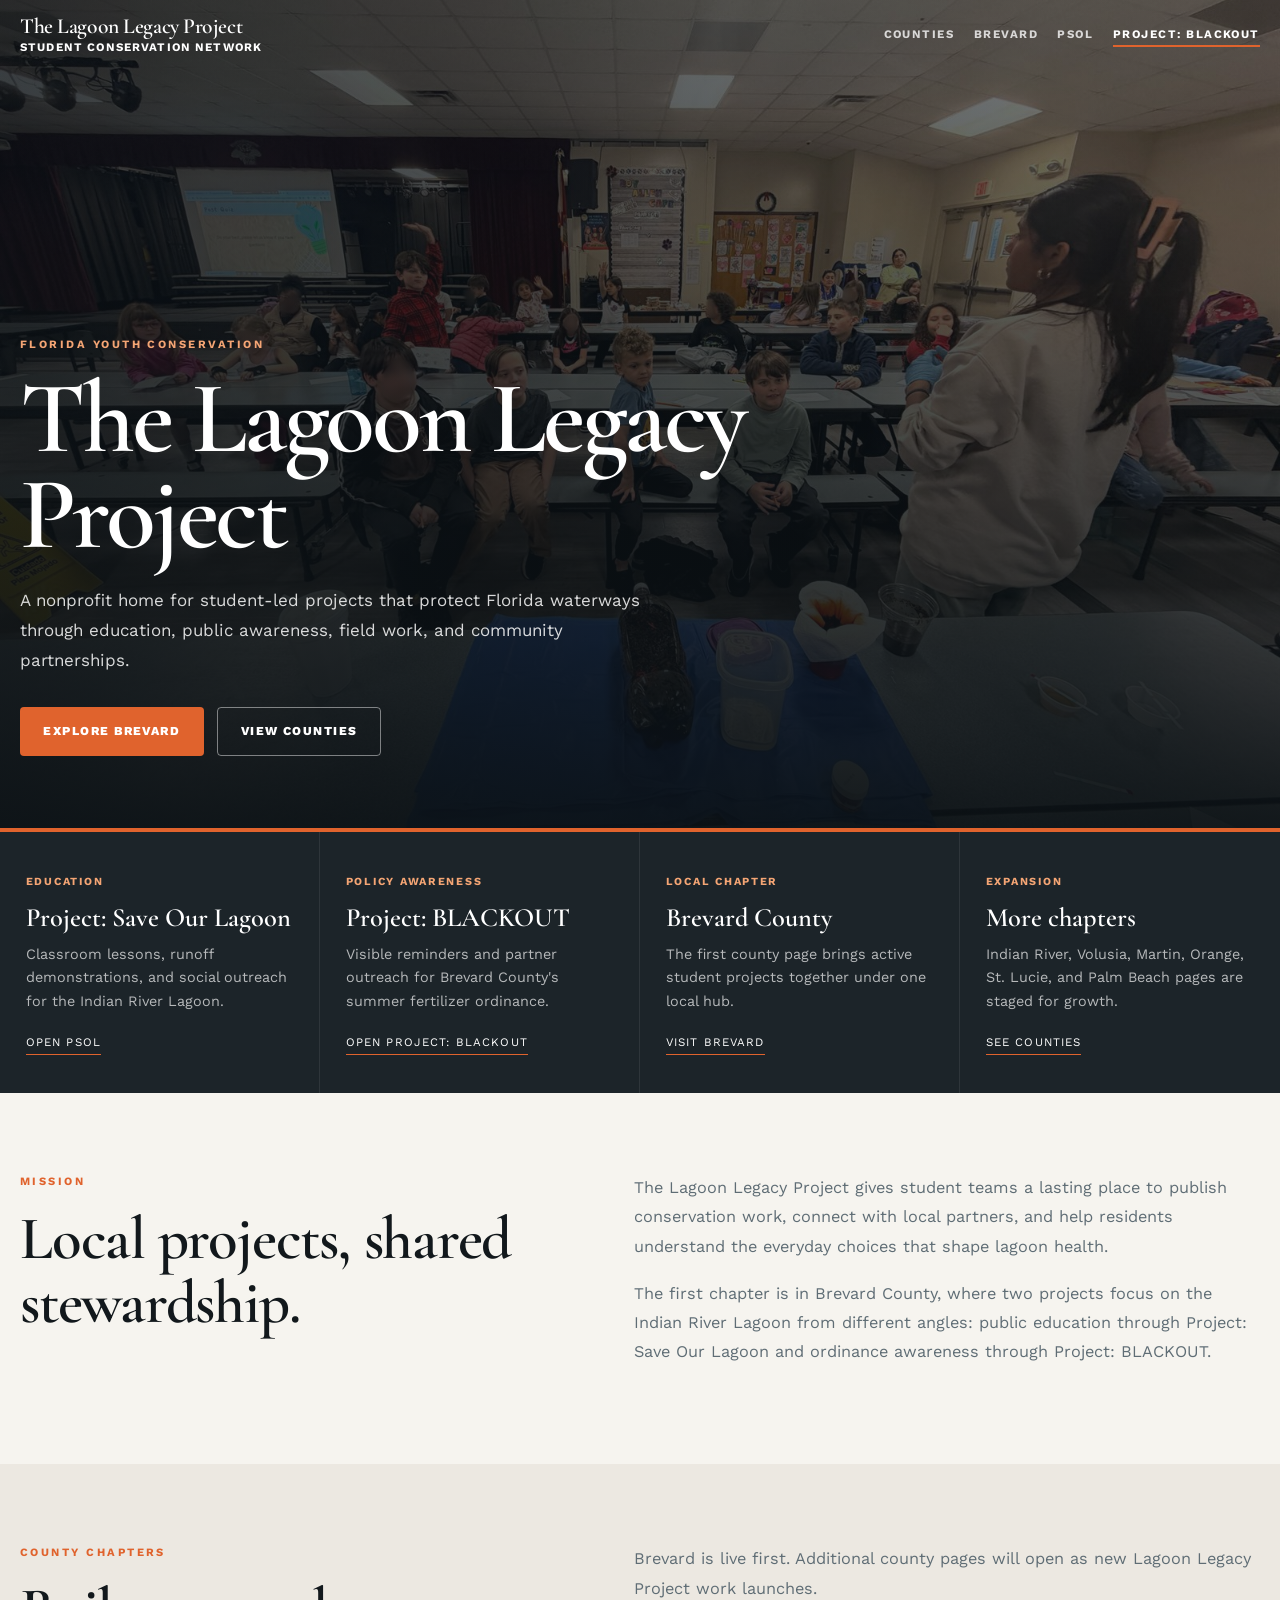
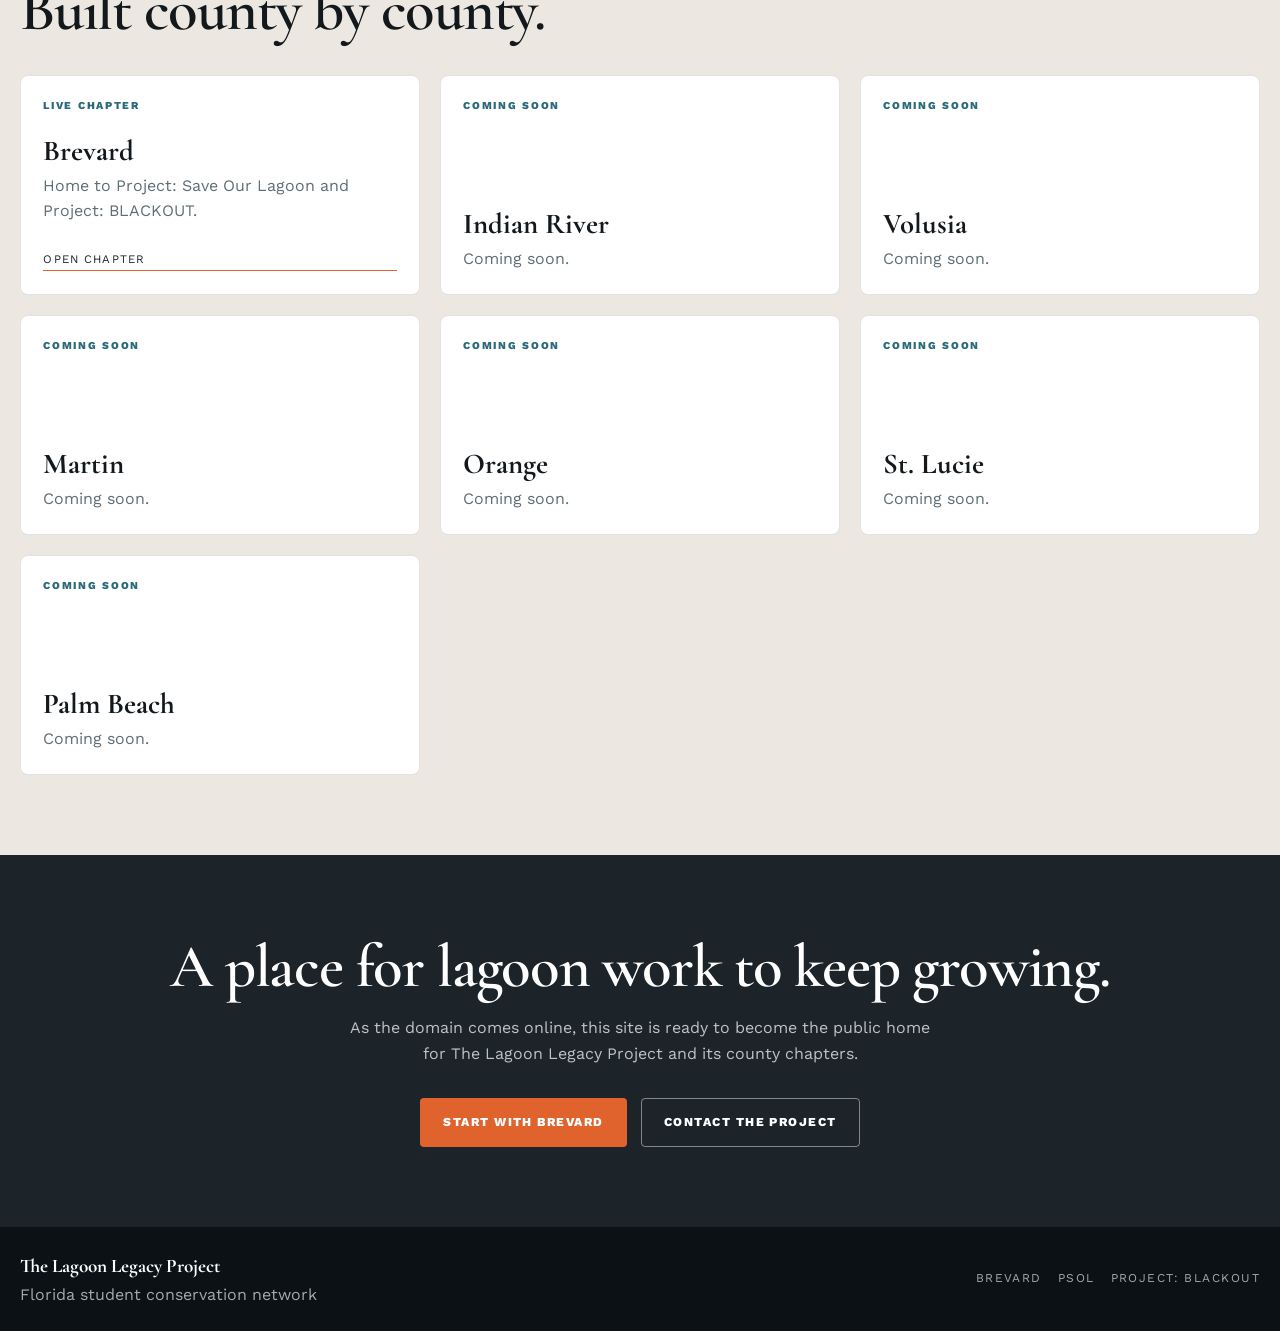
==== index.html @ 7669acb5 "minor changes" ====
<!DOCTYPE html>
<html lang="en">
<head>
  <meta charset="UTF-8">
  <meta name="viewport" content="width=device-width, initial-scale=1.0">
  <title>The Lagoon Legacy Project</title>
  <meta name="description" content="The Lagoon Legacy Project supports student-led conservation work across Florida lagoon communities.">
  <link rel="preconnect" href="https://fonts.googleapis.com">
  <link rel="preconnect" href="https://fonts.gstatic.com" crossorigin>
  <link href="https://fonts.googleapis.com/css2?family=Cormorant+Garamond:wght@500;600;700&family=Work+Sans:wght@400;500;600;700;800&display=swap" rel="stylesheet">
  <link rel="stylesheet" href="/assets/site.css">
</head>
<body>
  <a class="skip" href="#main">Skip to content</a>
  <header class="site-head" id="header">
    <div class="site-head-inner">
      <a class="logo" href="/"><span>The Lagoon Legacy Project</span> Student conservation network</a>
      <nav class="nav-main" aria-label="Primary">
        <a href="/#counties">Counties</a>
        <a href="/brevard/">Brevard</a>
        <a href="/brevard/psol/">PSOL</a>
        <a href="/brevard/blackout/" class="nav-cta">Project: BLACKOUT</a>
      </nav>
    </div>
  </header>

  <section class="hero">
    <div class="hero-media">
      <img src="/assets/img/legacy-main.jpg" alt="Students learning during a lagoon conservation classroom session">
    </div>
    <div class="hero-body">
      <p class="hero-kicker">Florida youth conservation</p>
      <h1 class="wide">The Lagoon Legacy Project</h1>
      <p class="hero-lede">A nonprofit home for student-led projects that protect Florida waterways through education, public awareness, field work, and community partnerships.</p>
      <div class="hero-actions">
        <a class="btn btn-fill" href="/brevard/">Explore Brevard</a>
        <a class="btn btn-ghost" href="#counties">View counties</a>
      </div>
    </div>
  </section>

  <nav class="pillars" aria-label="Project focus">
    <div class="pillar-grid">
      <a class="pillar" href="/brevard/psol/">
        <span class="pillar-tag">Education</span>
        <h3>Project: Save Our Lagoon</h3>
        <p>Classroom lessons, runoff demonstrations, and social outreach for the Indian River Lagoon.</p>
        <span class="pillar-arrow">Open PSOL</span>
      </a>
      <a class="pillar" href="/brevard/blackout/">
        <span class="pillar-tag">Policy awareness</span>
        <h3>Project: BLACKOUT</h3>
        <p>Visible reminders and partner outreach for Brevard County's summer fertilizer ordinance.</p>
        <span class="pillar-arrow">Open Project: BLACKOUT</span>
      </a>
      <a class="pillar" href="/brevard/">
        <span class="pillar-tag">Local chapter</span>
        <h3>Brevard County</h3>
        <p>The first county page brings active student projects together under one local hub.</p>
        <span class="pillar-arrow">Visit Brevard</span>
      </a>
      <a class="pillar" href="#counties">
        <span class="pillar-tag">Expansion</span>
        <h3>More chapters</h3>
        <p>Indian River, Volusia, Martin, Orange, St. Lucie, and Palm Beach pages are staged for growth.</p>
        <span class="pillar-arrow">See counties</span>
      </a>
    </div>
  </nav>

  <main id="main">
    <section class="section paper">
      <div class="wrap split reveal">
        <div>
          <p class="section-label">Mission</p>
          <h2>Local projects, shared stewardship.</h2>
        </div>
        <div class="copy">
          <p>The Lagoon Legacy Project gives student teams a lasting place to publish conservation work, connect with local partners, and help residents understand the everyday choices that shape lagoon health.</p>
          <p>The first chapter is in Brevard County, where two projects focus on the Indian River Lagoon from different angles: public education through Project: Save Our Lagoon and ordinance awareness through Project: BLACKOUT.</p>
        </div>
      </div>
    </section>

    <section class="section sand" id="counties">
      <div class="wrap">
        <div class="split reveal" style="margin-bottom:2rem;">
          <div>
            <p class="section-label">County chapters</p>
            <h2>Built county by county.</h2>
          </div>
          <div class="copy">
            <p>Brevard is live first. Additional county pages will open as new Lagoon Legacy Project work launches.</p>
          </div>
        </div>
        <div class="county-grid reveal">
          <a class="county-card" href="/brevard/">
            <span class="tag">Live chapter</span>
            <div>
              <h3>Brevard</h3>
              <p>Home to Project: Save Our Lagoon and Project: BLACKOUT.</p>
            </div>
            <span class="pillar-arrow" style="color:var(--slate);">Open chapter</span>
          </a>
          <a class="county-card" href="/indianriver/"><span class="tag">Coming soon</span><div><h3>Indian River</h3><p>Coming soon.</p></div></a>
          <a class="county-card" href="/volusia/"><span class="tag">Coming soon</span><div><h3>Volusia</h3><p>Coming soon.</p></div></a>
          <a class="county-card" href="/martin/"><span class="tag">Coming soon</span><div><h3>Martin</h3><p>Coming soon.</p></div></a>
          <a class="county-card" href="/orange/"><span class="tag">Coming soon</span><div><h3>Orange</h3><p>Coming soon.</p></div></a>
          <a class="county-card" href="/stlucie/"><span class="tag">Coming soon</span><div><h3>St. Lucie</h3><p>Coming soon.</p></div></a>
          <a class="county-card" href="/palmbeach/"><span class="tag">Coming soon</span><div><h3>Palm Beach</h3><p>Coming soon.</p></div></a>
        </div>
      </div>
    </section>

    <section class="closing">
      <div class="wrap reveal">
        <h2>A place for lagoon work to keep growing.</h2>
        <p>As the domain comes online, this site is ready to become the public home for The Lagoon Legacy Project and its county chapters.</p>
        <div class="closing-actions">
          <a class="btn btn-fill" href="/brevard/">Start with Brevard</a>
          <a class="btn btn-ghost" href="mailto:eshan.vipuil@gmail.com">Contact the project</a>
        </div>
      </div>
    </section>
  </main>

  <footer>
    <div class="wrap footer-inner">
      <div class="footer-brand"><strong>The Lagoon Legacy Project</strong> Florida student conservation network</div>
      <div class="footer-links">
        <a href="/brevard/">Brevard</a>
        <a href="/brevard/psol/">PSOL</a>
        <a href="/brevard/blackout/">Project: BLACKOUT</a>
      </div>
    </div>
  </footer>
  <script src="/assets/site.js"></script>
</body>
</html>
---- assets/site.css ----
:root {
  --slate: #1c2429;
  --deep: #0b1115;
  --ocean: #163a47;
  --sea: #2a6b7a;
  --mist: #d8e4e8;
  --sand: #ece8e1;
  --paper: #f6f4ef;
  --ink: #12181c;
  --muted: #5f6d75;
  --accent: #e0632d;
  --accent-soft: #f4a574;
  --green: #6f8167;
  --line: rgba(18, 24, 28, 0.12);
  --max: 1240px;
}

*, *::before, *::after { box-sizing: border-box; }
html { scroll-behavior: smooth; }
body {
  margin: 0;
  font-family: "Work Sans", system-ui, sans-serif;
  color: var(--ink);
  background: var(--paper);
  line-height: 1.6;
}

img { display: block; max-width: 100%; }
a { color: inherit; }

.wrap {
  width: min(var(--max), calc(100% - 2.5rem));
  margin: 0 auto;
}

.skip {
  position: absolute;
  left: -999px;
  top: 0;
}
.skip:focus {
  left: 1rem;
  top: 1rem;
  z-index: 200;
  padding: 0.7rem 1rem;
  background: #fff;
  color: var(--ink);
}

.site-head {
  position: fixed;
  inset: 0 0 auto;
  z-index: 50;
  transition: background 0.3s ease, border-color 0.3s ease;
}
.site-head.solid {
  background: rgba(11, 17, 21, 0.94);
  border-bottom: 1px solid rgba(255, 255, 255, 0.08);
  backdrop-filter: blur(12px);
}
.site-head-inner {
  width: min(var(--max), calc(100% - 2.5rem));
  margin: 0 auto;
  min-height: 72px;
  display: flex;
  align-items: center;
  justify-content: space-between;
  gap: 1.5rem;
}
.logo {
  text-decoration: none;
  color: #fff;
  font-weight: 700;
  letter-spacing: 0.1em;
  font-size: 0.72rem;
  text-transform: uppercase;
}
.logo span {
  display: block;
  font-family: "Cormorant Garamond", Georgia, serif;
  font-size: 1.35rem;
  text-transform: none;
  letter-spacing: -0.02em;
  font-weight: 600;
  line-height: 1.05;
}
.nav-main {
  display: flex;
  flex-wrap: wrap;
  gap: 1.2rem;
  justify-content: flex-end;
}
.nav-main a {
  text-decoration: none;
  color: rgba(255, 255, 255, 0.78);
  font-size: 0.72rem;
  font-weight: 700;
  letter-spacing: 0.13em;
  text-transform: uppercase;
}
.nav-main a:hover { color: var(--accent-soft); }
.nav-cta {
  color: #fff !important;
  border-bottom: 2px solid var(--accent);
  padding-bottom: 2px;
}

.hero {
  position: relative;
  min-height: 92vh;
  min-height: 92svh;
  display: grid;
  align-items: end;
  color: #fff;
  overflow: hidden;
  background: var(--deep);
}
.hero.small { min-height: 68vh; min-height: 68svh; }
.hero-media {
  position: absolute;
  inset: 0;
}
.hero-media::before {
  content: "";
  position: absolute;
  inset: 0;
  background:
    linear-gradient(180deg, rgba(11, 17, 21, 0.32) 0%, rgba(11, 17, 21, 0.58) 48%, rgba(11, 17, 21, 0.94) 100%),
    linear-gradient(90deg, rgba(11, 17, 21, 0.58) 0%, rgba(11, 17, 21, 0.18) 62%, transparent 100%);
  z-index: 1;
}
.hero-media img {
  width: 100%;
  height: 100%;
  object-fit: cover;
  opacity: 0.72;
}
.hero-body {
  position: relative;
  z-index: 2;
  padding: 8rem 0 4.5rem;
  width: min(var(--max), calc(100% - 2.5rem));
  margin: 0 auto;
}
.hero-kicker,
.section-label,
.eyebrow {
  margin: 0 0 1rem;
  font-size: 0.7rem;
  letter-spacing: 0.22em;
  text-transform: uppercase;
  color: var(--accent-soft);
  font-weight: 700;
}
.section-label { color: var(--accent); }
.hero h1 {
  margin: 0;
  font-family: "Cormorant Garamond", Georgia, serif;
  font-weight: 600;
  font-size: clamp(3.2rem, 8vw, 6.6rem);
  line-height: 0.94;
  letter-spacing: -0.03em;
  max-width: 12ch;
}
.hero h1.wide { max-width: 15ch; }
.hero-lede {
  margin: 1.5rem 0 0;
  max-width: 58ch;
  font-size: 1.06rem;
  line-height: 1.75;
  color: rgba(255, 255, 255, 0.84);
}
.hero-actions,
.closing-actions {
  margin-top: 2rem;
  display: flex;
  flex-wrap: wrap;
  gap: 0.85rem;
}
.btn {
  display: inline-flex;
  align-items: center;
  justify-content: center;
  min-height: 44px;
  padding: 0.85rem 1.4rem;
  text-decoration: none;
  font-size: 0.76rem;
  font-weight: 800;
  letter-spacing: 0.12em;
  text-transform: uppercase;
  border: 1px solid transparent;
  border-radius: 4px;
  transition: background 0.2s, color 0.2s, border-color 0.2s, transform 0.2s;
}
.btn:hover { transform: translateY(-1px); }
.btn-fill {
  background: var(--accent);
  color: #fff;
}
.btn-fill:hover { background: #c85526; }
.btn-ghost {
  color: #fff;
  border-color: rgba(255, 255, 255, 0.45);
}
.btn-ghost:hover {
  background: rgba(255, 255, 255, 0.08);
  border-color: #fff;
}
.btn-dark {
  background: var(--slate);
  color: #fff;
}

.pillars {
  background: var(--slate);
  color: #fff;
  border-top: 4px solid var(--accent);
}
.pillar-grid {
  display: grid;
  grid-template-columns: repeat(4, 1fr);
  width: 100%;
}
.pillar {
  padding: 2.2rem 1.6rem 2.4rem;
  border-right: 1px solid rgba(255, 255, 255, 0.08);
  text-decoration: none;
  color: inherit;
}
.pillar:last-child { border-right: 0; }
.pillar:hover { background: rgba(255, 255, 255, 0.04); }
.pillar h3,
.card h3,
.project-card h3 {
  margin: 0.7rem 0 0.6rem;
  font-family: "Cormorant Garamond", Georgia, serif;
  font-size: 1.65rem;
  font-weight: 600;
  line-height: 1.1;
}
.pillar p {
  margin: 0;
  font-size: 0.9rem;
  line-height: 1.65;
  color: rgba(255, 255, 255, 0.68);
}
.pillar-tag {
  font-size: 0.68rem;
  letter-spacing: 0.16em;
  text-transform: uppercase;
  color: var(--accent-soft);
  font-weight: 700;
}
.pillar-arrow {
  display: inline-block;
  margin-top: 1.2rem;
  font-size: 0.72rem;
  letter-spacing: 0.1em;
  text-transform: uppercase;
  color: #fff;
  border-bottom: 1px solid var(--accent);
  padding-bottom: 2px;
}

.section {
  padding: 5rem 0;
}
.section.paper { background: var(--paper); }
.section.sand { background: var(--sand); }
.section.white { background: #fff; }
.section.dark {
  background: var(--deep);
  color: #fff;
}
.section.ocean {
  background: var(--ocean);
  color: #fff;
}
.split {
  display: grid;
  grid-template-columns: 0.95fr 1.05fr;
  gap: 3rem;
  align-items: start;
}
.section h2,
.closing h2 {
  margin: 0;
  font-family: "Cormorant Garamond", Georgia, serif;
  font-size: clamp(2.2rem, 5vw, 3.8rem);
  line-height: 1.06;
  letter-spacing: -0.02em;
  font-weight: 600;
}
.copy p {
  margin: 0 0 1.1rem;
  color: var(--muted);
  font-size: 1.02rem;
  line-height: 1.8;
}
.dark .copy p,
.dark p,
.ocean p {
  color: rgba(255, 255, 255, 0.72);
}

.stats-band {
  background: var(--ocean);
  color: #fff;
  padding: 2.5rem 0;
}
.stats-row {
  display: grid;
  grid-template-columns: repeat(5, 1fr);
  gap: 1rem;
}
.stat strong {
  display: block;
  font-family: "Cormorant Garamond", Georgia, serif;
  font-size: clamp(1.8rem, 3vw, 2.6rem);
  line-height: 1;
  margin-bottom: 0.35rem;
}
.stat span {
  display: block;
  font-size: 0.72rem;
  letter-spacing: 0.08em;
  text-transform: uppercase;
  color: rgba(255, 255, 255, 0.65);
  line-height: 1.45;
}

.card-grid,
.county-grid {
  display: grid;
  grid-template-columns: repeat(3, 1fr);
  gap: 1.25rem;
}
.project-grid {
  display: grid;
  grid-template-columns: repeat(2, 1fr);
  gap: 1.5rem;
}
.card,
.project-card {
  background: #fff;
  border: 1px solid var(--line);
  border-radius: 8px;
  overflow: hidden;
}
.project-card {
  text-decoration: none;
  color: inherit;
  display: grid;
  grid-template-rows: auto 1fr;
}
.card-body,
.project-body {
  padding: 1.4rem;
}
.project-card img,
.feature-image img {
  width: 100%;
  height: 280px;
  object-fit: cover;
}
.project-card p,
.card p {
  margin: 0;
  color: var(--muted);
  font-size: 0.92rem;
  line-height: 1.7;
}
.tag {
  display: inline-flex;
  margin-bottom: 0.4rem;
  font-size: 0.66rem;
  letter-spacing: 0.16em;
  text-transform: uppercase;
  color: var(--sea);
  font-weight: 800;
}
.dark .card {
  background: var(--slate);
  border-color: rgba(255, 255, 255, 0.1);
}
.dark .card p { color: rgba(255, 255, 255, 0.68); }

.feature-band {
  display: grid;
  grid-template-columns: 1.05fr 0.95fr;
  gap: 1.5rem;
  align-items: stretch;
}
.feature-panel {
  background: var(--slate);
  color: #fff;
  padding: 2rem;
  border-radius: 8px;
  display: flex;
  flex-direction: column;
  justify-content: space-between;
  min-height: 420px;
}
.feature-panel h3 {
  margin: 0.5rem 0 1rem;
  font-family: "Cormorant Garamond", Georgia, serif;
  font-size: 2.2rem;
  line-height: 1.08;
  font-weight: 600;
}
.feature-panel p {
  color: rgba(255, 255, 255, 0.75);
}
.feature-image {
  border-radius: 8px;
  overflow: hidden;
  min-height: 420px;
}
.feature-image img {
  height: 100%;
}

.timeline {
  display: grid;
  gap: 1px;
  background: var(--line);
}
.timeline-item {
  background: #fff;
  padding: 1.35rem 1.25rem;
}
.timeline-item h4 {
  margin: 0.35rem 0 0.4rem;
  font-size: 1rem;
}
.timeline-item p {
  margin: 0;
  color: var(--muted);
  font-size: 0.9rem;
}
.dark .timeline { background: rgba(255, 255, 255, 0.12); }
.dark .timeline-item { background: var(--slate); }
.dark .timeline-item p { color: rgba(255, 255, 255, 0.68); }

.quote-block {
  margin-top: 3rem;
  padding-top: 2rem;
  border-top: 1px solid rgba(255, 255, 255, 0.12);
  display: grid;
  grid-template-columns: 1fr 1.2fr;
  gap: 2rem;
}
.quote-block blockquote {
  margin: 0;
  font-family: "Cormorant Garamond", Georgia, serif;
  font-size: clamp(1.5rem, 3vw, 2rem);
  font-style: italic;
  line-height: 1.45;
  color: rgba(255, 255, 255, 0.92);
}
.quote-block cite {
  display: block;
  margin-top: 1rem;
  font-style: normal;
  font-size: 0.8rem;
  letter-spacing: 0.1em;
  text-transform: uppercase;
  color: var(--accent-soft);
}

.county-card {
  min-height: 220px;
  display: flex;
  flex-direction: column;
  justify-content: space-between;
  padding: 1.4rem;
  background: #fff;
  border: 1px solid var(--line);
  border-radius: 8px;
  text-decoration: none;
}
.county-card h3 {
  margin: 0.4rem 0;
  font-family: "Cormorant Garamond", Georgia, serif;
  font-size: 1.8rem;
  line-height: 1.1;
}
.county-card p {
  margin: 0;
  color: var(--muted);
}
.coming {
  min-height: 58vh;
  display: grid;
  place-items: center;
  text-align: center;
  padding: 8rem 1.25rem 4rem;
  background: var(--deep);
  color: #fff;
}
.coming h1 {
  margin: 0;
  font-family: "Cormorant Garamond", Georgia, serif;
  font-size: clamp(3rem, 8vw, 6rem);
  line-height: 0.95;
}
.coming p {
  max-width: 46rem;
  margin: 1.2rem auto 0;
  color: rgba(255, 255, 255, 0.74);
}

.closing {
  padding: 5rem 0;
  background: var(--slate);
  color: #fff;
  text-align: center;
}
.closing p {
  max-width: 58ch;
  margin: 1rem auto 0;
  color: rgba(255, 255, 255, 0.72);
}
.closing-actions {
  justify-content: center;
}

footer {
  background: var(--deep);
  color: rgba(255, 255, 255, 0.64);
  padding: 1.5rem 0;
}
.footer-inner {
  display: flex;
  justify-content: space-between;
  gap: 1.5rem;
  align-items: center;
  flex-wrap: wrap;
}
.footer-brand strong {
  display: block;
  color: #fff;
  font-family: "Cormorant Garamond", Georgia, serif;
  font-size: 1.2rem;
}
.footer-links {
  display: flex;
  flex-wrap: wrap;
  gap: 1rem;
}
.footer-links a {
  text-decoration: none;
  font-size: 0.75rem;
  letter-spacing: 0.12em;
  text-transform: uppercase;
}

.reveal {
  opacity: 0;
  transform: translateY(18px);
  transition: opacity 0.7s ease, transform 0.7s ease;
}
.reveal.on {
  opacity: 1;
  transform: translateY(0);
}

@media (max-width: 980px) {
  .site-head-inner {
    align-items: flex-start;
    padding: 0.8rem 0;
  }
  .nav-main { gap: 0.75rem 1rem; }
  .pillar-grid,
  .stats-row,
  .card-grid,
  .county-grid {
    grid-template-columns: repeat(2, 1fr);
  }
  .split,
  .feature-band,
  .project-grid,
  .quote-block {
    grid-template-columns: 1fr;
  }
  .feature-panel,
  .feature-image {
    min-height: 320px;
  }
}

@media (max-width: 680px) {
  .wrap,
  .site-head-inner,
  .hero-body {
    width: min(100% - 1.5rem, var(--max));
  }
  .site-head { position: absolute; }
  .site-head-inner {
    min-height: auto;
    display: block;
  }
  .nav-main {
    margin-top: 0.8rem;
    justify-content: flex-start;
  }
  .nav-main a {
    font-size: 0.66rem;
  }
  .hero,
  .hero.small {
    min-height: 760px;
  }
  .hero h1 {
    font-size: clamp(3rem, 16vw, 4.6rem);
  }
  .hero-body {
    padding: 10rem 0 3rem;
  }
  .pillar-grid,
  .stats-row,
  .card-grid,
  .county-grid,
  .project-grid {
    grid-template-columns: 1fr;
  }
  .pillar { border-right: 0; border-bottom: 1px solid rgba(255,255,255,0.08); }
  .section { padding: 3.6rem 0; }
  .project-card img { height: 230px; }
}
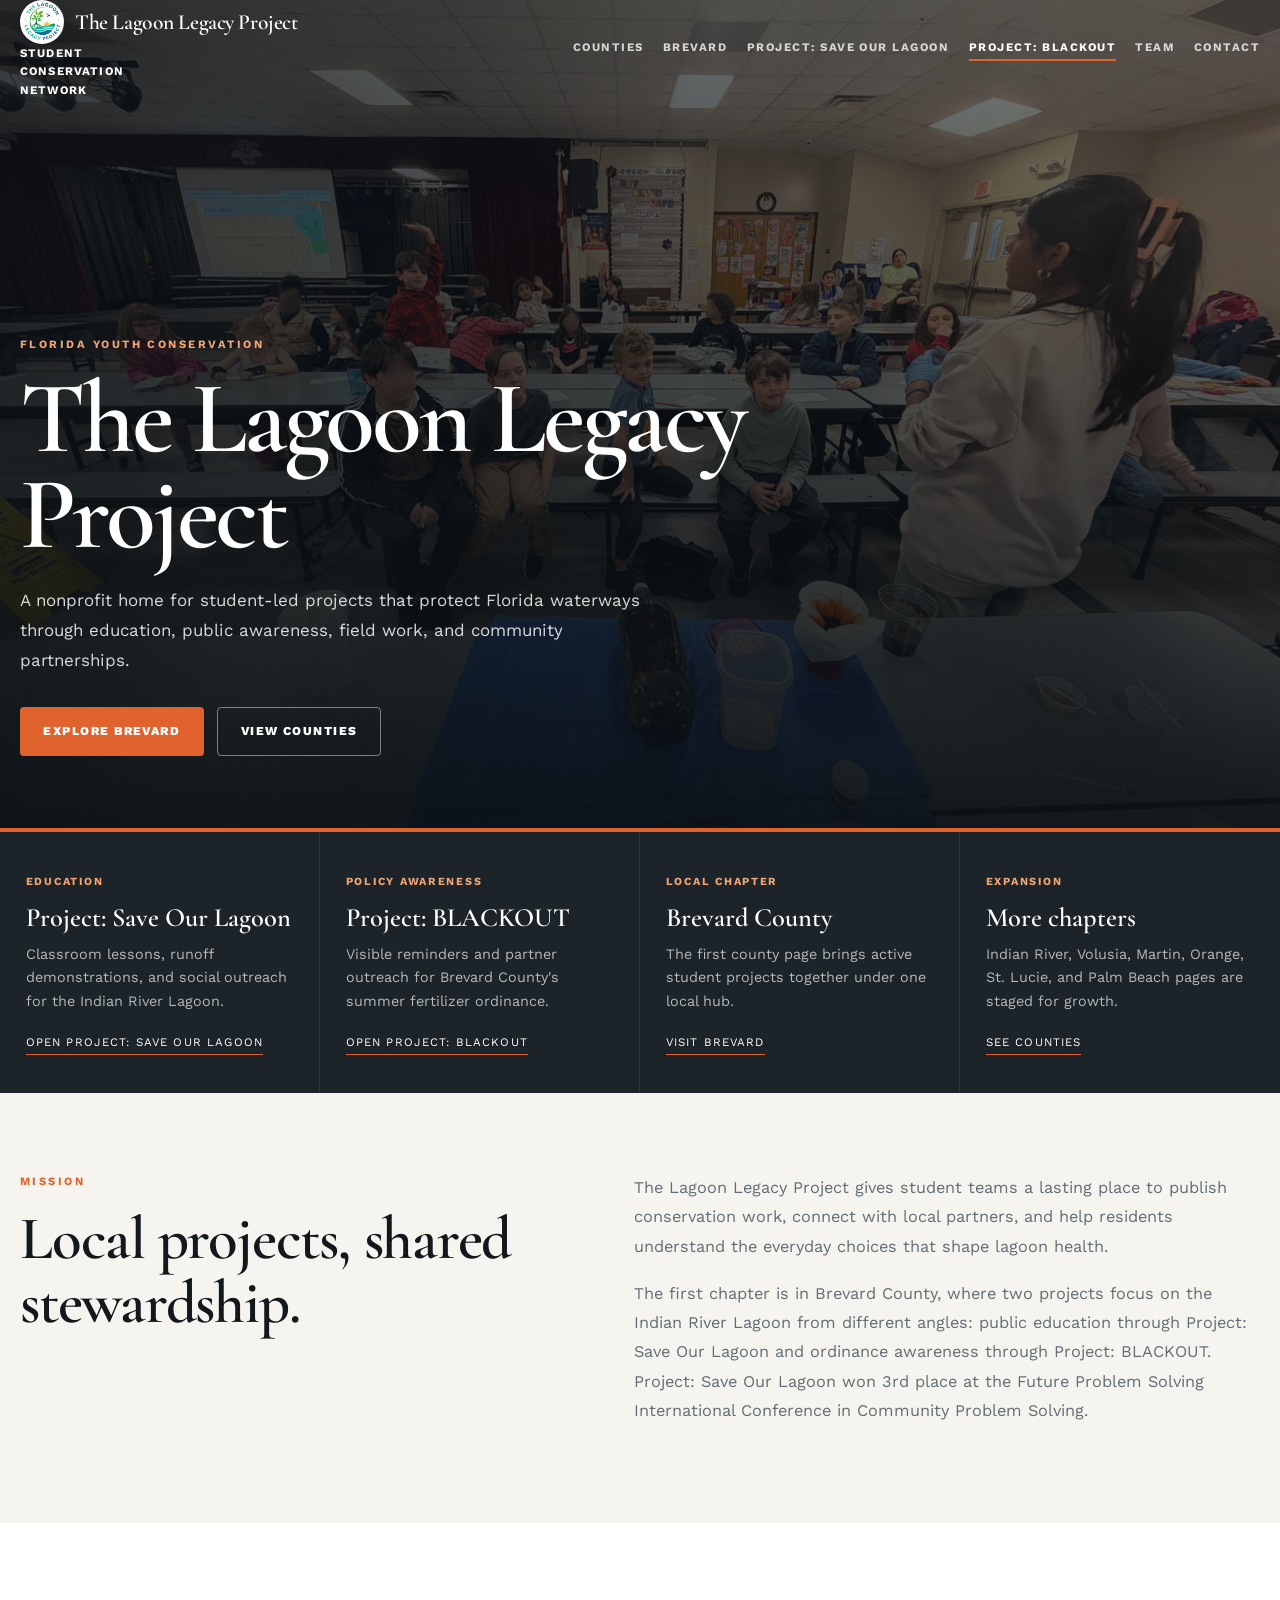
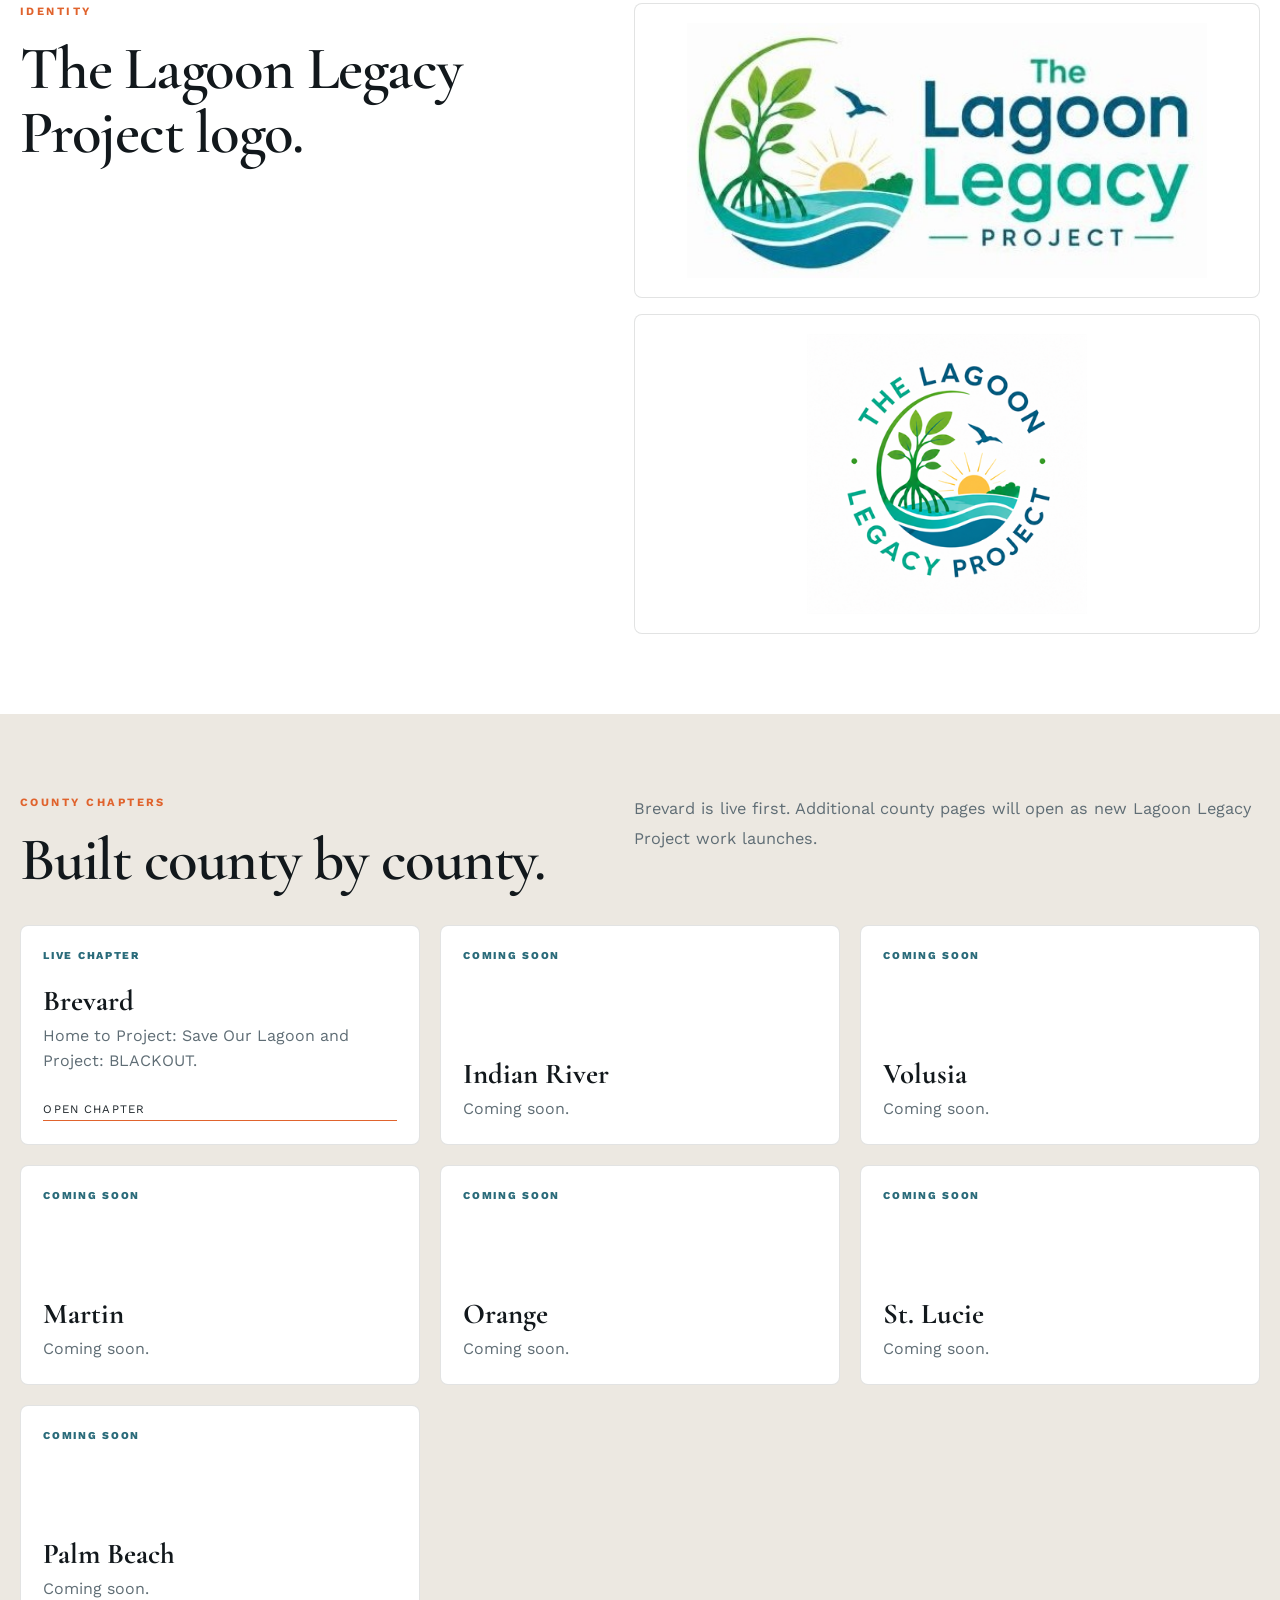
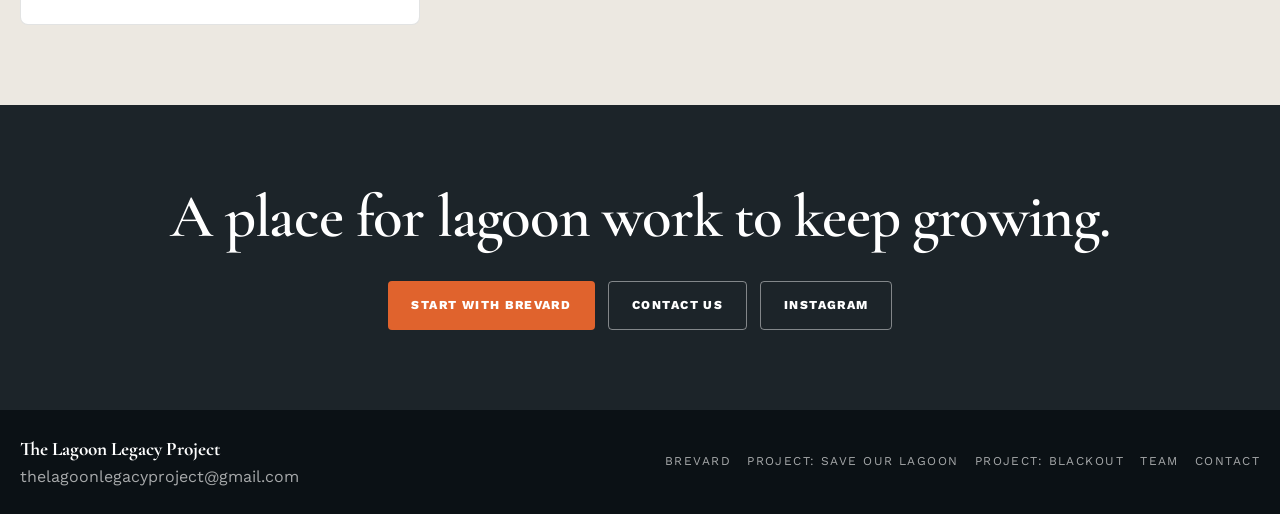
==== commit 398780f3: "team page" ====
--- a/index.html
+++ b/index.html
@@ -18,8 +18,10 @@
       <nav class="nav-main" aria-label="Primary">
         <a href="/#counties">Counties</a>
         <a href="/brevard/">Brevard</a>
-        <a href="/brevard/psol/">PSOL</a>
+        <a href="/brevard/psol/">Project: Save Our Lagoon</a>
         <a href="/brevard/blackout/" class="nav-cta">Project: BLACKOUT</a>
+        <a href="/team/">Team</a>
+        <a href="/contact/">Contact</a>
       </nav>
     </div>
   </header>
@@ -45,7 +47,7 @@
         <span class="pillar-tag">Education</span>
         <h3>Project: Save Our Lagoon</h3>
         <p>Classroom lessons, runoff demonstrations, and social outreach for the Indian River Lagoon.</p>
-        <span class="pillar-arrow">Open PSOL</span>
+        <span class="pillar-arrow">Open Project: Save Our Lagoon</span>
       </a>
       <a class="pillar" href="/brevard/blackout/">
         <span class="pillar-tag">Policy awareness</span>
@@ -77,7 +79,24 @@
         </div>
         <div class="copy">
           <p>The Lagoon Legacy Project gives student teams a lasting place to publish conservation work, connect with local partners, and help residents understand the everyday choices that shape lagoon health.</p>
-          <p>The first chapter is in Brevard County, where two projects focus on the Indian River Lagoon from different angles: public education through Project: Save Our Lagoon and ordinance awareness through Project: BLACKOUT.</p>
+          <p>The first chapter is in Brevard County, where two projects focus on the Indian River Lagoon from different angles: public education through Project: Save Our Lagoon and ordinance awareness through Project: BLACKOUT. Project: Save Our Lagoon won 3rd place at the Future Problem Solving International Conference in Community Problem Solving.</p>
+        </div>
+      </div>
+    </section>
+
+    <section class="section white">
+      <div class="wrap split reveal">
+        <div>
+          <p class="section-label">Identity</p>
+          <h2>The Lagoon Legacy Project logo.</h2>
+        </div>
+        <div class="brand-showcase">
+          <div class="brand-logo-card">
+            <img src="/assets/img/lagoon-legacy-logo.jpg" alt="The Lagoon Legacy Project logo">
+          </div>
+          <div class="brand-logo-card mark">
+            <img src="/assets/img/lagoon-legacy-mark.png" alt="The Lagoon Legacy Project circular logo mark">
+          </div>
         </div>
       </div>
     </section>
@@ -115,10 +134,10 @@
     <section class="closing">
       <div class="wrap reveal">
         <h2>A place for lagoon work to keep growing.</h2>
-        <p>As the domain comes online, this site is ready to become the public home for The Lagoon Legacy Project and its county chapters.</p>
         <div class="closing-actions">
           <a class="btn btn-fill" href="/brevard/">Start with Brevard</a>
-          <a class="btn btn-ghost" href="mailto:eshan.vipuil@gmail.com">Contact the project</a>
+          <a class="btn btn-ghost" href="/contact/">Contact us</a>
+          <a class="btn btn-ghost" href="https://www.instagram.com/save_our_lagoon" target="_blank" rel="noreferrer">Instagram</a>
         </div>
       </div>
     </section>
@@ -126,11 +145,13 @@
 
   <footer>
     <div class="wrap footer-inner">
-      <div class="footer-brand"><strong>The Lagoon Legacy Project</strong> Florida student conservation network</div>
+      <div class="footer-brand"><strong>The Lagoon Legacy Project</strong> thelagoonlegacyproject@gmail.com</div>
       <div class="footer-links">
         <a href="/brevard/">Brevard</a>
-        <a href="/brevard/psol/">PSOL</a>
+        <a href="/brevard/psol/">Project: Save Our Lagoon</a>
         <a href="/brevard/blackout/">Project: BLACKOUT</a>
+        <a href="/team/">Team</a>
+        <a href="/contact/">Contact</a>
       </div>
     </div>
   </footer>
--- a/assets/site.css
+++ b/assets/site.css
@@ -68,12 +68,24 @@
   gap: 1.5rem;
 }
 .logo {
+  display: inline-grid;
+  grid-template-columns: 44px auto;
+  align-items: center;
+  column-gap: 0.7rem;
   text-decoration: none;
   color: #fff;
   font-weight: 700;
   letter-spacing: 0.1em;
   font-size: 0.72rem;
   text-transform: uppercase;
+}
+.logo::before {
+  content: "";
+  width: 44px;
+  height: 44px;
+  border-radius: 50%;
+  background: #fff url("/assets/img/lagoon-legacy-mark.png") center / 112% auto no-repeat;
+  box-shadow: 0 8px 24px rgba(0, 0, 0, 0.18);
 }
 .logo span {
   display: block;
@@ -297,6 +309,23 @@
   font-size: 1.02rem;
   line-height: 1.8;
 }
+.brand-showcase {
+  display: grid;
+  gap: 1rem;
+}
+.brand-logo-card {
+  background: #fff;
+  border: 1px solid var(--line);
+  border-radius: 8px;
+  padding: 1.2rem;
+}
+.brand-logo-card img {
+  width: min(100%, 520px);
+  margin: 0 auto;
+}
+.brand-logo-card.mark img {
+  width: min(72%, 280px);
+}
 .dark .copy p,
 .dark p,
 .ocean p {
@@ -525,6 +554,150 @@
   justify-content: center;
 }
 
+.contact-layout {
+  display: grid;
+  grid-template-columns: 0.8fr 1.2fr;
+  gap: 2rem;
+  align-items: start;
+}
+.contact-panel {
+  background: #fff;
+  border: 1px solid var(--line);
+  border-radius: 8px;
+  padding: 1.5rem;
+}
+.contact-panel h3 {
+  margin: 0 0 0.75rem;
+  font-family: "Cormorant Garamond", Georgia, serif;
+  font-size: 1.8rem;
+  line-height: 1.1;
+}
+.contact-panel p {
+  margin: 0 0 1rem;
+  color: var(--muted);
+}
+.contact-list {
+  display: grid;
+  gap: 0.75rem;
+}
+.contact-list a {
+  color: var(--sea);
+  font-weight: 700;
+  word-break: break-word;
+}
+.contact-form {
+  display: grid;
+  gap: 1rem;
+}
+.field {
+  display: grid;
+  gap: 0.4rem;
+}
+.field label {
+  font-size: 0.72rem;
+  letter-spacing: 0.14em;
+  text-transform: uppercase;
+  font-weight: 800;
+  color: var(--slate);
+}
+.field input,
+.field select,
+.field textarea {
+  width: 100%;
+  border: 1px solid var(--line);
+  border-radius: 6px;
+  background: var(--paper);
+  color: var(--ink);
+  font: inherit;
+  padding: 0.85rem 0.9rem;
+}
+.field textarea {
+  min-height: 180px;
+  resize: vertical;
+}
+.form-status {
+  min-height: 1.5rem;
+  margin: 0;
+  color: var(--muted);
+  font-weight: 700;
+}
+.form-status.success { color: var(--sea); }
+.form-status.error { color: #b64224; }
+
+.team-hero-logo {
+  width: min(100%, 420px);
+  background: #fff;
+  border: 1px solid var(--line);
+  border-radius: 8px;
+  padding: 1rem;
+}
+.team-grid-page {
+  display: grid;
+  grid-template-columns: repeat(3, 1fr);
+  gap: 1.25rem;
+}
+.member-card {
+  background: #fff;
+  border: 1px solid var(--line);
+  border-radius: 8px;
+  overflow: hidden;
+  display: flex;
+  flex-direction: column;
+}
+.member-photo,
+.member-placeholder {
+  width: 100%;
+  aspect-ratio: 1 / 1;
+}
+.member-photo {
+  object-fit: cover;
+}
+.member-placeholder {
+  display: grid;
+  place-items: center;
+  background:
+    linear-gradient(135deg, rgba(42, 107, 122, 0.16), rgba(224, 99, 45, 0.12)),
+    var(--sand);
+  color: var(--ocean);
+  font-family: "Cormorant Garamond", Georgia, serif;
+  font-size: clamp(3.5rem, 9vw, 5.5rem);
+  font-weight: 700;
+}
+.member-body {
+  padding: 1.35rem;
+  display: grid;
+  gap: 0.7rem;
+}
+.member-body h3 {
+  margin: 0;
+  font-family: "Cormorant Garamond", Georgia, serif;
+  font-size: 1.75rem;
+  line-height: 1.05;
+}
+.member-role {
+  margin: 0;
+  color: var(--accent);
+  font-size: 0.72rem;
+  letter-spacing: 0.14em;
+  text-transform: uppercase;
+  font-weight: 800;
+}
+.member-body p {
+  margin: 0;
+  color: var(--muted);
+  font-size: 0.92rem;
+  line-height: 1.65;
+}
+.source-link {
+  color: var(--sea);
+  font-size: 0.78rem;
+  font-weight: 800;
+  text-decoration: none;
+  letter-spacing: 0.08em;
+  text-transform: uppercase;
+}
+.source-link:hover { text-decoration: underline; }
+
 footer {
   background: var(--deep);
   color: rgba(255, 255, 255, 0.64);
@@ -574,12 +747,14 @@
   .pillar-grid,
   .stats-row,
   .card-grid,
-  .county-grid {
+  .county-grid,
+  .team-grid-page {
     grid-template-columns: repeat(2, 1fr);
   }
   .split,
   .feature-band,
   .project-grid,
+  .contact-layout,
   .quote-block {
     grid-template-columns: 1fr;
   }
@@ -600,6 +775,14 @@
     min-height: auto;
     display: block;
   }
+  .logo {
+    grid-template-columns: 38px auto;
+    column-gap: 0.55rem;
+  }
+  .logo::before {
+    width: 38px;
+    height: 38px;
+  }
   .nav-main {
     margin-top: 0.8rem;
     justify-content: flex-start;
@@ -621,7 +804,8 @@
   .stats-row,
   .card-grid,
   .county-grid,
-  .project-grid {
+  .project-grid,
+  .team-grid-page {
     grid-template-columns: 1fr;
   }
   .pillar { border-right: 0; border-bottom: 1px solid rgba(255,255,255,0.08); }
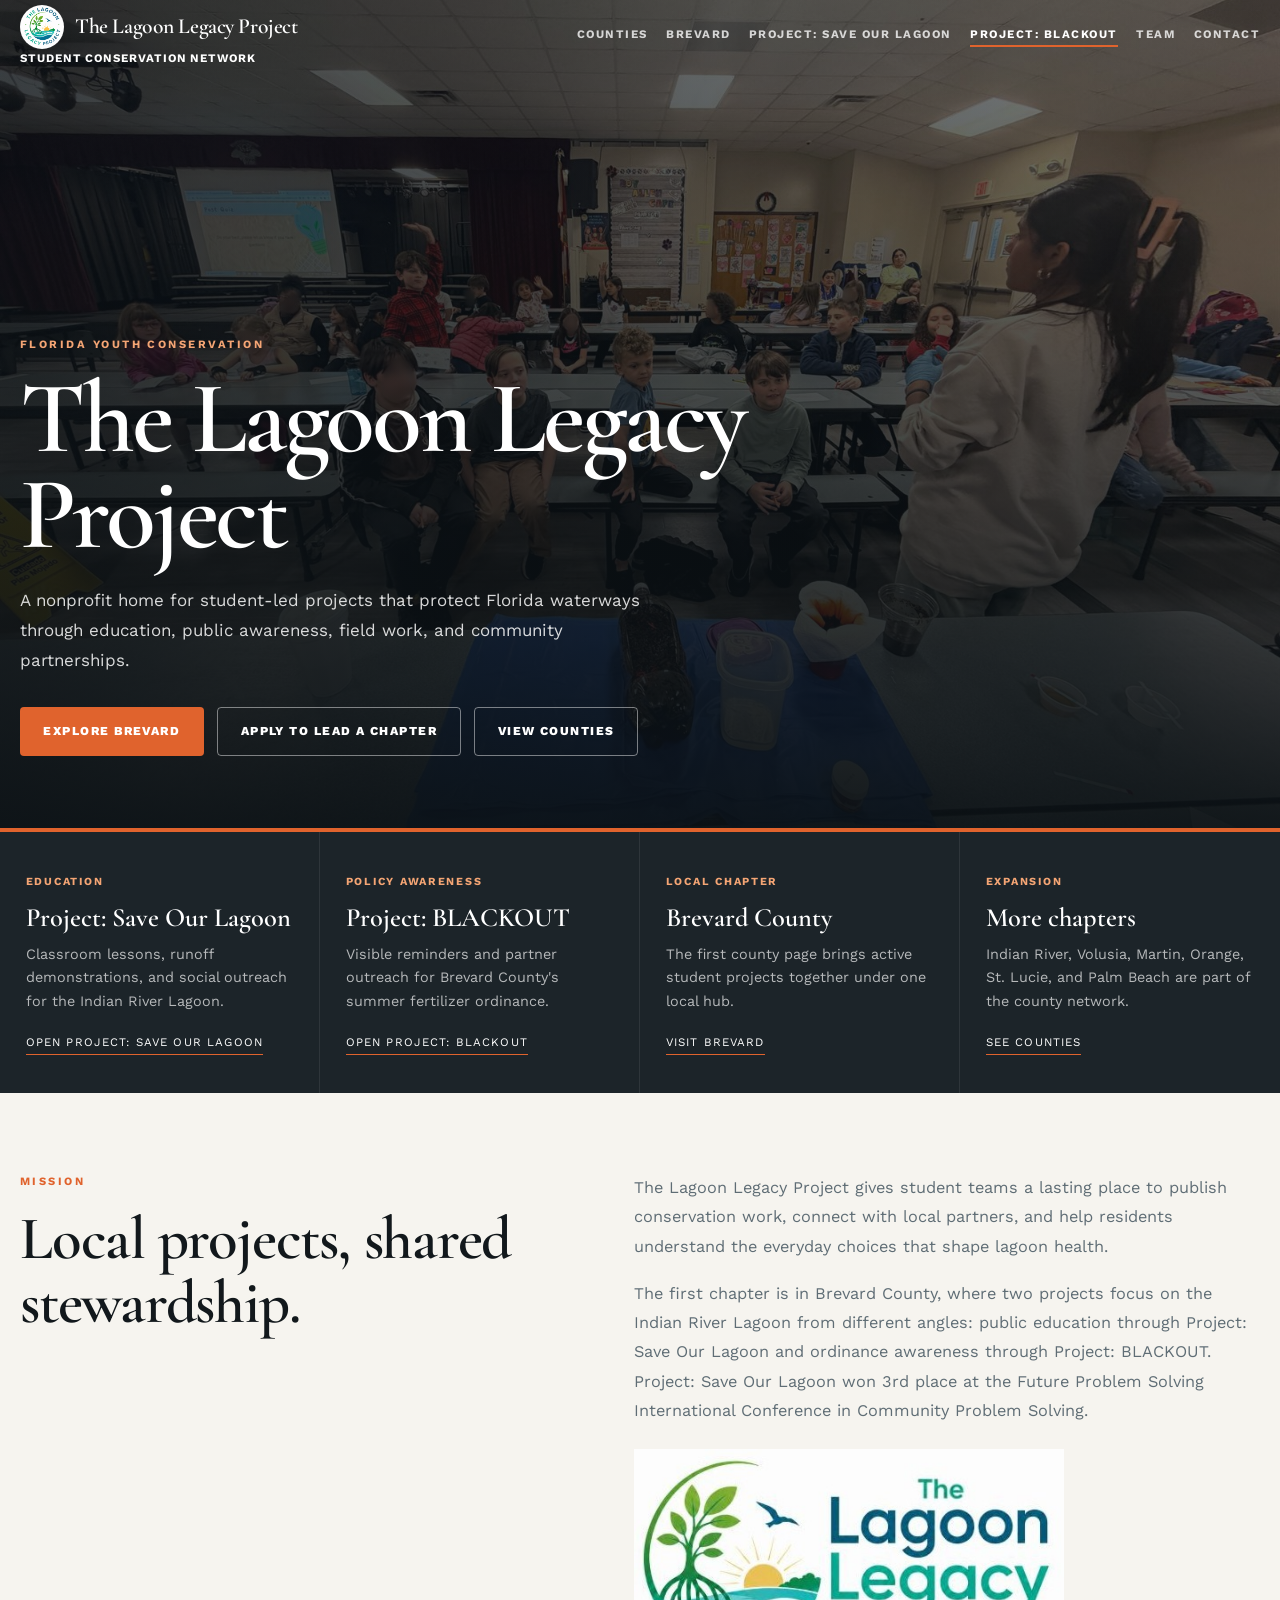
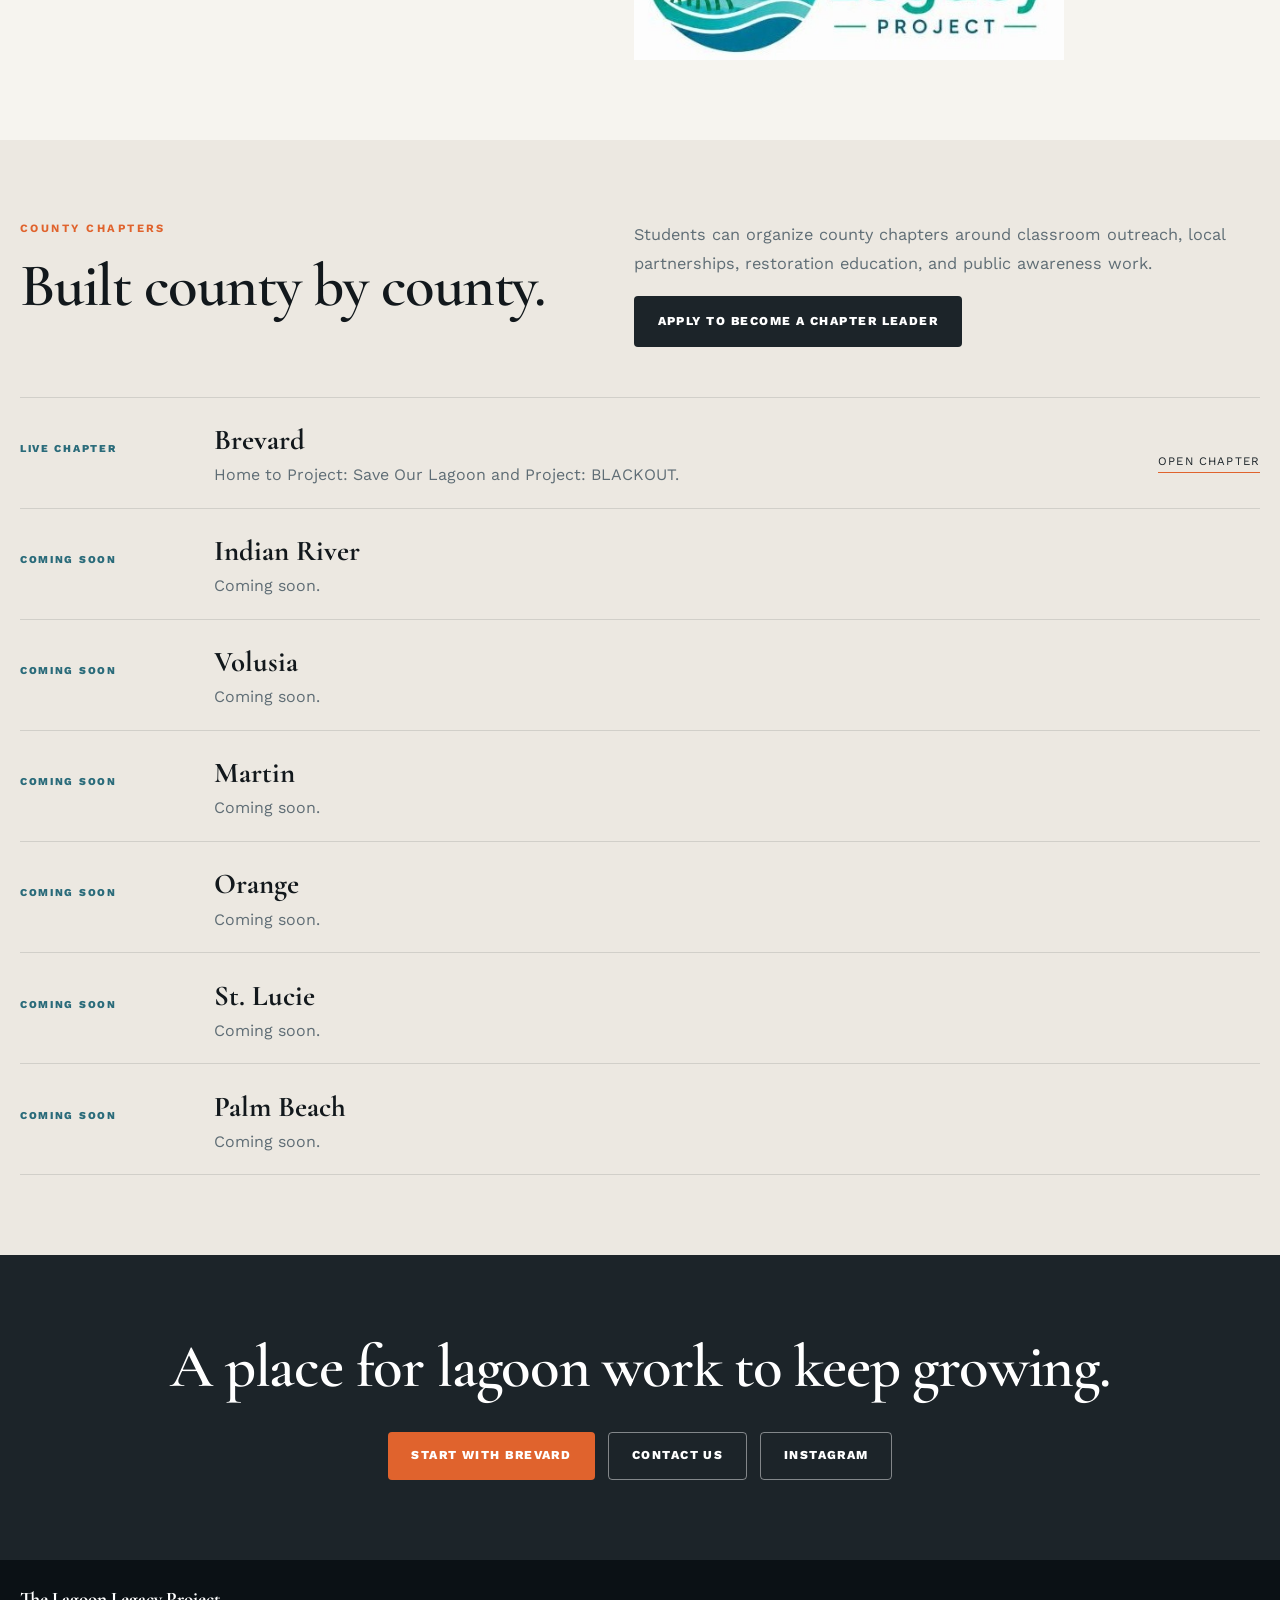
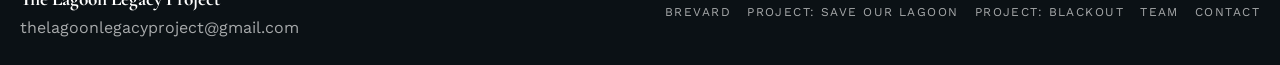
==== commit 6edc3c5b: "decrease ai" ====
--- a/index.html
+++ b/index.html
@@ -36,6 +36,7 @@
       <p class="hero-lede">A nonprofit home for student-led projects that protect Florida waterways through education, public awareness, field work, and community partnerships.</p>
       <div class="hero-actions">
         <a class="btn btn-fill" href="/brevard/">Explore Brevard</a>
+        <a class="btn btn-ghost" href="/chapter-application/">Apply to lead a chapter</a>
         <a class="btn btn-ghost" href="#counties">View counties</a>
       </div>
     </div>
@@ -64,7 +65,7 @@
       <a class="pillar" href="#counties">
         <span class="pillar-tag">Expansion</span>
         <h3>More chapters</h3>
-        <p>Indian River, Volusia, Martin, Orange, St. Lucie, and Palm Beach pages are staged for growth.</p>
+        <p>Indian River, Volusia, Martin, Orange, St. Lucie, and Palm Beach are part of the county network.</p>
         <span class="pillar-arrow">See counties</span>
       </a>
     </div>
@@ -80,23 +81,7 @@
         <div class="copy">
           <p>The Lagoon Legacy Project gives student teams a lasting place to publish conservation work, connect with local partners, and help residents understand the everyday choices that shape lagoon health.</p>
           <p>The first chapter is in Brevard County, where two projects focus on the Indian River Lagoon from different angles: public education through Project: Save Our Lagoon and ordinance awareness through Project: BLACKOUT. Project: Save Our Lagoon won 3rd place at the Future Problem Solving International Conference in Community Problem Solving.</p>
-        </div>
-      </div>
-    </section>
-
-    <section class="section white">
-      <div class="wrap split reveal">
-        <div>
-          <p class="section-label">Identity</p>
-          <h2>The Lagoon Legacy Project logo.</h2>
-        </div>
-        <div class="brand-showcase">
-          <div class="brand-logo-card">
-            <img src="/assets/img/lagoon-legacy-logo.jpg" alt="The Lagoon Legacy Project logo">
-          </div>
-          <div class="brand-logo-card mark">
-            <img src="/assets/img/lagoon-legacy-mark.png" alt="The Lagoon Legacy Project circular logo mark">
-          </div>
+          <img class="inline-brand-logo" src="/assets/img/lagoon-legacy-logo.jpg" alt="The Lagoon Legacy Project logo">
         </div>
       </div>
     </section>
@@ -109,7 +94,8 @@
             <h2>Built county by county.</h2>
           </div>
           <div class="copy">
-            <p>Brevard is live first. Additional county pages will open as new Lagoon Legacy Project work launches.</p>
+            <p>Students can organize county chapters around classroom outreach, local partnerships, restoration education, and public awareness work.</p>
+            <p><a class="btn btn-dark" href="/chapter-application/">Apply to become a chapter leader</a></p>
           </div>
         </div>
         <div class="county-grid reveal">
--- a/assets/site.css
+++ b/assets/site.css
@@ -72,12 +72,14 @@
   grid-template-columns: 44px auto;
   align-items: center;
   column-gap: 0.7rem;
+  min-width: max-content;
   text-decoration: none;
   color: #fff;
   font-weight: 700;
-  letter-spacing: 0.1em;
+  letter-spacing: 0.08em;
   font-size: 0.72rem;
   text-transform: uppercase;
+  white-space: nowrap;
 }
 .logo::before {
   content: "";
@@ -99,7 +101,7 @@
 .nav-main {
   display: flex;
   flex-wrap: wrap;
-  gap: 1.2rem;
+  gap: 0.9rem 1.15rem;
   justify-content: flex-end;
 }
 .nav-main a {
@@ -309,22 +311,9 @@
   font-size: 1.02rem;
   line-height: 1.8;
 }
-.brand-showcase {
-  display: grid;
-  gap: 1rem;
-}
-.brand-logo-card {
-  background: #fff;
-  border: 1px solid var(--line);
-  border-radius: 8px;
-  padding: 1.2rem;
-}
-.brand-logo-card img {
-  width: min(100%, 520px);
-  margin: 0 auto;
-}
-.brand-logo-card.mark img {
-  width: min(72%, 280px);
+.inline-brand-logo {
+  width: min(100%, 430px);
+  margin-top: 1.5rem;
 }
 .dark .copy p,
 .dark p,
@@ -359,37 +348,42 @@
 }
 
 .card-grid,
-.county-grid {
-  display: grid;
-  grid-template-columns: repeat(3, 1fr);
-  gap: 1.25rem;
-}
+.county-grid,
 .project-grid {
   display: grid;
-  grid-template-columns: repeat(2, 1fr);
-  gap: 1.5rem;
+  grid-template-columns: 1fr;
+  gap: 0;
+  border-top: 1px solid var(--line);
+  border-bottom: 1px solid var(--line);
 }
 .card,
 .project-card {
-  background: #fff;
-  border: 1px solid var(--line);
-  border-radius: 8px;
-  overflow: hidden;
-}
+  background: transparent;
+  border: 0;
+  border-bottom: 1px solid var(--line);
+  border-radius: 0;
+  overflow: visible;
+}
+.card:last-child,
+.project-card:last-child,
+.county-card:last-child { border-bottom: 0; }
 .project-card {
   text-decoration: none;
   color: inherit;
   display: grid;
-  grid-template-rows: auto 1fr;
+  grid-template-columns: minmax(240px, 0.42fr) 1fr;
+  align-items: stretch;
+  gap: 1.5rem;
+  padding: 1.5rem 0;
 }
 .card-body,
 .project-body {
-  padding: 1.4rem;
+  padding: 1.2rem 0;
 }
 .project-card img,
 .feature-image img {
   width: 100%;
-  height: 280px;
+  height: 240px;
   object-fit: cover;
 }
 .project-card p,
@@ -409,10 +403,20 @@
   font-weight: 800;
 }
 .dark .card {
-  background: var(--slate);
-  border-color: rgba(255, 255, 255, 0.1);
+  background: transparent;
+  border-color: rgba(255, 255, 255, 0.16);
 }
 .dark .card p { color: rgba(255, 255, 255, 0.68); }
+.dark .card-grid,
+.ocean .card-grid {
+  border-color: rgba(255, 255, 255, 0.16);
+}
+.dark .card,
+.ocean .card {
+  border-color: rgba(255, 255, 255, 0.16);
+}
+.ocean .card p { color: rgba(255, 255, 255, 0.72); }
+.ocean .card h3 { color: #fff; }
 
 .feature-band {
   display: grid;
@@ -421,10 +425,10 @@
   align-items: stretch;
 }
 .feature-panel {
-  background: var(--slate);
-  color: #fff;
-  padding: 2rem;
-  border-radius: 8px;
+  background: transparent;
+  color: #fff;
+  padding: 0;
+  border-radius: 0;
   display: flex;
   flex-direction: column;
   justify-content: space-between;
@@ -441,7 +445,7 @@
   color: rgba(255, 255, 255, 0.75);
 }
 .feature-image {
-  border-radius: 8px;
+  border-radius: 0;
   overflow: hidden;
   min-height: 420px;
 }
@@ -451,13 +455,17 @@
 
 .timeline {
   display: grid;
-  gap: 1px;
-  background: var(--line);
+  gap: 0;
+  background: transparent;
+  border-top: 1px solid var(--line);
+  border-bottom: 1px solid var(--line);
 }
 .timeline-item {
-  background: #fff;
-  padding: 1.35rem 1.25rem;
-}
+  background: transparent;
+  padding: 1.3rem 0;
+  border-bottom: 1px solid var(--line);
+}
+.timeline-item:last-child { border-bottom: 0; }
 .timeline-item h4 {
   margin: 0.35rem 0 0.4rem;
   font-size: 1rem;
@@ -467,8 +475,14 @@
   color: var(--muted);
   font-size: 0.9rem;
 }
-.dark .timeline { background: rgba(255, 255, 255, 0.12); }
-.dark .timeline-item { background: var(--slate); }
+.dark .timeline {
+  background: transparent;
+  border-color: rgba(255, 255, 255, 0.16);
+}
+.dark .timeline-item {
+  background: transparent;
+  border-color: rgba(255, 255, 255, 0.16);
+}
 .dark .timeline-item p { color: rgba(255, 255, 255, 0.68); }
 
 .quote-block {
@@ -498,14 +512,16 @@
 }
 
 .county-card {
-  min-height: 220px;
-  display: flex;
-  flex-direction: column;
-  justify-content: space-between;
-  padding: 1.4rem;
-  background: #fff;
-  border: 1px solid var(--line);
-  border-radius: 8px;
+  min-height: 0;
+  display: grid;
+  grid-template-columns: 170px 1fr auto;
+  align-items: center;
+  gap: 1.5rem;
+  padding: 1.25rem 0;
+  background: transparent;
+  border: 0;
+  border-bottom: 1px solid var(--line);
+  border-radius: 0;
   text-decoration: none;
 }
 .county-card h3 {
@@ -561,10 +577,11 @@
   align-items: start;
 }
 .contact-panel {
-  background: #fff;
-  border: 1px solid var(--line);
-  border-radius: 8px;
-  padding: 1.5rem;
+  background: transparent;
+  border: 0;
+  border-top: 1px solid var(--line);
+  border-radius: 0;
+  padding: 1.5rem 0 0;
 }
 .contact-panel h3 {
   margin: 0 0 0.75rem;
@@ -626,24 +643,31 @@
 
 .team-hero-logo {
   width: min(100%, 420px);
-  background: #fff;
-  border: 1px solid var(--line);
-  border-radius: 8px;
-  padding: 1rem;
+  background: transparent;
+  border: 0;
+  border-radius: 0;
+  padding: 0;
 }
 .team-grid-page {
   display: grid;
-  grid-template-columns: repeat(3, 1fr);
-  gap: 1.25rem;
+  grid-template-columns: 1fr;
+  gap: 0;
+  border-top: 1px solid var(--line);
+  border-bottom: 1px solid var(--line);
 }
 .member-card {
-  background: #fff;
-  border: 1px solid var(--line);
-  border-radius: 8px;
-  overflow: hidden;
-  display: flex;
-  flex-direction: column;
-}
+  background: transparent;
+  border: 0;
+  border-bottom: 1px solid var(--line);
+  border-radius: 0;
+  overflow: visible;
+  display: grid;
+  grid-template-columns: 124px 1fr;
+  align-items: center;
+  gap: 1.5rem;
+  padding: 1.35rem 0;
+}
+.member-card:last-child { border-bottom: 0; }
 .member-photo,
 .member-placeholder {
   width: 100%;
@@ -651,6 +675,7 @@
 }
 .member-photo {
   object-fit: cover;
+  border-radius: 50%;
 }
 .member-placeholder {
   display: grid;
@@ -658,13 +683,14 @@
   background:
     linear-gradient(135deg, rgba(42, 107, 122, 0.16), rgba(224, 99, 45, 0.12)),
     var(--sand);
+  border-radius: 50%;
   color: var(--ocean);
   font-family: "Cormorant Garamond", Georgia, serif;
   font-size: clamp(3.5rem, 9vw, 5.5rem);
   font-weight: 700;
 }
 .member-body {
-  padding: 1.35rem;
+  padding: 0;
   display: grid;
   gap: 0.7rem;
 }
@@ -749,7 +775,7 @@
   .card-grid,
   .county-grid,
   .team-grid-page {
-    grid-template-columns: repeat(2, 1fr);
+    grid-template-columns: 1fr;
   }
   .split,
   .feature-band,
@@ -778,6 +804,8 @@
   .logo {
     grid-template-columns: 38px auto;
     column-gap: 0.55rem;
+    min-width: 0;
+    white-space: normal;
   }
   .logo::before {
     width: 38px;
@@ -808,6 +836,16 @@
   .team-grid-page {
     grid-template-columns: 1fr;
   }
+  .project-card,
+  .county-card,
+  .member-card {
+    grid-template-columns: 1fr;
+    gap: 0.8rem;
+  }
+  .member-photo,
+  .member-placeholder {
+    width: 96px;
+  }
   .pillar { border-right: 0; border-bottom: 1px solid rgba(255,255,255,0.08); }
   .section { padding: 3.6rem 0; }
   .project-card img { height: 230px; }
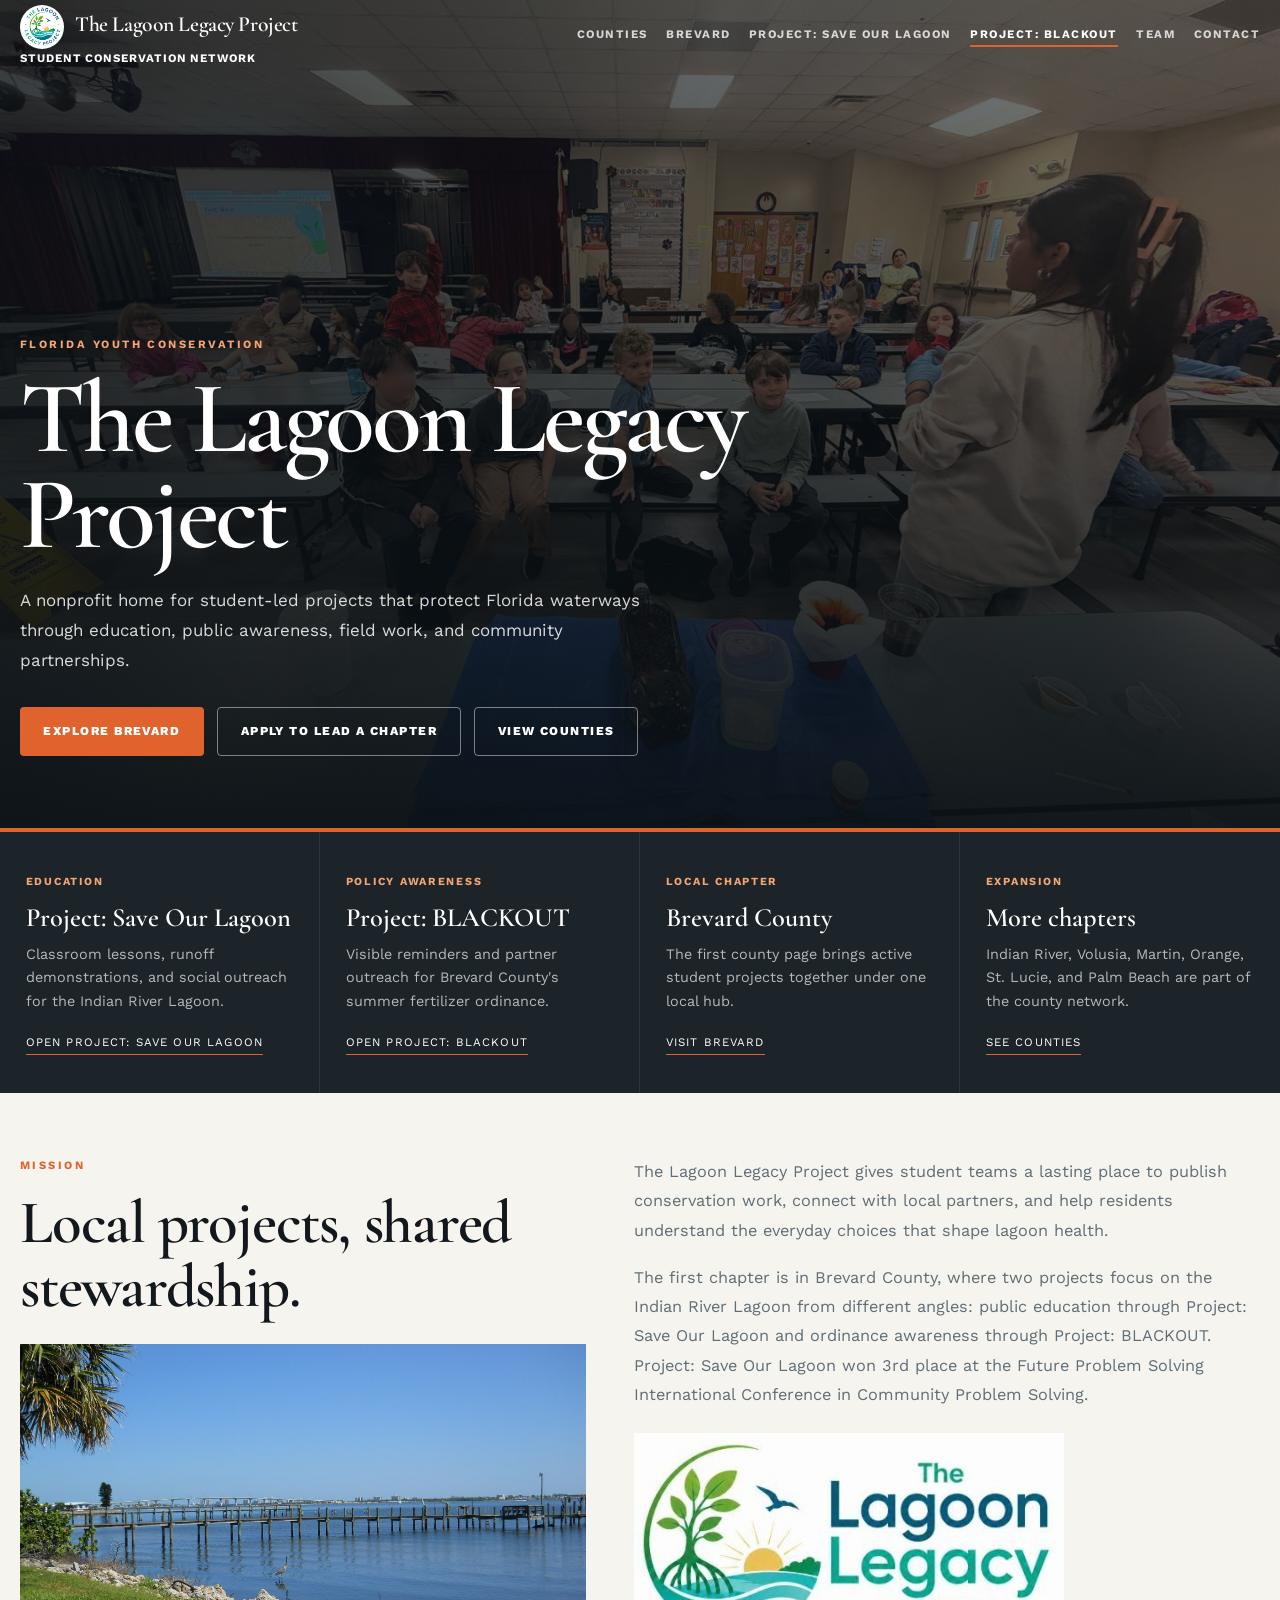
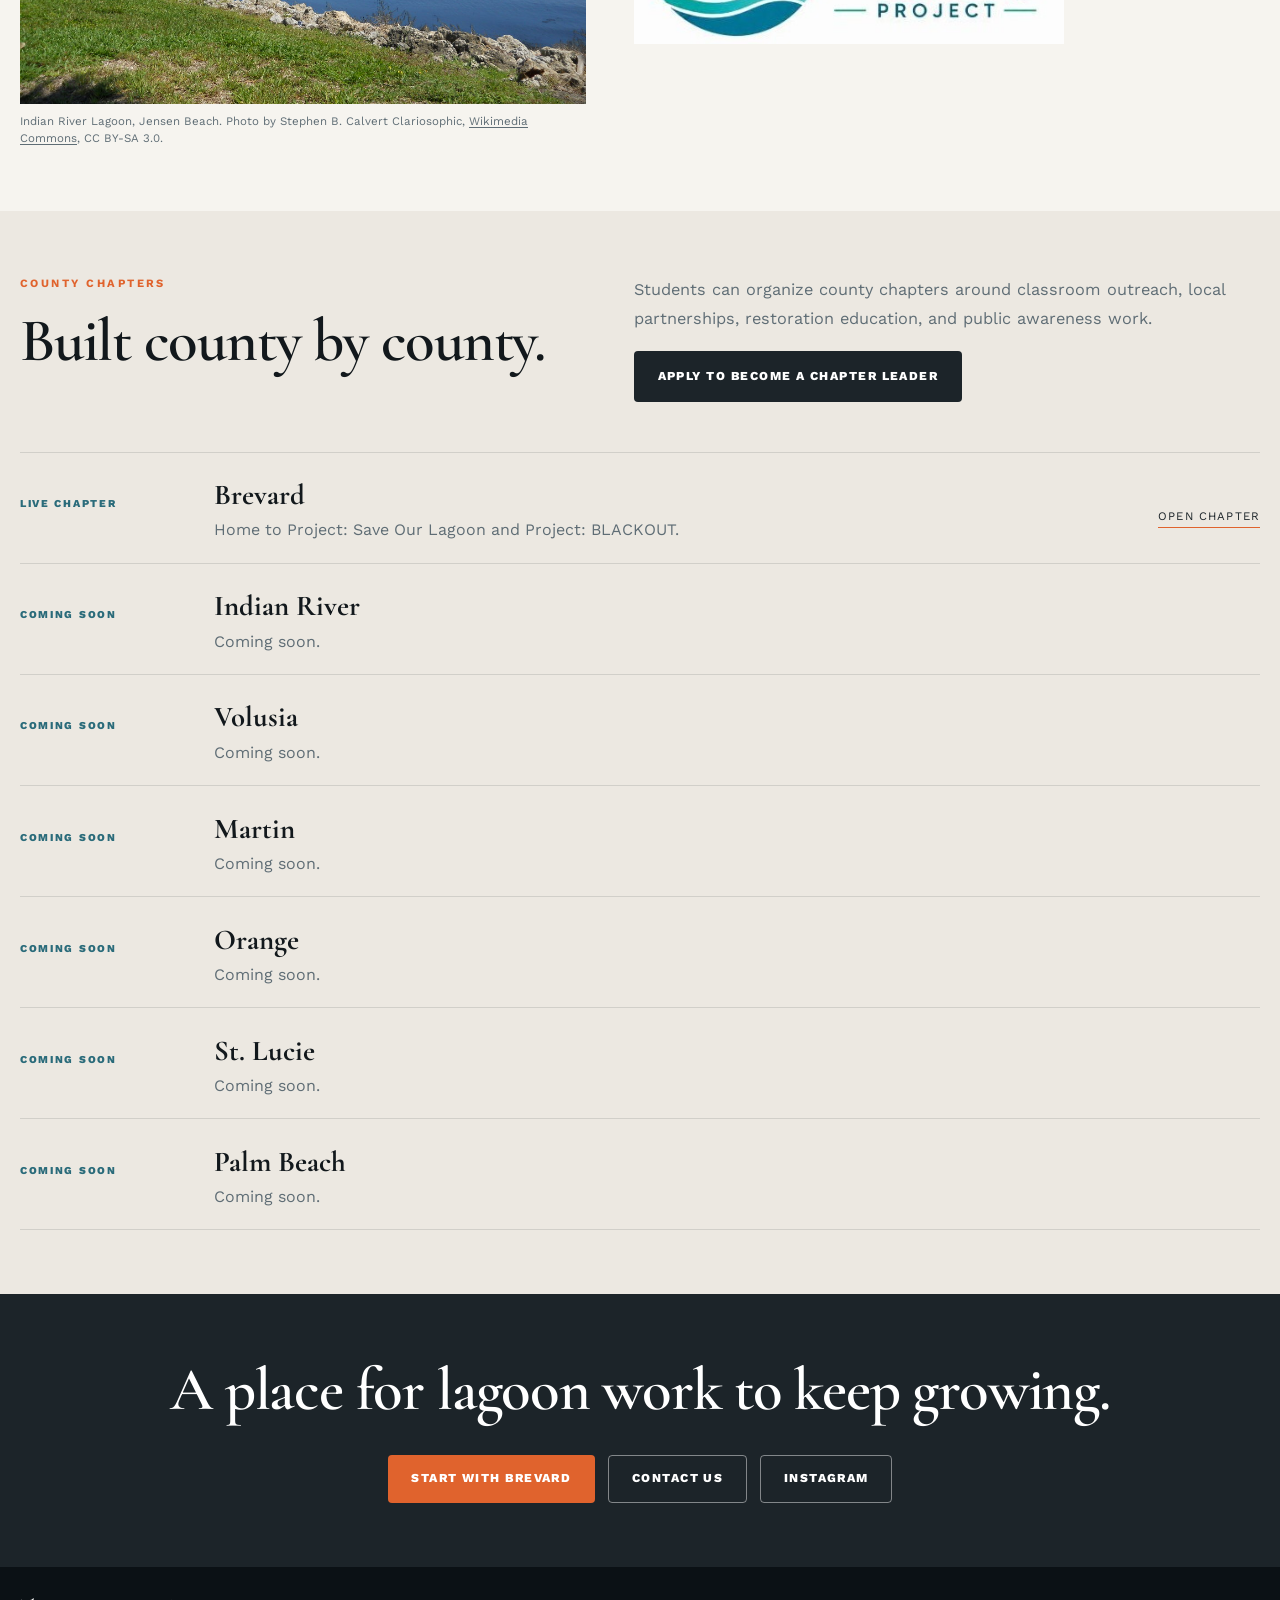
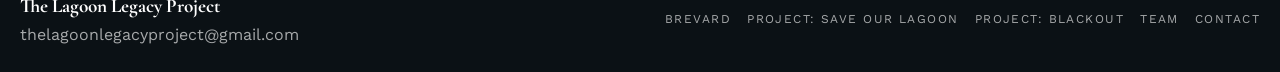
==== commit 535d620c: "minor fixes" ====
--- a/index.html
+++ b/index.html
@@ -77,6 +77,10 @@
         <div>
           <p class="section-label">Mission</p>
           <h2>Local projects, shared stewardship.</h2>
+          <figure class="editorial-figure compact">
+            <img src="/assets/img/lagoon-heron.jpg" alt="Great blue heron standing along the Indian River Lagoon shoreline">
+            <figcaption>Indian River Lagoon, Jensen Beach. Photo by Stephen B. Calvert Clariosophic, <a href="https://commons.wikimedia.org/wiki/File:Blue_heron,_Indian_River_Lagoon,_Jensen_Beach,_Florida_052.JPG" target="_blank" rel="noreferrer">Wikimedia Commons</a>, CC BY-SA 3.0.</figcaption>
+          </figure>
         </div>
         <div class="copy">
           <p>The Lagoon Legacy Project gives student teams a lasting place to publish conservation work, connect with local partners, and help residents understand the everyday choices that shape lagoon health.</p>
--- a/assets/site.css
+++ b/assets/site.css
@@ -91,6 +91,7 @@
 }
 .logo span {
   display: block;
+  margin-bottom: 0.3rem;
   font-family: "Cormorant Garamond", Georgia, serif;
   font-size: 1.35rem;
   text-transform: none;
@@ -277,7 +278,7 @@
 }
 
 .section {
-  padding: 5rem 0;
+  padding: 4rem 0;
 }
 .section.paper { background: var(--paper); }
 .section.sand { background: var(--sand); }
@@ -426,13 +427,13 @@
 }
 .feature-panel {
   background: transparent;
-  color: #fff;
+  color: var(--ink);
   padding: 0;
   border-radius: 0;
   display: flex;
   flex-direction: column;
   justify-content: space-between;
-  min-height: 420px;
+  min-height: 340px;
 }
 .feature-panel h3 {
   margin: 0.5rem 0 1rem;
@@ -442,15 +443,60 @@
   font-weight: 600;
 }
 .feature-panel p {
+  color: var(--muted);
+}
+.dark .feature-panel,
+.ocean .feature-panel {
+  color: #fff;
+}
+.dark .feature-panel p,
+.ocean .feature-panel p {
   color: rgba(255, 255, 255, 0.75);
 }
 .feature-image {
   border-radius: 0;
   overflow: hidden;
-  min-height: 420px;
+  min-height: 340px;
 }
 .feature-image img {
   height: 100%;
+}
+.editorial-figure {
+  margin: 1.5rem 0 0;
+}
+.editorial-figure img {
+  width: 100%;
+  height: clamp(260px, 38vw, 480px);
+  object-fit: cover;
+}
+.editorial-figure.compact img {
+  height: clamp(240px, 30vw, 360px);
+}
+.editorial-figure figcaption {
+  margin-top: 0.55rem;
+  color: var(--muted);
+  font-size: 0.72rem;
+  line-height: 1.5;
+}
+.dark .editorial-figure figcaption,
+.ocean .editorial-figure figcaption {
+  color: rgba(255, 255, 255, 0.58);
+}
+.editorial-figure figcaption a {
+  text-decoration: underline;
+  text-underline-offset: 2px;
+}
+.photo-copy-band {
+  display: grid;
+  grid-template-columns: minmax(0, 1.05fr) minmax(300px, 0.95fr);
+  gap: 2.5rem;
+  align-items: center;
+}
+.photo-copy-band.reverse {
+  grid-template-columns: minmax(300px, 0.95fr) minmax(0, 1.05fr);
+}
+.photo-copy-band > .editorial-figure {
+  margin: 0;
 }
 
 .timeline {
@@ -556,7 +602,7 @@
 }
 
 .closing {
-  padding: 5rem 0;
+  padding: 4rem 0;
   background: var(--slate);
   color: #fff;
   text-align: center;
@@ -779,6 +825,8 @@
   }
   .split,
   .feature-band,
+  .photo-copy-band,
+  .photo-copy-band.reverse,
   .project-grid,
   .contact-layout,
   .quote-block {
@@ -786,7 +834,7 @@
   }
   .feature-panel,
   .feature-image {
-    min-height: 320px;
+    min-height: 280px;
   }
 }
 
@@ -847,6 +895,6 @@
     width: 96px;
   }
   .pillar { border-right: 0; border-bottom: 1px solid rgba(255,255,255,0.08); }
-  .section { padding: 3.6rem 0; }
+  .section { padding: 3rem 0; }
   .project-card img { height: 230px; }
 }
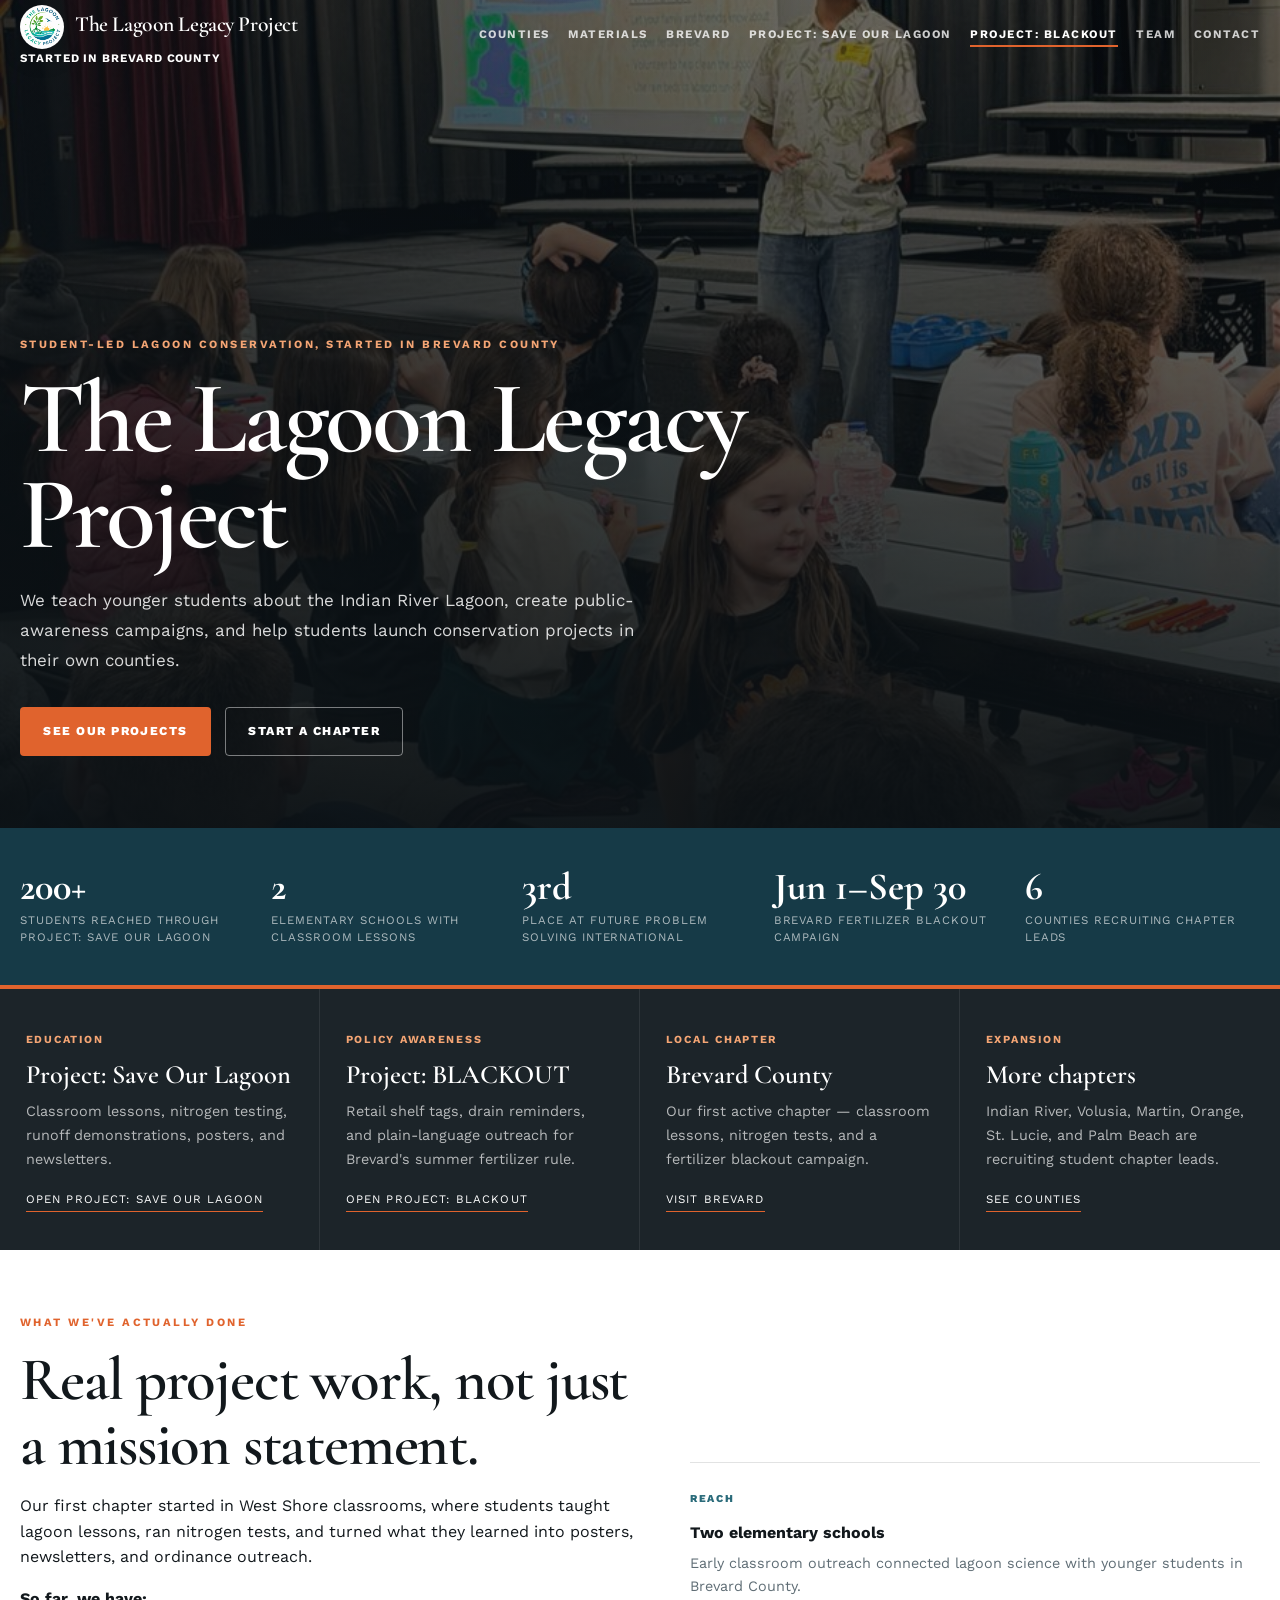
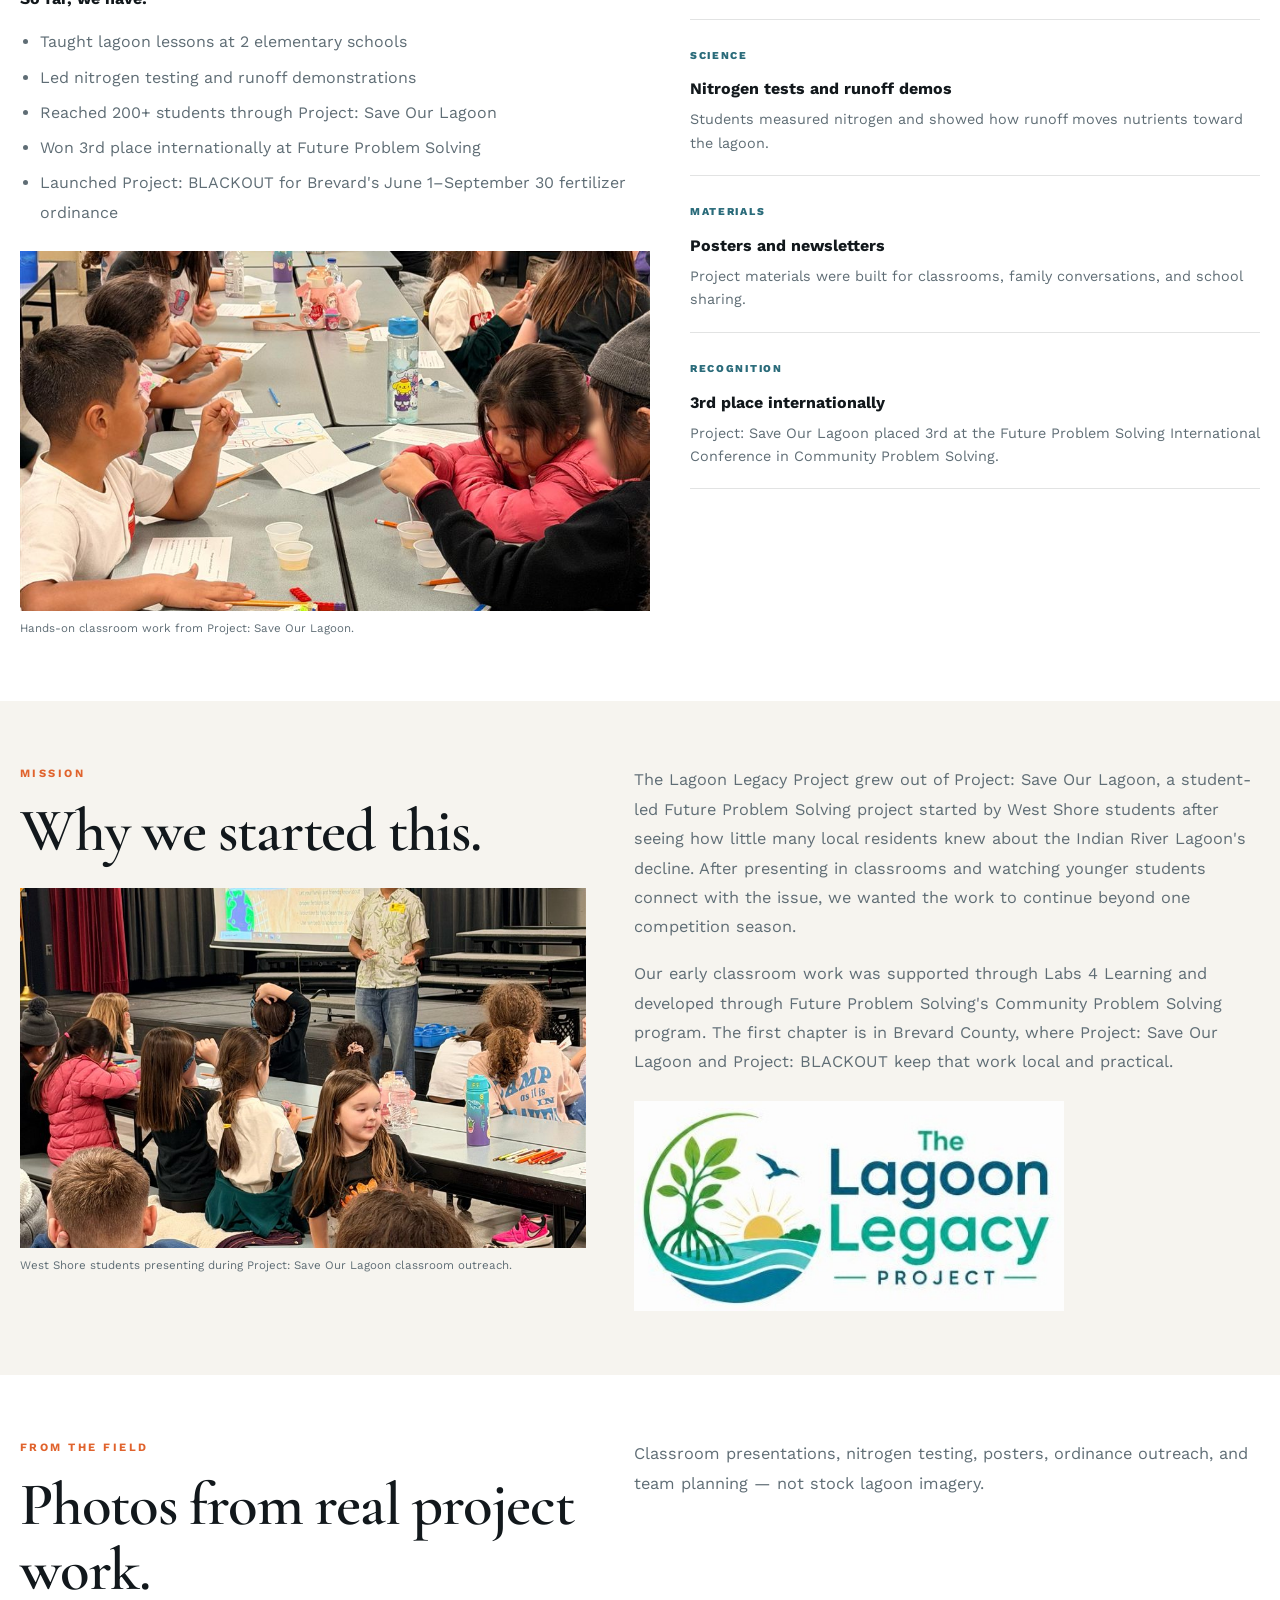
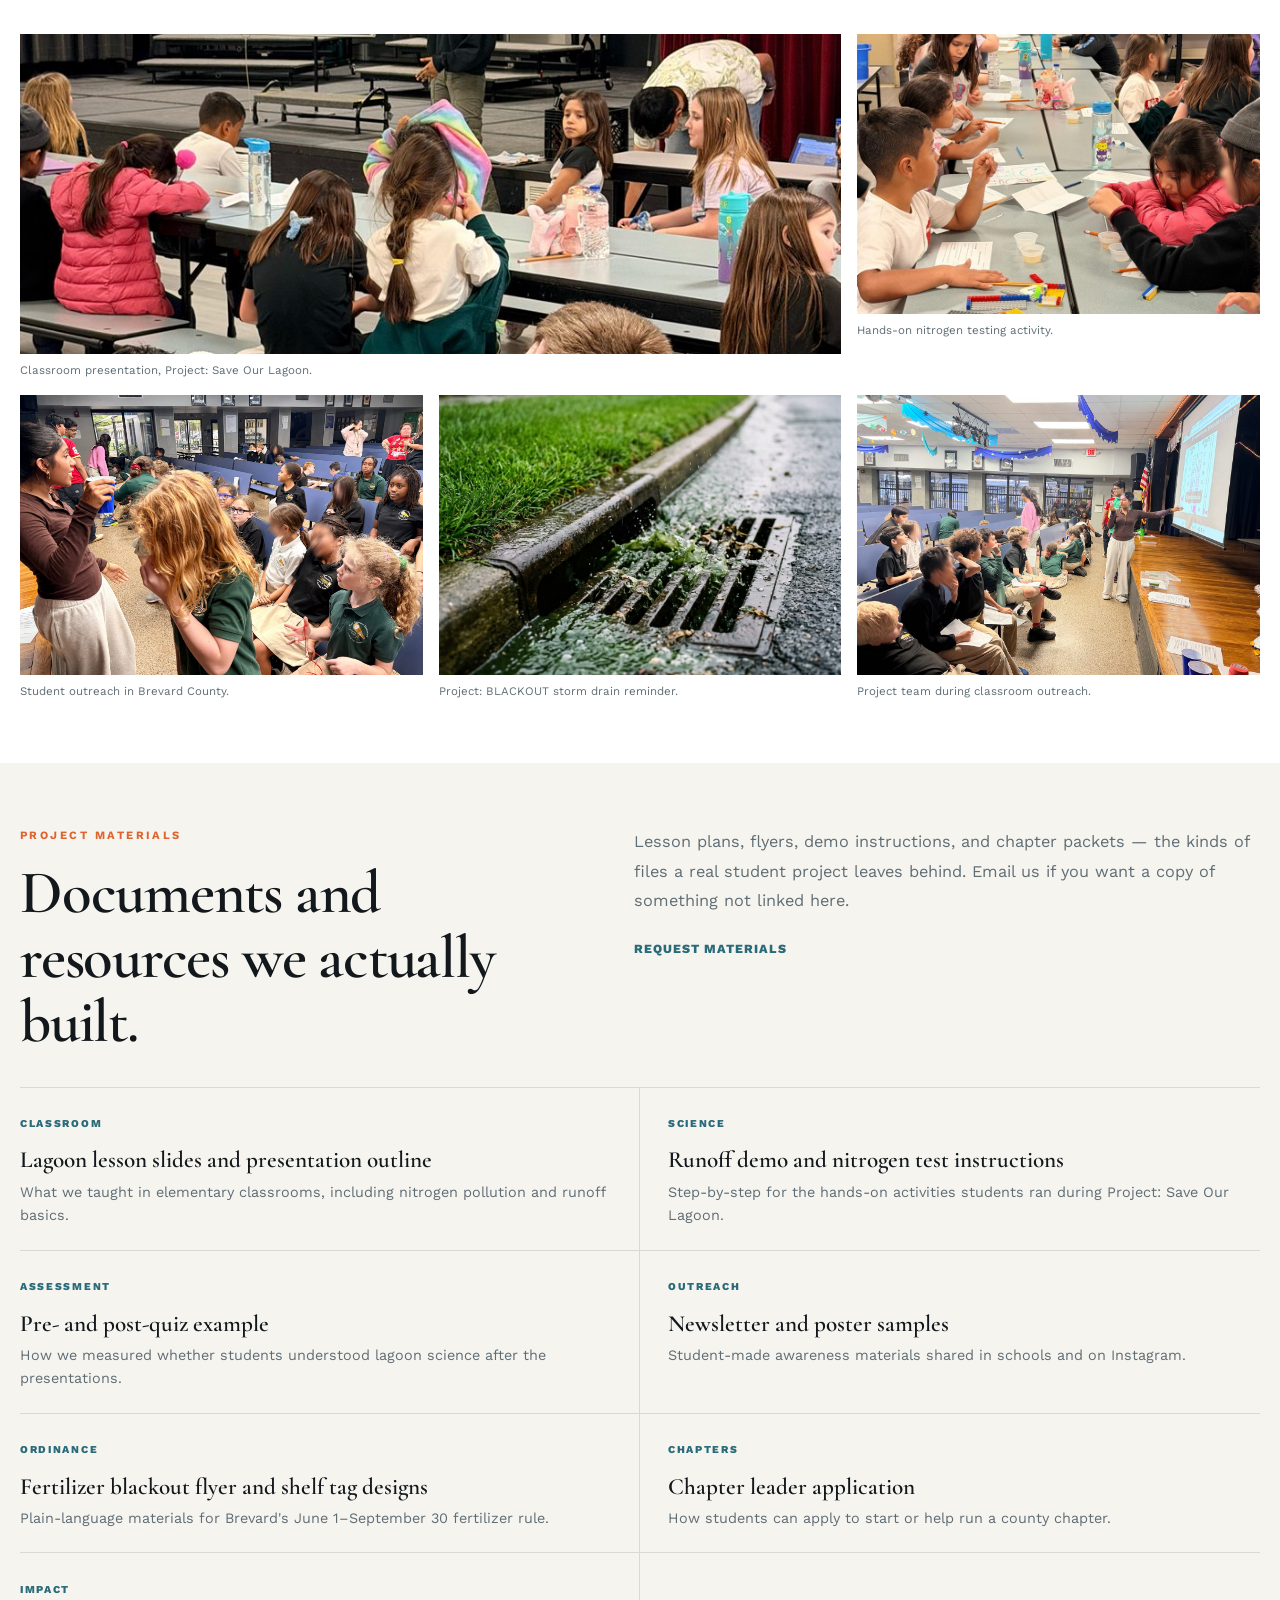
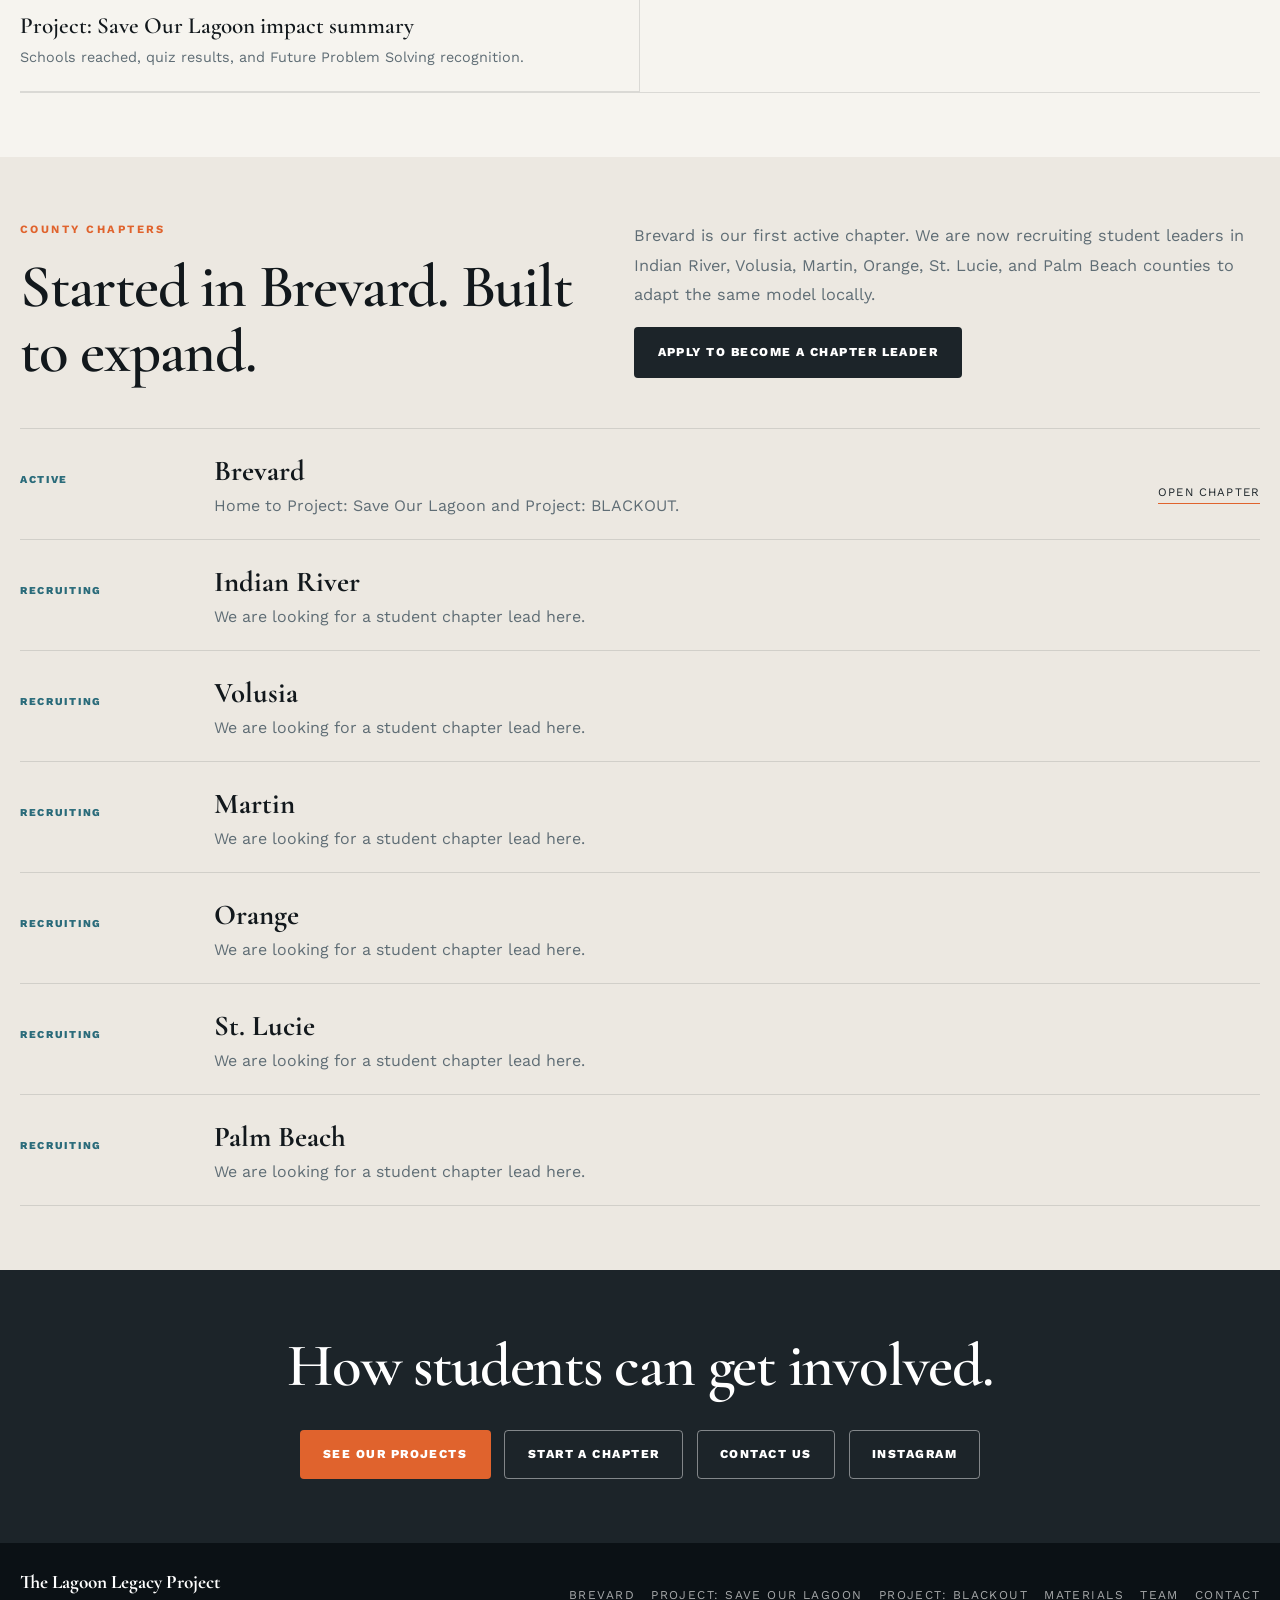
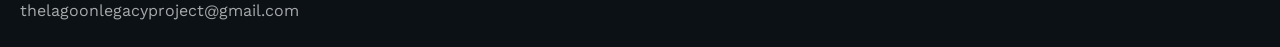
==== commit 5c1aac2e: "big changes" ====
--- a/index.html
+++ b/index.html
@@ -4,7 +4,7 @@
   <meta charset="UTF-8">
   <meta name="viewport" content="width=device-width, initial-scale=1.0">
   <title>The Lagoon Legacy Project</title>
-  <meta name="description" content="The Lagoon Legacy Project supports student-led conservation work across Florida lagoon communities.">
+  <meta name="description" content="The Lagoon Legacy Project is a student-led Indian River Lagoon nonprofit with Brevard projects, classroom outreach, and county chapter recruiting.">
   <link rel="preconnect" href="https://fonts.googleapis.com">
   <link rel="preconnect" href="https://fonts.gstatic.com" crossorigin>
   <link href="https://fonts.googleapis.com/css2?family=Cormorant+Garamond:wght@500;600;700&family=Work+Sans:wght@400;500;600;700;800&display=swap" rel="stylesheet">
@@ -14,9 +14,10 @@
   <a class="skip" href="#main">Skip to content</a>
   <header class="site-head" id="header">
     <div class="site-head-inner">
-      <a class="logo" href="/"><span>The Lagoon Legacy Project</span> Student conservation network</a>
+      <a class="logo" href="/"><span>The Lagoon Legacy Project</span> Started in Brevard County</a>
       <nav class="nav-main" aria-label="Primary">
         <a href="/#counties">Counties</a>
+        <a href="/#materials">Materials</a>
         <a href="/brevard/">Brevard</a>
         <a href="/brevard/psol/">Project: Save Our Lagoon</a>
         <a href="/brevard/blackout/" class="nav-cta">Project: BLACKOUT</a>
@@ -28,64 +29,205 @@
 
   <section class="hero">
     <div class="hero-media">
-      <img src="/assets/img/legacy-main.jpg" alt="Students learning during a lagoon conservation classroom session">
+      <img src="/assets/img/classroom-presentation.jpg" alt="Students presenting lagoon conservation material in a Brevard County classroom">
     </div>
     <div class="hero-body">
-      <p class="hero-kicker">Florida youth conservation</p>
+      <p class="hero-kicker">Student-led lagoon conservation, started in Brevard County</p>
       <h1 class="wide">The Lagoon Legacy Project</h1>
-      <p class="hero-lede">A nonprofit home for student-led projects that protect Florida waterways through education, public awareness, field work, and community partnerships.</p>
+      <p class="hero-lede">We teach younger students about the Indian River Lagoon, create public-awareness campaigns, and help students launch conservation projects in their own counties.</p>
       <div class="hero-actions">
-        <a class="btn btn-fill" href="/brevard/">Explore Brevard</a>
-        <a class="btn btn-ghost" href="/chapter-application/">Apply to lead a chapter</a>
-        <a class="btn btn-ghost" href="#counties">View counties</a>
+        <a class="btn btn-fill" href="/brevard/">See our projects</a>
+        <a class="btn btn-ghost" href="/chapter-application/">Start a chapter</a>
       </div>
     </div>
   </section>
+
+  <div class="stats-band">
+    <div class="wrap stats-row reveal">
+      <div class="stat"><strong>200+</strong><span>Students reached through Project: Save Our Lagoon</span></div>
+      <div class="stat"><strong>2</strong><span>Elementary schools with classroom lessons</span></div>
+      <div class="stat"><strong>3rd</strong><span>Place at Future Problem Solving International</span></div>
+      <div class="stat"><strong>Jun 1–Sep 30</strong><span>Brevard fertilizer blackout campaign</span></div>
+      <div class="stat"><strong>6</strong><span>Counties recruiting chapter leads</span></div>
+    </div>
+  </div>
 
   <nav class="pillars" aria-label="Project focus">
     <div class="pillar-grid">
       <a class="pillar" href="/brevard/psol/">
         <span class="pillar-tag">Education</span>
         <h3>Project: Save Our Lagoon</h3>
-        <p>Classroom lessons, runoff demonstrations, and social outreach for the Indian River Lagoon.</p>
+        <p>Classroom lessons, nitrogen testing, runoff demonstrations, posters, and newsletters.</p>
         <span class="pillar-arrow">Open Project: Save Our Lagoon</span>
       </a>
       <a class="pillar" href="/brevard/blackout/">
         <span class="pillar-tag">Policy awareness</span>
         <h3>Project: BLACKOUT</h3>
-        <p>Visible reminders and partner outreach for Brevard County's summer fertilizer ordinance.</p>
+        <p>Retail shelf tags, drain reminders, and plain-language outreach for Brevard's summer fertilizer rule.</p>
         <span class="pillar-arrow">Open Project: BLACKOUT</span>
       </a>
       <a class="pillar" href="/brevard/">
         <span class="pillar-tag">Local chapter</span>
         <h3>Brevard County</h3>
-        <p>The first county page brings active student projects together under one local hub.</p>
+        <p>Our first active chapter — classroom lessons, nitrogen tests, and a fertilizer blackout campaign.</p>
         <span class="pillar-arrow">Visit Brevard</span>
       </a>
       <a class="pillar" href="#counties">
         <span class="pillar-tag">Expansion</span>
         <h3>More chapters</h3>
-        <p>Indian River, Volusia, Martin, Orange, St. Lucie, and Palm Beach are part of the county network.</p>
+        <p>Indian River, Volusia, Martin, Orange, St. Lucie, and Palm Beach are recruiting student chapter leads.</p>
         <span class="pillar-arrow">See counties</span>
       </a>
     </div>
   </nav>
 
   <main id="main">
+    <section class="section white">
+      <div class="wrap photo-copy-band reveal">
+        <div>
+          <p class="section-label">What we've actually done</p>
+          <h2>Real project work, not just a mission statement.</h2>
+          <p>Our first chapter started in West Shore classrooms, where students taught lagoon lessons, ran nitrogen tests, and turned what they learned into posters, newsletters, and ordinance outreach.</p>
+          <p><strong>So far, we have:</strong></p>
+          <ul class="proof-list">
+            <li>Taught lagoon lessons at 2 elementary schools</li>
+            <li>Led nitrogen testing and runoff demonstrations</li>
+            <li>Reached 200+ students through Project: Save Our Lagoon</li>
+            <li>Won 3rd place internationally at Future Problem Solving</li>
+            <li>Launched Project: BLACKOUT for Brevard's June 1–September 30 fertilizer ordinance</li>
+          </ul>
+          <figure class="editorial-figure compact">
+            <img src="/assets/img/classroom-hands-on.jpg" alt="Students taking part in a hands-on lagoon education activity">
+            <figcaption>Hands-on classroom work from Project: Save Our Lagoon.</figcaption>
+          </figure>
+        </div>
+        <div class="timeline">
+          <article class="timeline-item">
+            <span class="tag">Reach</span>
+            <h4>Two elementary schools</h4>
+            <p>Early classroom outreach connected lagoon science with younger students in Brevard County.</p>
+          </article>
+          <article class="timeline-item">
+            <span class="tag">Science</span>
+            <h4>Nitrogen tests and runoff demos</h4>
+            <p>Students measured nitrogen and showed how runoff moves nutrients toward the lagoon.</p>
+          </article>
+          <article class="timeline-item">
+            <span class="tag">Materials</span>
+            <h4>Posters and newsletters</h4>
+            <p>Project materials were built for classrooms, family conversations, and school sharing.</p>
+          </article>
+          <article class="timeline-item">
+            <span class="tag">Recognition</span>
+            <h4>3rd place internationally</h4>
+            <p>Project: Save Our Lagoon placed 3rd at the Future Problem Solving International Conference in Community Problem Solving.</p>
+          </article>
+        </div>
+      </div>
+    </section>
+
     <section class="section paper">
       <div class="wrap split reveal">
         <div>
           <p class="section-label">Mission</p>
-          <h2>Local projects, shared stewardship.</h2>
+          <h2>Why we started this.</h2>
           <figure class="editorial-figure compact">
-            <img src="/assets/img/lagoon-heron.jpg" alt="Great blue heron standing along the Indian River Lagoon shoreline">
-            <figcaption>Indian River Lagoon, Jensen Beach. Photo by Stephen B. Calvert Clariosophic, <a href="https://commons.wikimedia.org/wiki/File:Blue_heron,_Indian_River_Lagoon,_Jensen_Beach,_Florida_052.JPG" target="_blank" rel="noreferrer">Wikimedia Commons</a>, CC BY-SA 3.0.</figcaption>
+            <img src="/assets/img/classroom-presentation.jpg" alt="Students presenting lagoon conservation material to a classroom">
+            <figcaption>West Shore students presenting during Project: Save Our Lagoon classroom outreach.</figcaption>
           </figure>
         </div>
         <div class="copy">
-          <p>The Lagoon Legacy Project gives student teams a lasting place to publish conservation work, connect with local partners, and help residents understand the everyday choices that shape lagoon health.</p>
-          <p>The first chapter is in Brevard County, where two projects focus on the Indian River Lagoon from different angles: public education through Project: Save Our Lagoon and ordinance awareness through Project: BLACKOUT. Project: Save Our Lagoon won 3rd place at the Future Problem Solving International Conference in Community Problem Solving.</p>
+          <p>The Lagoon Legacy Project grew out of Project: Save Our Lagoon, a student-led Future Problem Solving project started by West Shore students after seeing how little many local residents knew about the Indian River Lagoon's decline. After presenting in classrooms and watching younger students connect with the issue, we wanted the work to continue beyond one competition season.</p>
+          <p>Our early classroom work was supported through Labs 4 Learning and developed through Future Problem Solving's Community Problem Solving program. The first chapter is in Brevard County, where Project: Save Our Lagoon and Project: BLACKOUT keep that work local and practical.</p>
           <img class="inline-brand-logo" src="/assets/img/lagoon-legacy-logo.jpg" alt="The Lagoon Legacy Project logo">
+        </div>
+      </div>
+    </section>
+
+    <section class="section white">
+      <div class="wrap">
+        <div class="split reveal" style="margin-bottom:2rem;">
+          <div>
+            <p class="section-label">From the field</p>
+            <h2>Photos from real project work.</h2>
+          </div>
+          <div class="copy">
+            <p>Classroom presentations, nitrogen testing, posters, ordinance outreach, and team planning — not stock lagoon imagery.</p>
+          </div>
+        </div>
+        <div class="photo-mosaic reveal">
+          <figure class="mosaic-item wide">
+            <img src="/assets/img/psol-hero.jpg" alt="Project: Save Our Lagoon presentation in an elementary classroom">
+            <figcaption>Classroom presentation, Project: Save Our Lagoon.</figcaption>
+          </figure>
+          <figure class="mosaic-item">
+            <img src="/assets/img/classroom-hands-on.jpg" alt="Students taking part in a hands-on lagoon education activity">
+            <figcaption>Hands-on nitrogen testing activity.</figcaption>
+          </figure>
+          <figure class="mosaic-item">
+            <img src="/assets/img/brevard-hero.jpg" alt="Brevard students speaking with younger students during a lagoon awareness activity">
+            <figcaption>Student outreach in Brevard County.</figcaption>
+          </figure>
+          <figure class="mosaic-item">
+            <img src="/assets/img/blackout-storm-drain.png" alt="Storm drain illustration from Project: BLACKOUT">
+            <figcaption>Project: BLACKOUT storm drain reminder.</figcaption>
+          </figure>
+          <figure class="mosaic-item">
+            <img src="/assets/img/psol-card.jpg" alt="Students gathered during a Project: Save Our Lagoon activity">
+            <figcaption>Project team during classroom outreach.</figcaption>
+          </figure>
+        </div>
+      </div>
+    </section>
+
+    <section class="section paper" id="materials">
+      <div class="wrap">
+        <div class="split reveal" style="margin-bottom:2rem;">
+          <div>
+            <p class="section-label">Project materials</p>
+            <h2>Documents and resources we actually built.</h2>
+          </div>
+          <div class="copy">
+            <p>Lesson plans, flyers, demo instructions, and chapter packets — the kinds of files a real student project leaves behind. Email us if you want a copy of something not linked here.</p>
+            <p><a class="source-link" href="mailto:thelagoonlegacyproject@gmail.com">Request materials</a></p>
+          </div>
+        </div>
+        <div class="resource-grid reveal">
+          <a class="resource-card" href="/brevard/psol/#work">
+            <span class="tag">Classroom</span>
+            <h3>Lagoon lesson slides and presentation outline</h3>
+            <p>What we taught in elementary classrooms, including nitrogen pollution and runoff basics.</p>
+          </a>
+          <a class="resource-card" href="/brevard/psol/#work">
+            <span class="tag">Science</span>
+            <h3>Runoff demo and nitrogen test instructions</h3>
+            <p>Step-by-step for the hands-on activities students ran during Project: Save Our Lagoon.</p>
+          </a>
+          <a class="resource-card" href="/brevard/psol/#impact">
+            <span class="tag">Assessment</span>
+            <h3>Pre- and post-quiz example</h3>
+            <p>How we measured whether students understood lagoon science after the presentations.</p>
+          </a>
+          <a class="resource-card" href="https://www.instagram.com/save_our_lagoon" target="_blank" rel="noreferrer">
+            <span class="tag">Outreach</span>
+            <h3>Newsletter and poster samples</h3>
+            <p>Student-made awareness materials shared in schools and on Instagram.</p>
+          </a>
+          <a class="resource-card" href="/brevard/blackout/#approach">
+            <span class="tag">Ordinance</span>
+            <h3>Fertilizer blackout flyer and shelf tag designs</h3>
+            <p>Plain-language materials for Brevard's June 1–September 30 fertilizer rule.</p>
+          </a>
+          <a class="resource-card" href="/chapter-application/">
+            <span class="tag">Chapters</span>
+            <h3>Chapter leader application</h3>
+            <p>How students can apply to start or help run a county chapter.</p>
+          </a>
+          <a class="resource-card" href="/brevard/psol/#impact">
+            <span class="tag">Impact</span>
+            <h3>Project: Save Our Lagoon impact summary</h3>
+            <p>Schools reached, quiz results, and Future Problem Solving recognition.</p>
+          </a>
         </div>
       </div>
     </section>
@@ -95,37 +237,38 @@
         <div class="split reveal" style="margin-bottom:2rem;">
           <div>
             <p class="section-label">County chapters</p>
-            <h2>Built county by county.</h2>
+            <h2>Started in Brevard. Built to expand.</h2>
           </div>
           <div class="copy">
-            <p>Students can organize county chapters around classroom outreach, local partnerships, restoration education, and public awareness work.</p>
+            <p>Brevard is our first active chapter. We are now recruiting student leaders in Indian River, Volusia, Martin, Orange, St. Lucie, and Palm Beach counties to adapt the same model locally.</p>
             <p><a class="btn btn-dark" href="/chapter-application/">Apply to become a chapter leader</a></p>
           </div>
         </div>
         <div class="county-grid reveal">
           <a class="county-card" href="/brevard/">
-            <span class="tag">Live chapter</span>
+            <span class="tag">Active</span>
             <div>
               <h3>Brevard</h3>
               <p>Home to Project: Save Our Lagoon and Project: BLACKOUT.</p>
             </div>
             <span class="pillar-arrow" style="color:var(--slate);">Open chapter</span>
           </a>
-          <a class="county-card" href="/indianriver/"><span class="tag">Coming soon</span><div><h3>Indian River</h3><p>Coming soon.</p></div></a>
-          <a class="county-card" href="/volusia/"><span class="tag">Coming soon</span><div><h3>Volusia</h3><p>Coming soon.</p></div></a>
-          <a class="county-card" href="/martin/"><span class="tag">Coming soon</span><div><h3>Martin</h3><p>Coming soon.</p></div></a>
-          <a class="county-card" href="/orange/"><span class="tag">Coming soon</span><div><h3>Orange</h3><p>Coming soon.</p></div></a>
-          <a class="county-card" href="/stlucie/"><span class="tag">Coming soon</span><div><h3>St. Lucie</h3><p>Coming soon.</p></div></a>
-          <a class="county-card" href="/palmbeach/"><span class="tag">Coming soon</span><div><h3>Palm Beach</h3><p>Coming soon.</p></div></a>
+          <a class="county-card" href="/indianriver/"><span class="tag">Recruiting</span><div><h3>Indian River</h3><p>We are looking for a student chapter lead here.</p></div></a>
+          <a class="county-card" href="/volusia/"><span class="tag">Recruiting</span><div><h3>Volusia</h3><p>We are looking for a student chapter lead here.</p></div></a>
+          <a class="county-card" href="/martin/"><span class="tag">Recruiting</span><div><h3>Martin</h3><p>We are looking for a student chapter lead here.</p></div></a>
+          <a class="county-card" href="/orange/"><span class="tag">Recruiting</span><div><h3>Orange</h3><p>We are looking for a student chapter lead here.</p></div></a>
+          <a class="county-card" href="/stlucie/"><span class="tag">Recruiting</span><div><h3>St. Lucie</h3><p>We are looking for a student chapter lead here.</p></div></a>
+          <a class="county-card" href="/palmbeach/"><span class="tag">Recruiting</span><div><h3>Palm Beach</h3><p>We are looking for a student chapter lead here.</p></div></a>
         </div>
       </div>
     </section>
 
     <section class="closing">
       <div class="wrap reveal">
-        <h2>A place for lagoon work to keep growing.</h2>
+        <h2>How students can get involved.</h2>
         <div class="closing-actions">
-          <a class="btn btn-fill" href="/brevard/">Start with Brevard</a>
+          <a class="btn btn-fill" href="/brevard/">See our projects</a>
+          <a class="btn btn-ghost" href="/chapter-application/">Start a chapter</a>
           <a class="btn btn-ghost" href="/contact/">Contact us</a>
           <a class="btn btn-ghost" href="https://www.instagram.com/save_our_lagoon" target="_blank" rel="noreferrer">Instagram</a>
         </div>
@@ -140,6 +283,7 @@
         <a href="/brevard/">Brevard</a>
         <a href="/brevard/psol/">Project: Save Our Lagoon</a>
         <a href="/brevard/blackout/">Project: BLACKOUT</a>
+        <a href="/#materials">Materials</a>
         <a href="/team/">Team</a>
         <a href="/contact/">Contact</a>
       </div>
--- a/assets/site.css
+++ b/assets/site.css
@@ -770,6 +770,83 @@
 }
 .source-link:hover { text-decoration: underline; }
 
+.proof-list {
+  margin: 0 0 1.5rem;
+  padding-left: 1.25rem;
+  color: var(--muted);
+  font-size: 1rem;
+  line-height: 1.85;
+}
+.proof-list li {
+  margin-bottom: 0.35rem;
+}
+
+.photo-mosaic {
+  display: grid;
+  grid-template-columns: repeat(3, 1fr);
+  gap: 1rem;
+}
+.mosaic-item {
+  margin: 0;
+  overflow: hidden;
+}
+.mosaic-item.wide {
+  grid-column: span 2;
+}
+.mosaic-item img {
+  width: 100%;
+  height: clamp(200px, 28vw, 280px);
+  object-fit: cover;
+}
+.mosaic-item.wide img {
+  height: clamp(220px, 32vw, 320px);
+}
+.mosaic-item figcaption {
+  margin-top: 0.5rem;
+  color: var(--muted);
+  font-size: 0.72rem;
+  line-height: 1.45;
+}
+
+.resource-grid {
+  display: grid;
+  grid-template-columns: repeat(2, 1fr);
+  gap: 0;
+  border-top: 1px solid var(--line);
+  border-bottom: 1px solid var(--line);
+}
+.resource-card {
+  display: block;
+  padding: 1.35rem 1.35rem 1.35rem 0;
+  border-bottom: 1px solid var(--line);
+  text-decoration: none;
+  color: inherit;
+  transition: background 0.2s;
+}
+.resource-card:nth-child(odd) {
+  padding-right: 1.75rem;
+  border-right: 1px solid var(--line);
+}
+.resource-card:nth-child(even) {
+  padding-left: 1.75rem;
+}
+.resource-card:hover {
+  background: rgba(42, 107, 122, 0.04);
+}
+.resource-card h3 {
+  margin: 0.5rem 0 0.4rem;
+  font-family: "Cormorant Garamond", Georgia, serif;
+  font-size: 1.45rem;
+  font-weight: 600;
+  line-height: 1.15;
+}
+.resource-card p {
+  margin: 0;
+  color: var(--muted);
+  font-size: 0.9rem;
+  line-height: 1.65;
+}
+
 footer {
   background: var(--deep);
   color: rgba(255, 255, 255, 0.64);
@@ -822,6 +899,20 @@
   .county-grid,
   .team-grid-page {
     grid-template-columns: 1fr;
+  }
+  .photo-mosaic {
+    grid-template-columns: 1fr;
+  }
+  .mosaic-item.wide {
+    grid-column: span 1;
+  }
+  .resource-grid {
+    grid-template-columns: 1fr;
+  }
+  .resource-card:nth-child(odd),
+  .resource-card:nth-child(even) {
+    padding: 1.25rem 0;
+    border-right: 0;
   }
   .split,
   .feature-band,
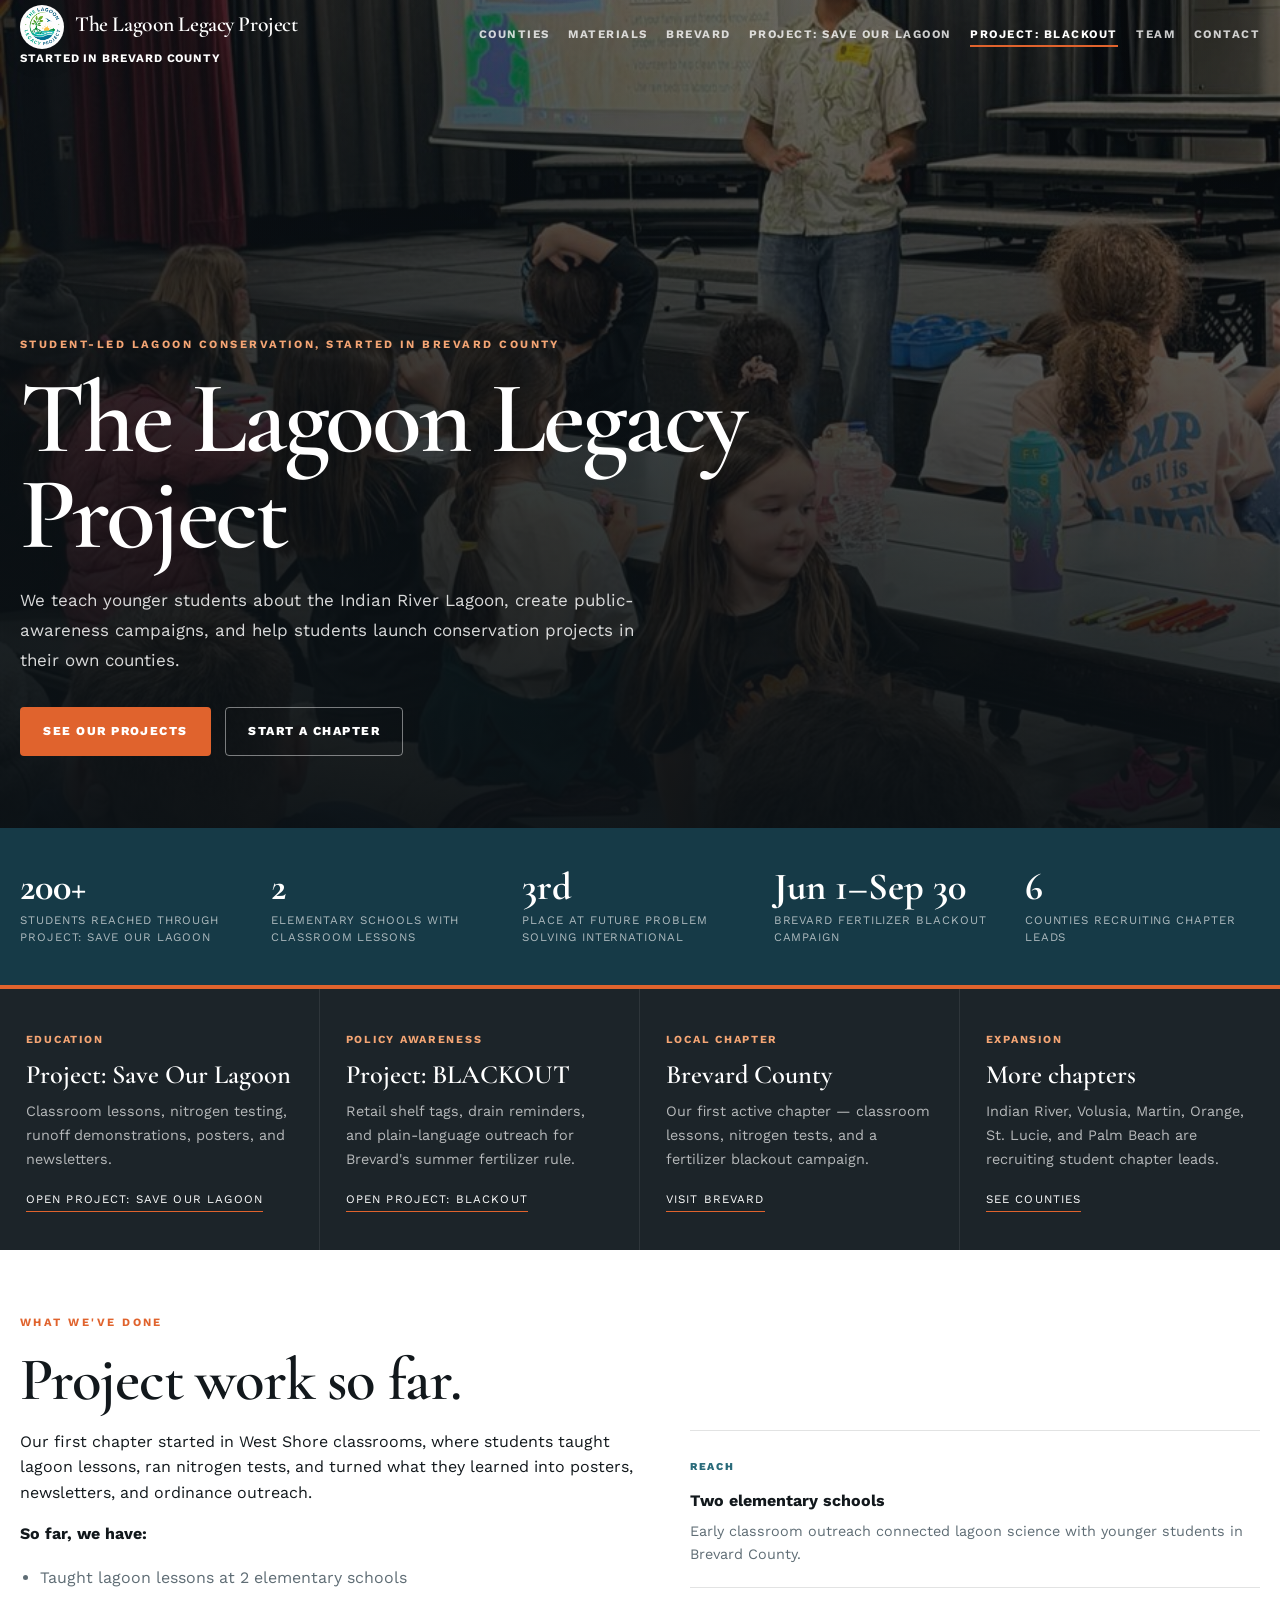
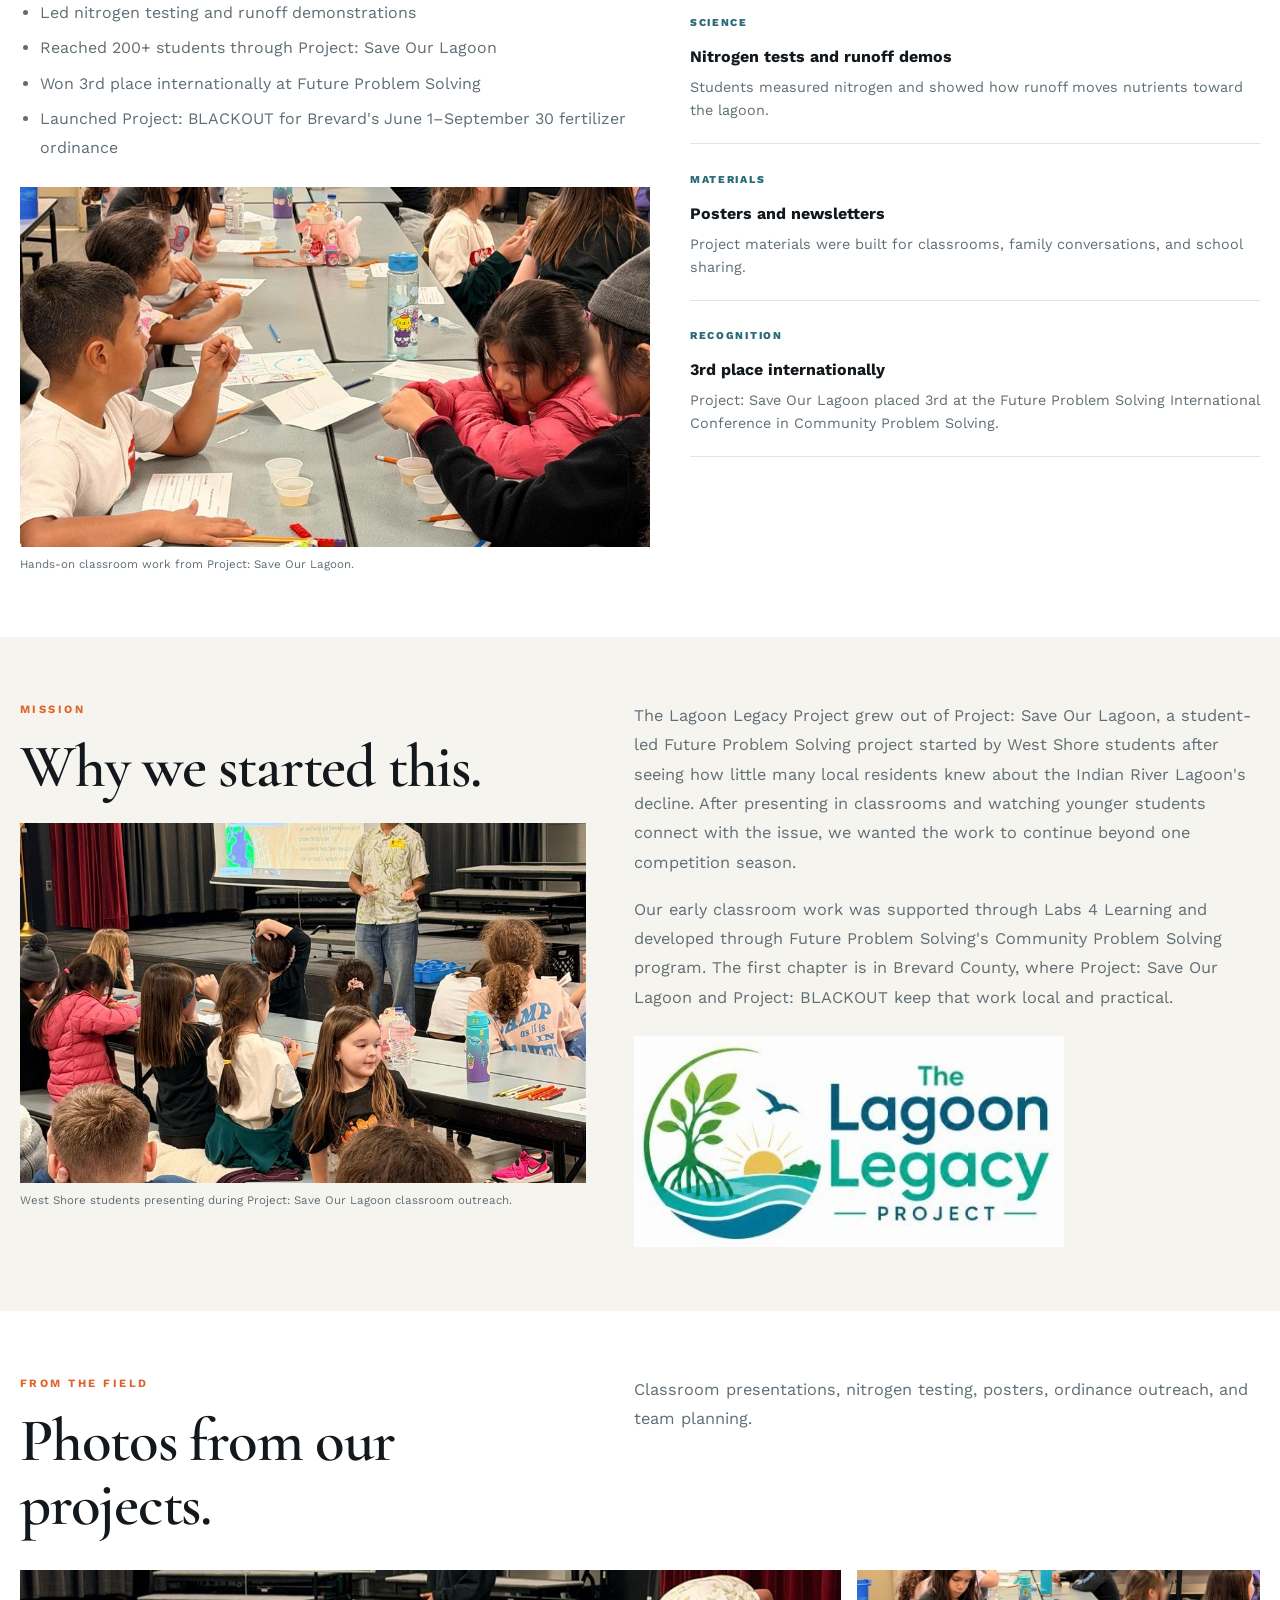
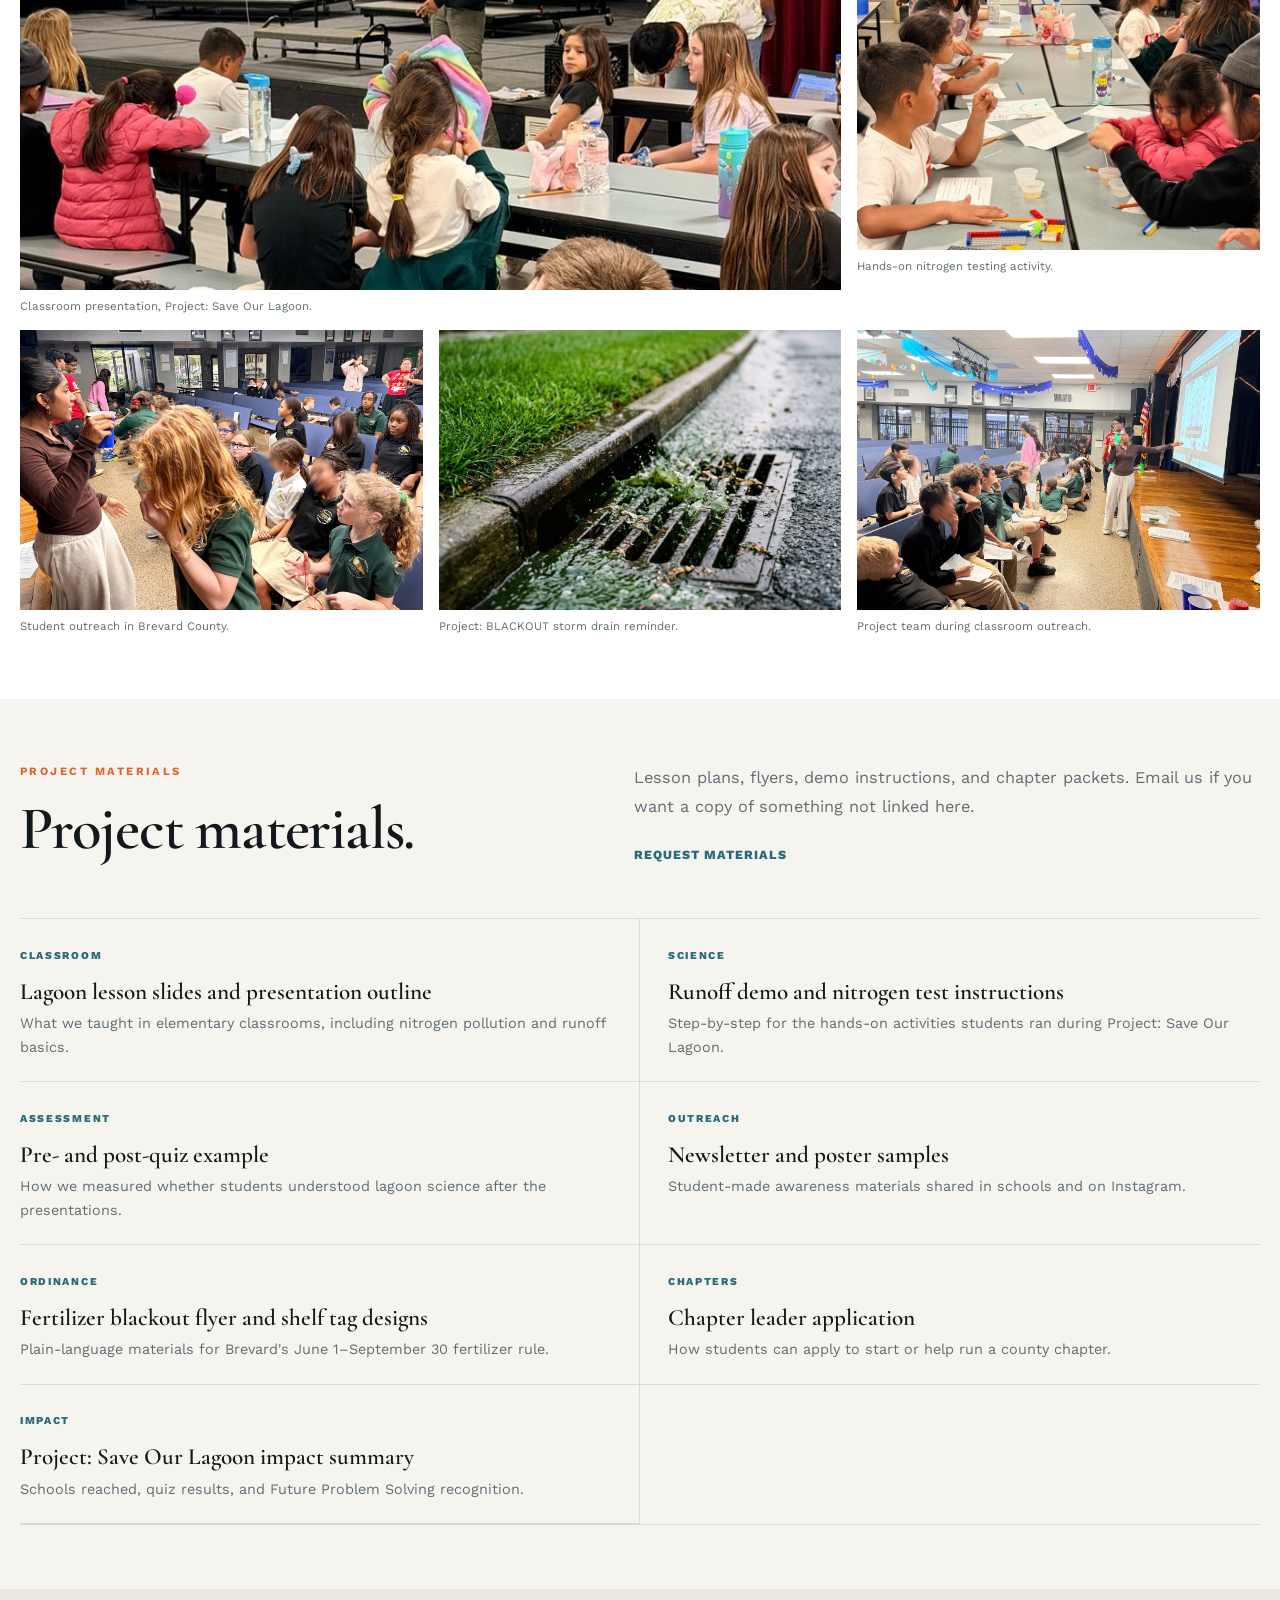
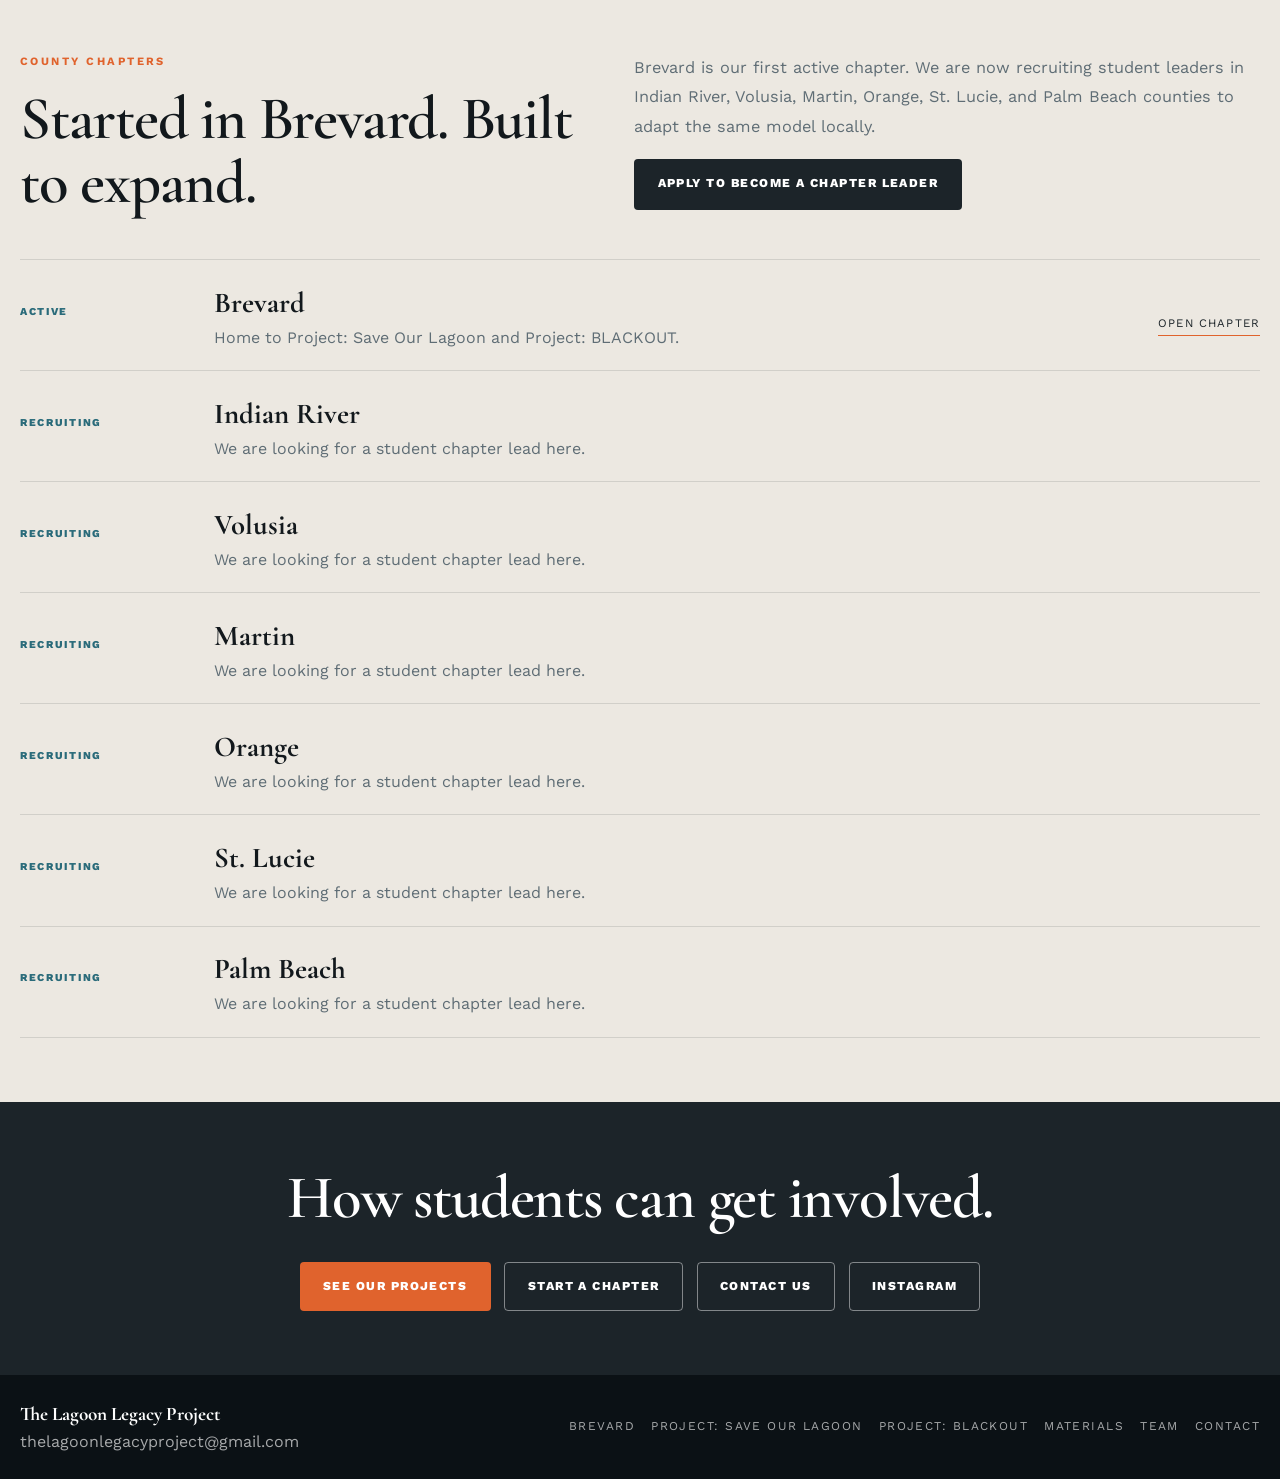
==== commit b62a4c8f: "wording changes" ====
--- a/index.html
+++ b/index.html
@@ -85,8 +85,8 @@
     <section class="section white">
       <div class="wrap photo-copy-band reveal">
         <div>
-          <p class="section-label">What we've actually done</p>
-          <h2>Real project work, not just a mission statement.</h2>
+          <p class="section-label">What we've done</p>
+          <h2>Project work so far.</h2>
           <p>Our first chapter started in West Shore classrooms, where students taught lagoon lessons, ran nitrogen tests, and turned what they learned into posters, newsletters, and ordinance outreach.</p>
           <p><strong>So far, we have:</strong></p>
           <ul class="proof-list">
@@ -149,10 +149,10 @@
         <div class="split reveal" style="margin-bottom:2rem;">
           <div>
             <p class="section-label">From the field</p>
-            <h2>Photos from real project work.</h2>
+            <h2>Photos from our projects.</h2>
           </div>
           <div class="copy">
-            <p>Classroom presentations, nitrogen testing, posters, ordinance outreach, and team planning — not stock lagoon imagery.</p>
+            <p>Classroom presentations, nitrogen testing, posters, ordinance outreach, and team planning.</p>
           </div>
         </div>
         <div class="photo-mosaic reveal">
@@ -185,10 +185,10 @@
         <div class="split reveal" style="margin-bottom:2rem;">
           <div>
             <p class="section-label">Project materials</p>
-            <h2>Documents and resources we actually built.</h2>
+            <h2>Project materials.</h2>
           </div>
           <div class="copy">
-            <p>Lesson plans, flyers, demo instructions, and chapter packets — the kinds of files a real student project leaves behind. Email us if you want a copy of something not linked here.</p>
+            <p>Lesson plans, flyers, demo instructions, and chapter packets. Email us if you want a copy of something not linked here.</p>
             <p><a class="source-link" href="mailto:thelagoonlegacyproject@gmail.com">Request materials</a></p>
           </div>
         </div>
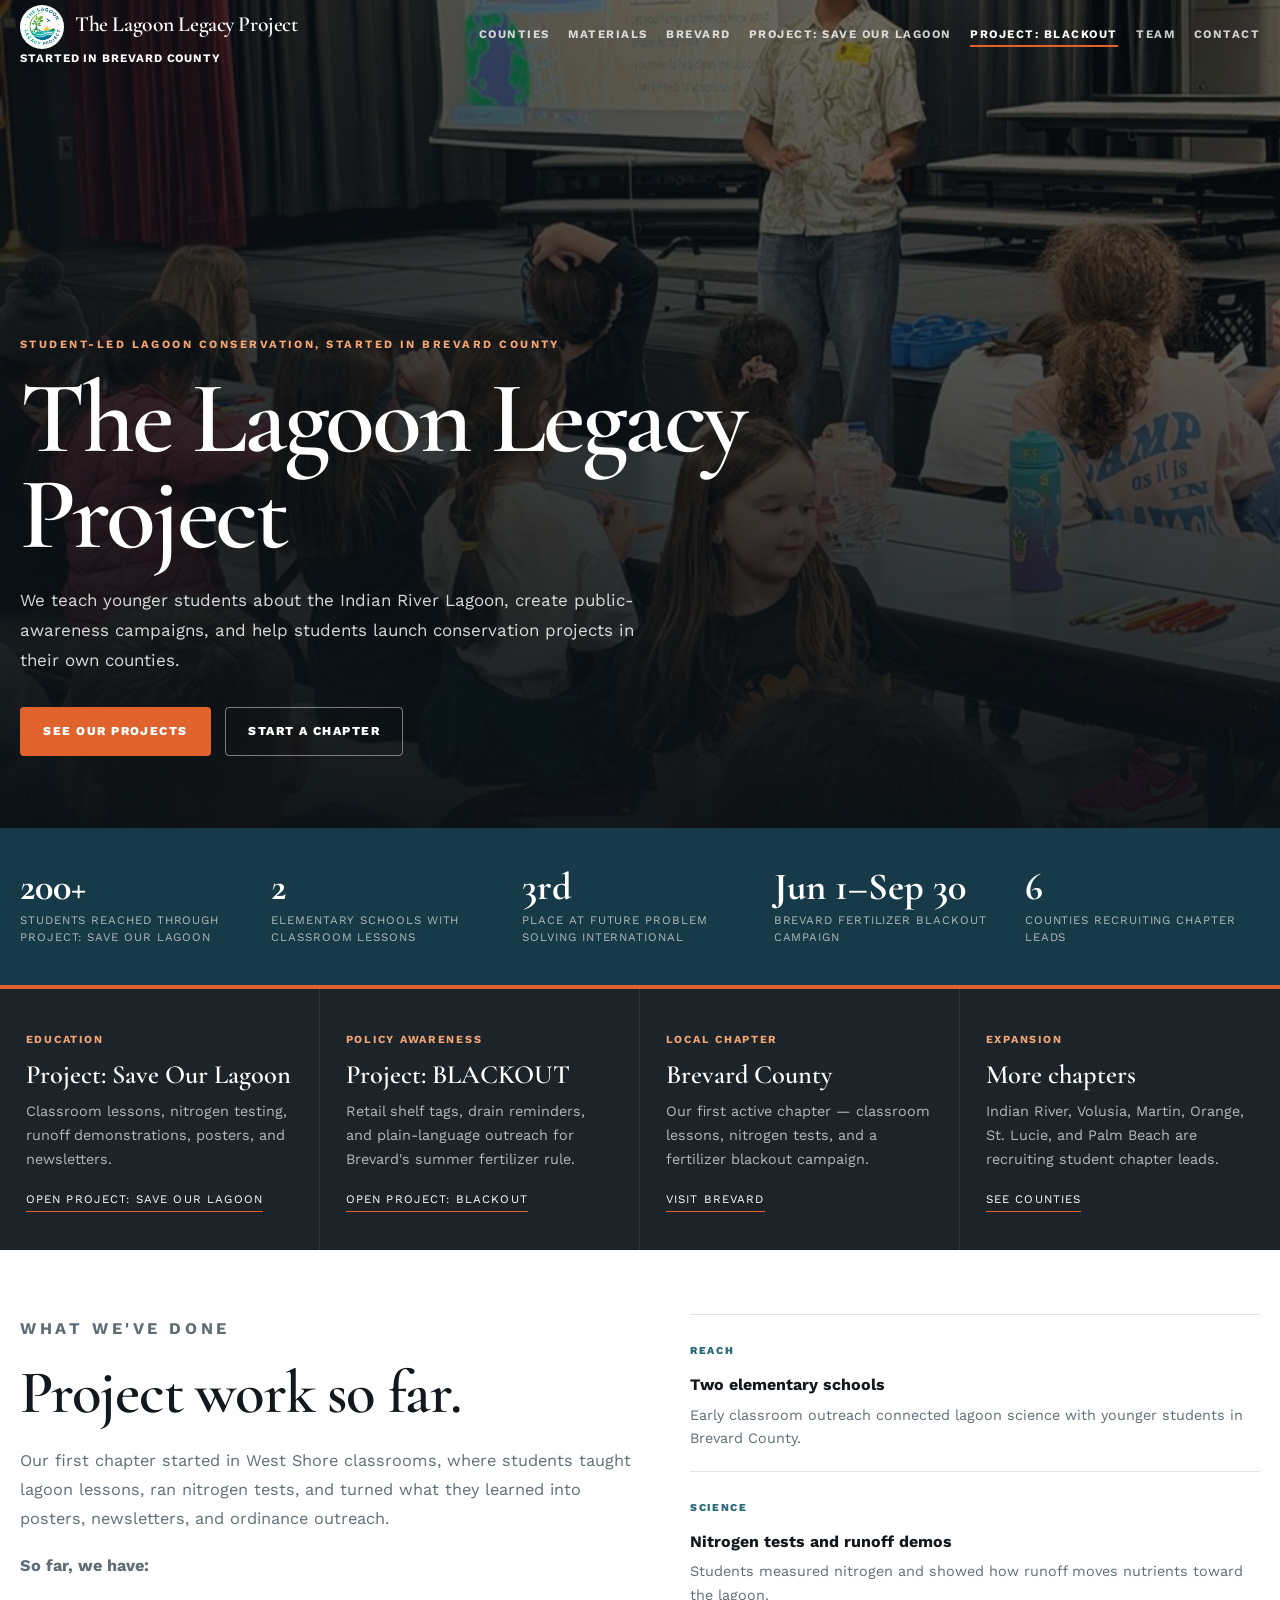
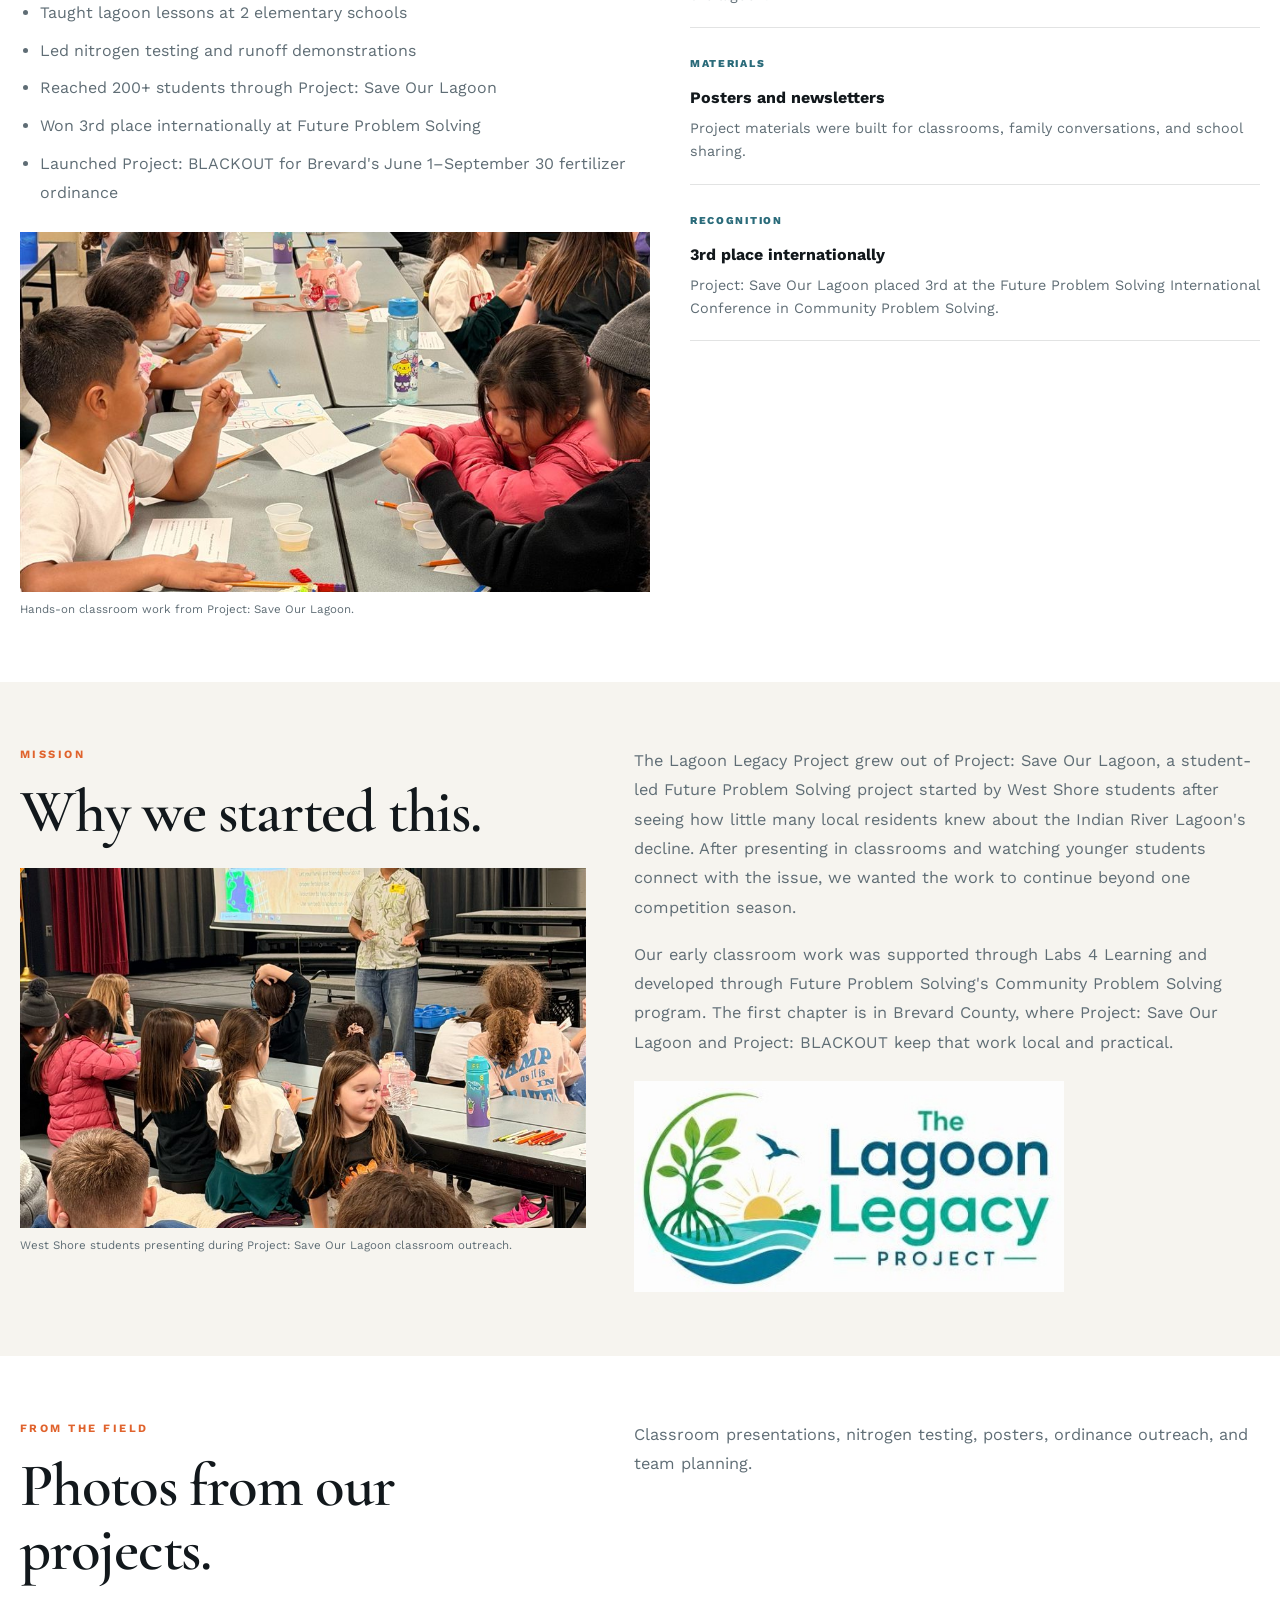
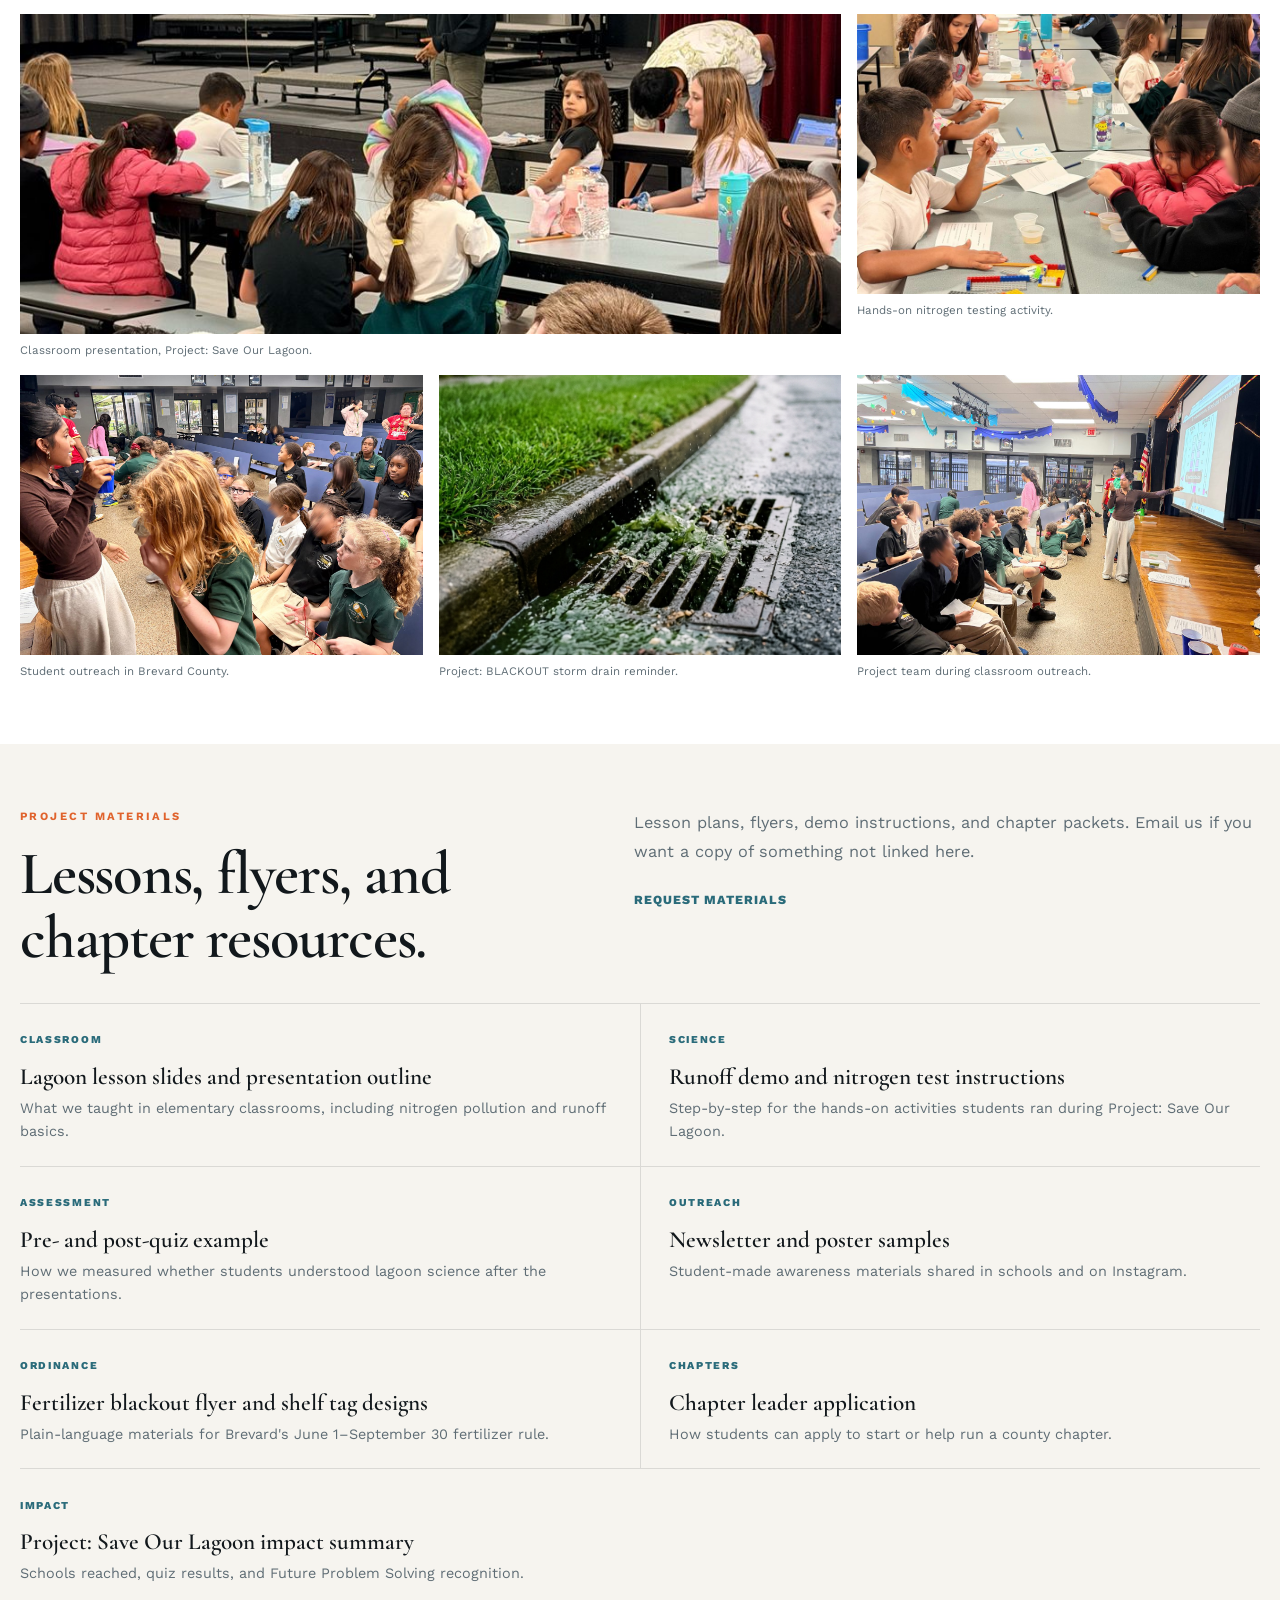
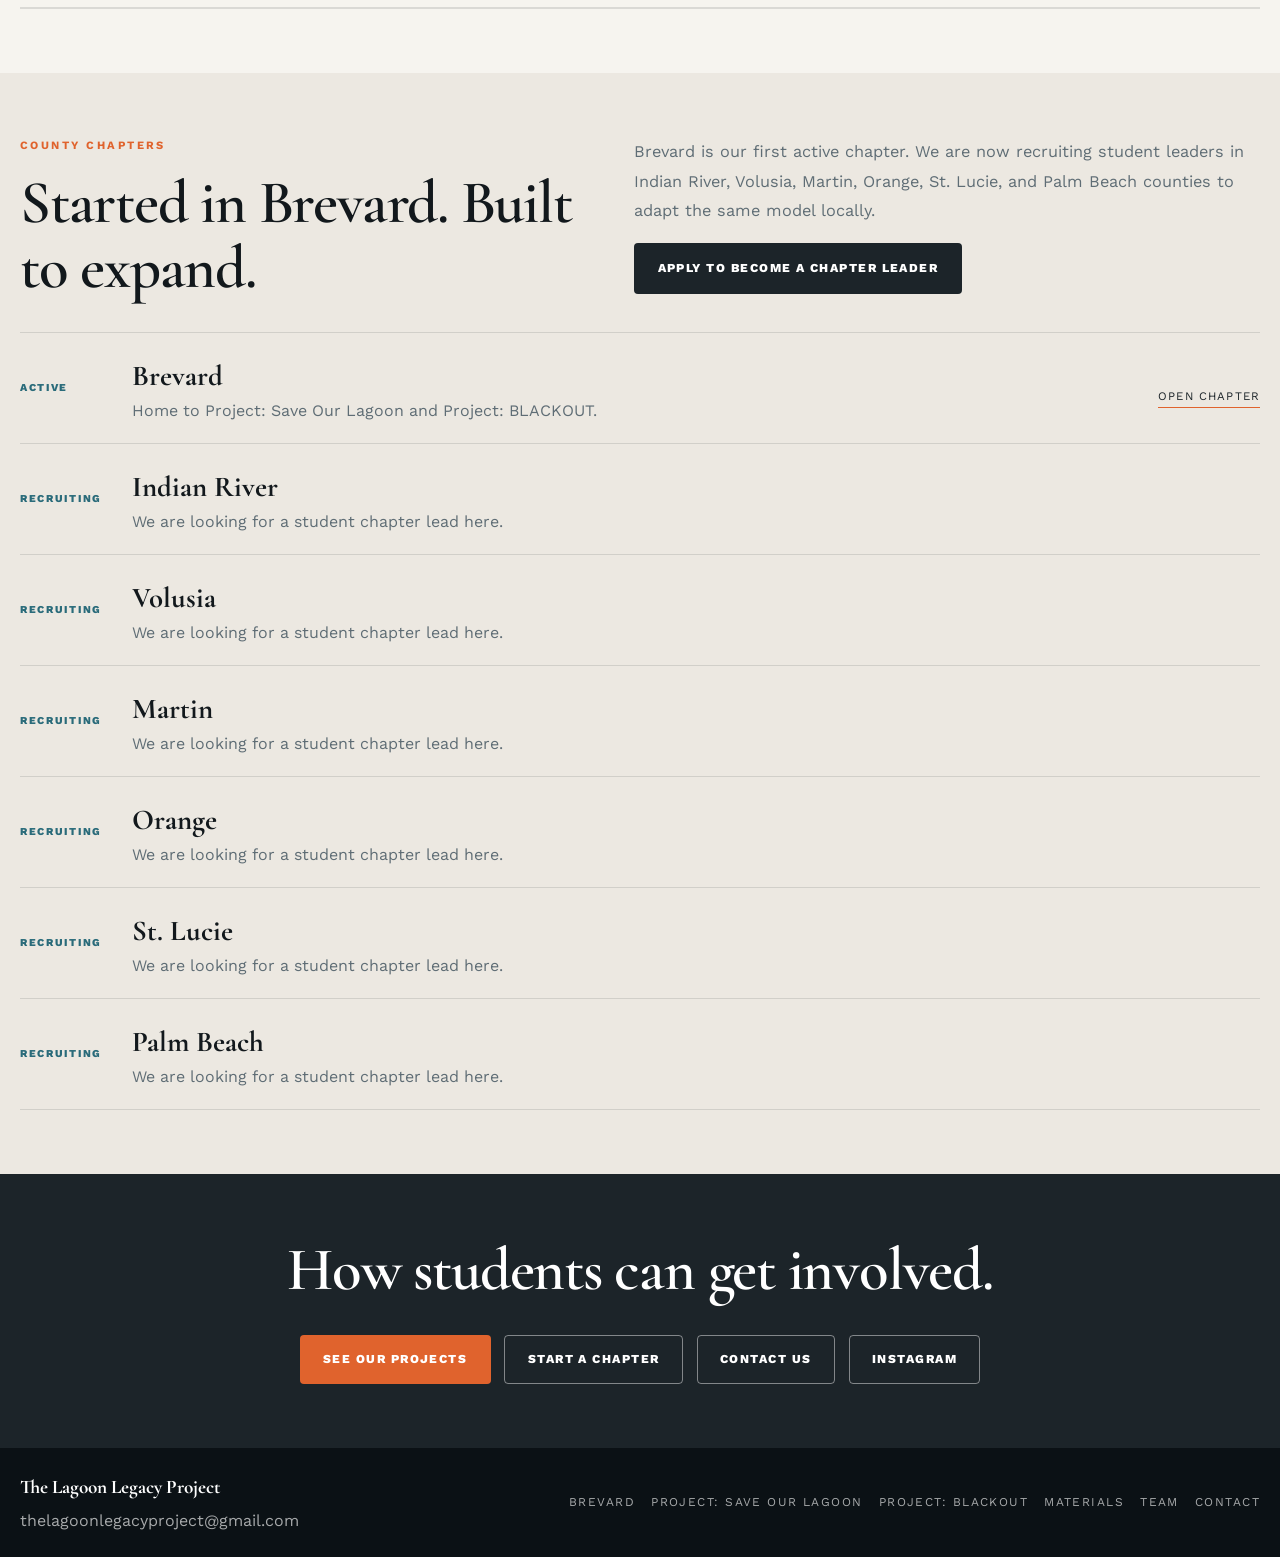
==== commit 1ed50258: "format changes" ====
--- a/index.html
+++ b/index.html
@@ -3,6 +3,8 @@
 <head>
   <meta charset="UTF-8">
   <meta name="viewport" content="width=device-width, initial-scale=1.0">
+  <link rel="icon" href="/assets/img/lagoon-legacy-mark.png" type="image/png">
+  <link rel="apple-touch-icon" href="/assets/img/lagoon-legacy-mark.png">
   <title>The Lagoon Legacy Project</title>
   <meta name="description" content="The Lagoon Legacy Project is a student-led Indian River Lagoon nonprofit with Brevard projects, classroom outreach, and county chapter recruiting.">
   <link rel="preconnect" href="https://fonts.googleapis.com">
@@ -146,7 +148,7 @@
 
     <section class="section white">
       <div class="wrap">
-        <div class="split reveal" style="margin-bottom:2rem;">
+        <div class="split reveal section-head">
           <div>
             <p class="section-label">From the field</p>
             <h2>Photos from our projects.</h2>
@@ -182,10 +184,10 @@
 
     <section class="section paper" id="materials">
       <div class="wrap">
-        <div class="split reveal" style="margin-bottom:2rem;">
+        <div class="split reveal section-head">
           <div>
             <p class="section-label">Project materials</p>
-            <h2>Project materials.</h2>
+            <h2>Lessons, flyers, and chapter resources.</h2>
           </div>
           <div class="copy">
             <p>Lesson plans, flyers, demo instructions, and chapter packets. Email us if you want a copy of something not linked here.</p>
@@ -234,7 +236,7 @@
 
     <section class="section sand" id="counties">
       <div class="wrap">
-        <div class="split reveal" style="margin-bottom:2rem;">
+        <div class="split reveal section-head">
           <div>
             <p class="section-label">County chapters</p>
             <h2>Started in Brevard. Built to expand.</h2>
@@ -245,20 +247,56 @@
           </div>
         </div>
         <div class="county-grid reveal">
-          <a class="county-card" href="/brevard/">
+          <a class="county-card county-card--featured" href="/brevard/">
             <span class="tag">Active</span>
             <div>
               <h3>Brevard</h3>
               <p>Home to Project: Save Our Lagoon and Project: BLACKOUT.</p>
             </div>
-            <span class="pillar-arrow" style="color:var(--slate);">Open chapter</span>
-          </a>
-          <a class="county-card" href="/indianriver/"><span class="tag">Recruiting</span><div><h3>Indian River</h3><p>We are looking for a student chapter lead here.</p></div></a>
-          <a class="county-card" href="/volusia/"><span class="tag">Recruiting</span><div><h3>Volusia</h3><p>We are looking for a student chapter lead here.</p></div></a>
-          <a class="county-card" href="/martin/"><span class="tag">Recruiting</span><div><h3>Martin</h3><p>We are looking for a student chapter lead here.</p></div></a>
-          <a class="county-card" href="/orange/"><span class="tag">Recruiting</span><div><h3>Orange</h3><p>We are looking for a student chapter lead here.</p></div></a>
-          <a class="county-card" href="/stlucie/"><span class="tag">Recruiting</span><div><h3>St. Lucie</h3><p>We are looking for a student chapter lead here.</p></div></a>
-          <a class="county-card" href="/palmbeach/"><span class="tag">Recruiting</span><div><h3>Palm Beach</h3><p>We are looking for a student chapter lead here.</p></div></a>
+            <span class="pillar-arrow county-action">Open chapter</span>
+          </a>
+          <a class="county-card" href="/indianriver/">
+            <span class="tag">Recruiting</span>
+            <div>
+              <h3>Indian River</h3>
+              <p>We are looking for a student chapter lead here.</p>
+            </div>
+          </a>
+          <a class="county-card" href="/volusia/">
+            <span class="tag">Recruiting</span>
+            <div>
+              <h3>Volusia</h3>
+              <p>We are looking for a student chapter lead here.</p>
+            </div>
+          </a>
+          <a class="county-card" href="/martin/">
+            <span class="tag">Recruiting</span>
+            <div>
+              <h3>Martin</h3>
+              <p>We are looking for a student chapter lead here.</p>
+            </div>
+          </a>
+          <a class="county-card" href="/orange/">
+            <span class="tag">Recruiting</span>
+            <div>
+              <h3>Orange</h3>
+              <p>We are looking for a student chapter lead here.</p>
+            </div>
+          </a>
+          <a class="county-card" href="/stlucie/">
+            <span class="tag">Recruiting</span>
+            <div>
+              <h3>St. Lucie</h3>
+              <p>We are looking for a student chapter lead here.</p>
+            </div>
+          </a>
+          <a class="county-card" href="/palmbeach/">
+            <span class="tag">Recruiting</span>
+            <div>
+              <h3>Palm Beach</h3>
+              <p>We are looking for a student chapter lead here.</p>
+            </div>
+          </a>
         </div>
       </div>
     </section>
--- a/assets/site.css
+++ b/assets/site.css
@@ -187,10 +187,12 @@
 }
 .hero-actions,
 .closing-actions {
-  margin-top: 2rem;
   display: flex;
   flex-wrap: wrap;
   gap: 0.85rem;
+}
+.hero-actions {
+  margin-top: 2rem;
 }
 .btn {
   display: inline-flex;
@@ -299,12 +301,53 @@
 }
 .section h2,
 .closing h2 {
-  margin: 0;
+  margin: 0 0 1.25rem;
   font-family: "Cormorant Garamond", Georgia, serif;
   font-size: clamp(2.2rem, 5vw, 3.8rem);
   line-height: 1.06;
   letter-spacing: -0.02em;
   font-weight: 600;
+}
+.section h2:last-child {
+  margin-bottom: 0;
+}
+.closing h2 {
+  margin-bottom: 0;
+}
+.closing-actions {
+  margin-top: 2rem;
+}
+.section-head {
+  margin-bottom: 2rem;
+}
+.section.page-top {
+  padding-top: 8rem;
+}
+.page-top .contact-panel {
+  border-top: 0;
+  padding-top: 0;
+}
+.page-title {
+  margin: 0 0 1rem;
+  font-family: "Cormorant Garamond", Georgia, serif;
+  font-size: clamp(2.6rem, 6vw, 4.5rem);
+  line-height: 0.95;
+  font-weight: 600;
+}
+.page-title.large {
+  font-size: clamp(3rem, 8vw, 6rem);
+  margin-bottom: 0;
+}
+.photo-copy-band > div > p,
+.split > div > p:not(.section-label):not(.member-role) {
+  margin: 0 0 1.1rem;
+  color: var(--muted);
+  font-size: 1.02rem;
+  line-height: 1.8;
+}
+.photo-copy-band > div > p:last-child,
+.split > div > p:not(.section-label):last-child {
+  margin-bottom: 0;
 }
 .copy p {
   margin: 0 0 1.1rem;
@@ -490,7 +533,7 @@
   display: grid;
   grid-template-columns: minmax(0, 1.05fr) minmax(300px, 0.95fr);
   gap: 2.5rem;
-  align-items: center;
+  align-items: start;
 }
 .photo-copy-band.reverse {
   grid-template-columns: minmax(300px, 0.95fr) minmax(0, 1.05fr);
@@ -560,15 +603,27 @@
 .county-card {
   min-height: 0;
   display: grid;
-  grid-template-columns: 170px 1fr auto;
+  grid-template-columns: minmax(88px, auto) 1fr;
   align-items: center;
-  gap: 1.5rem;
+  gap: 1rem 1.5rem;
   padding: 1.25rem 0;
   background: transparent;
   border: 0;
   border-bottom: 1px solid var(--line);
   border-radius: 0;
   text-decoration: none;
+  color: inherit;
+}
+.county-card--featured {
+  grid-template-columns: minmax(88px, auto) 1fr auto;
+}
+.county-card .tag {
+  margin-bottom: 0;
+  white-space: nowrap;
+}
+.county-card .county-action {
+  color: var(--slate);
+  white-space: nowrap;
 }
 .county-card h3 {
   margin: 0.4rem 0;
@@ -599,6 +654,10 @@
   max-width: 46rem;
   margin: 1.2rem auto 0;
   color: rgba(255, 255, 255, 0.74);
+}
+.coming .hero-actions {
+  justify-content: center;
+  margin-top: 2rem;
 }
 
 .closing {
@@ -771,14 +830,17 @@
 .source-link:hover { text-decoration: underline; }
 
 .proof-list {
-  margin: 0 0 1.5rem;
+  margin: 0.25rem 0 1.5rem;
   padding-left: 1.25rem;
   color: var(--muted);
   font-size: 1rem;
   line-height: 1.85;
 }
 .proof-list li {
-  margin-bottom: 0.35rem;
+  margin-bottom: 0.5rem;
+}
+.proof-list li:last-child {
+  margin-bottom: 0;
 }
 
 .photo-mosaic {
@@ -817,18 +879,21 @@
 }
 .resource-card {
   display: block;
-  padding: 1.35rem 1.35rem 1.35rem 0;
+  padding: 1.35rem 1.75rem 1.35rem 0;
   border-bottom: 1px solid var(--line);
   text-decoration: none;
   color: inherit;
   transition: background 0.2s;
 }
-.resource-card:nth-child(odd) {
-  padding-right: 1.75rem;
-  border-right: 1px solid var(--line);
-}
 .resource-card:nth-child(even) {
   padding-left: 1.75rem;
+  padding-right: 0;
+  border-left: 1px solid var(--line);
+}
+.resource-card:nth-last-child(1):nth-child(odd) {
+  grid-column: 1 / -1;
+  border-left: 0;
+  padding-right: 0;
 }
 .resource-card:hover {
   background: rgba(42, 107, 122, 0.04);
@@ -864,6 +929,10 @@
   color: #fff;
   font-family: "Cormorant Garamond", Georgia, serif;
   font-size: 1.2rem;
+  margin-bottom: 0.35rem;
+}
+.team-grid-photo {
+  margin: 0 0 2rem;
 }
 .footer-links {
   display: flex;
@@ -909,10 +978,15 @@
   .resource-grid {
     grid-template-columns: 1fr;
   }
-  .resource-card:nth-child(odd),
   .resource-card:nth-child(even) {
     padding: 1.25rem 0;
-    border-right: 0;
+    border-left: 0;
+  }
+  .resource-card:nth-child(odd) {
+    padding: 1.25rem 0;
+  }
+  .resource-card:nth-last-child(1):nth-child(odd) {
+    grid-column: auto;
   }
   .split,
   .feature-band,
@@ -976,11 +1050,21 @@
     grid-template-columns: 1fr;
   }
   .project-card,
-  .county-card,
   .member-card {
     grid-template-columns: 1fr;
     gap: 0.8rem;
   }
+  .stats-row {
+    gap: 1.5rem;
+  }
+  .stat {
+    padding-bottom: 0.25rem;
+  }
+  .county-card,
+  .county-card--featured {
+    grid-template-columns: 1fr;
+    gap: 0.5rem;
+  }
   .member-photo,
   .member-placeholder {
     width: 96px;
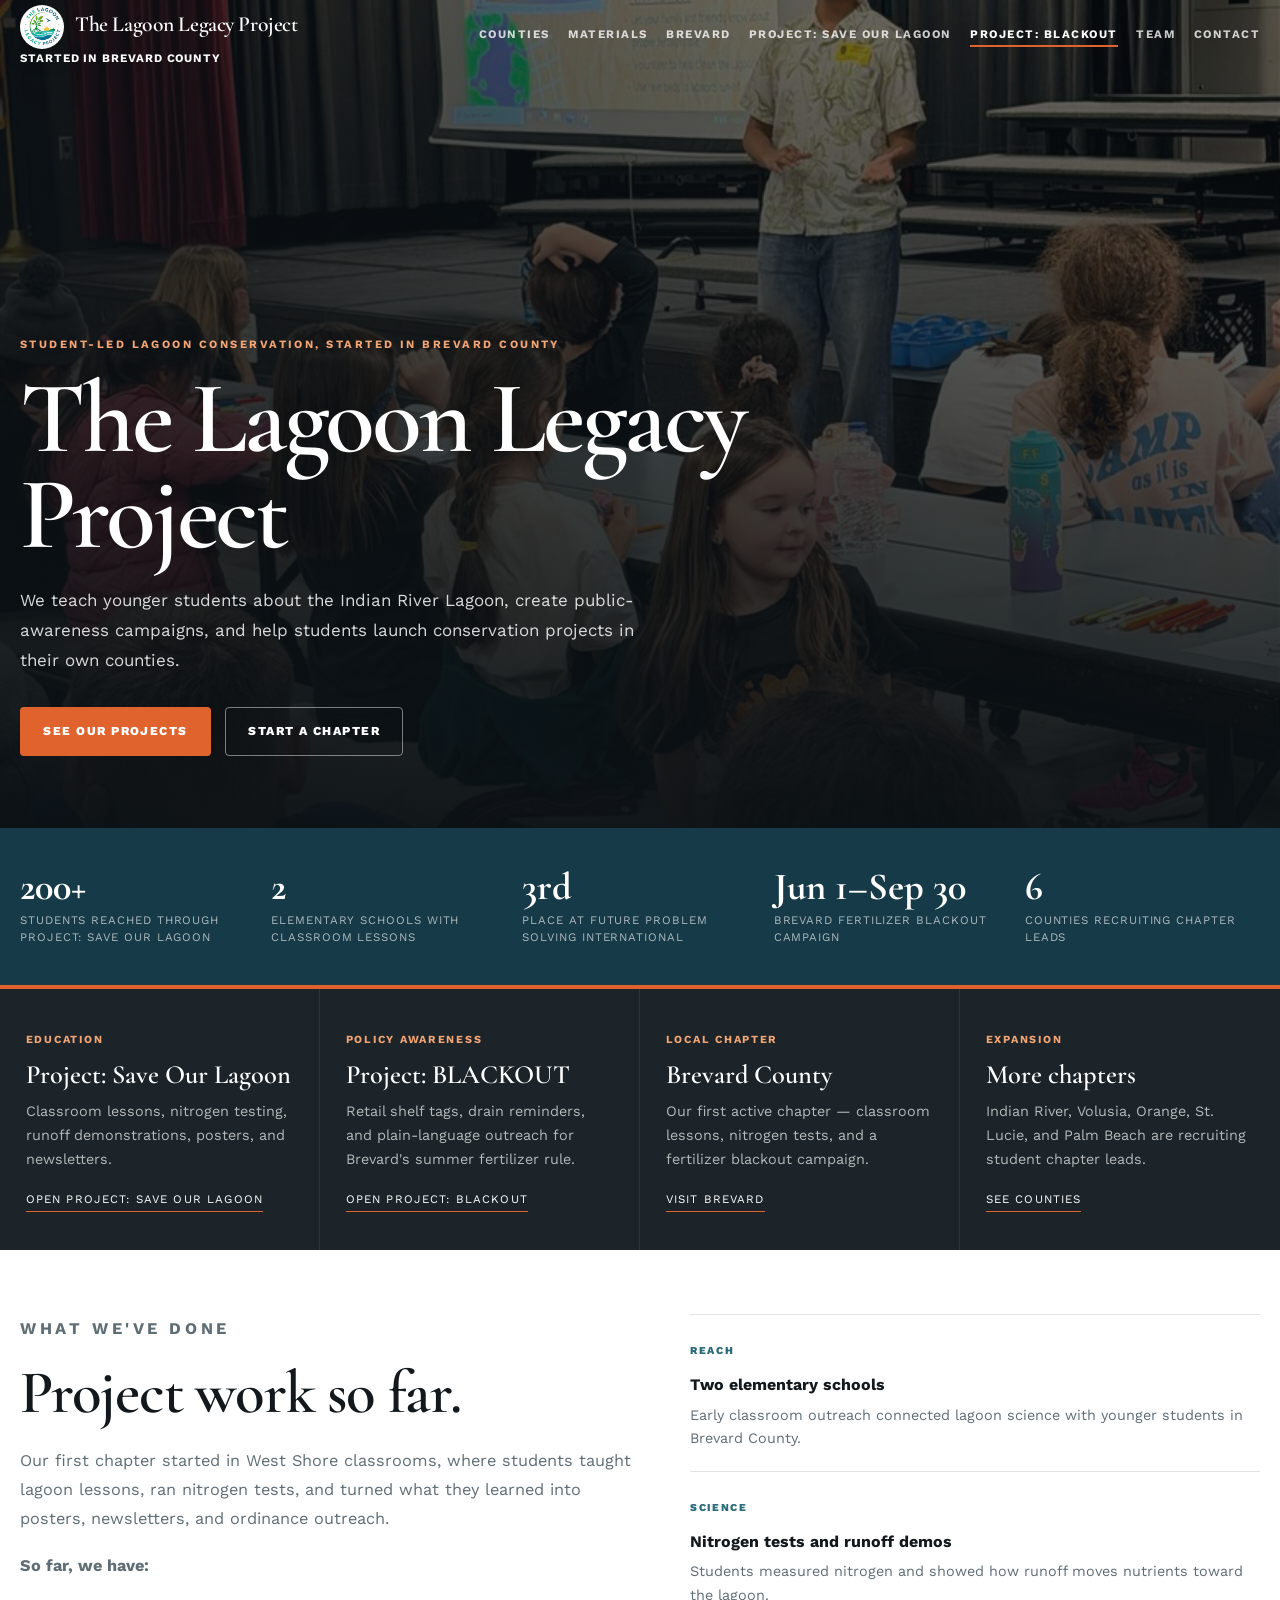
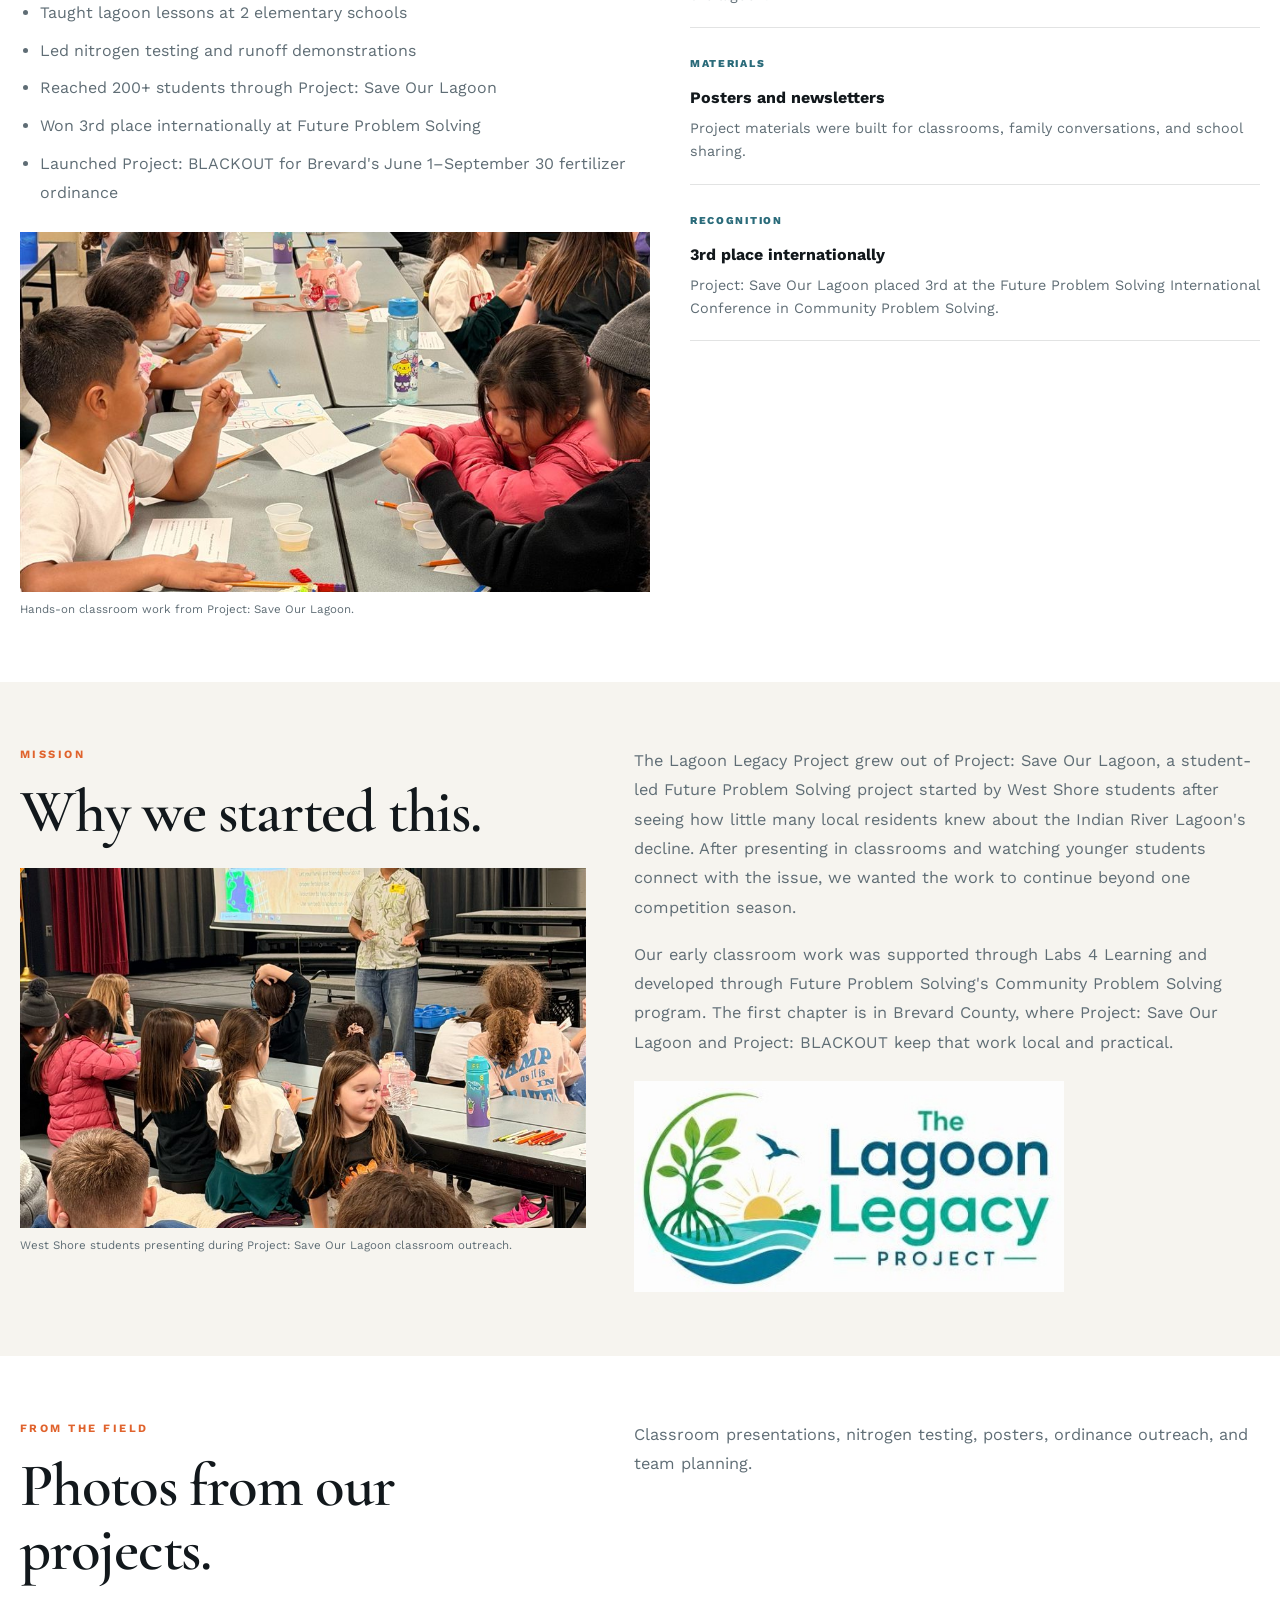
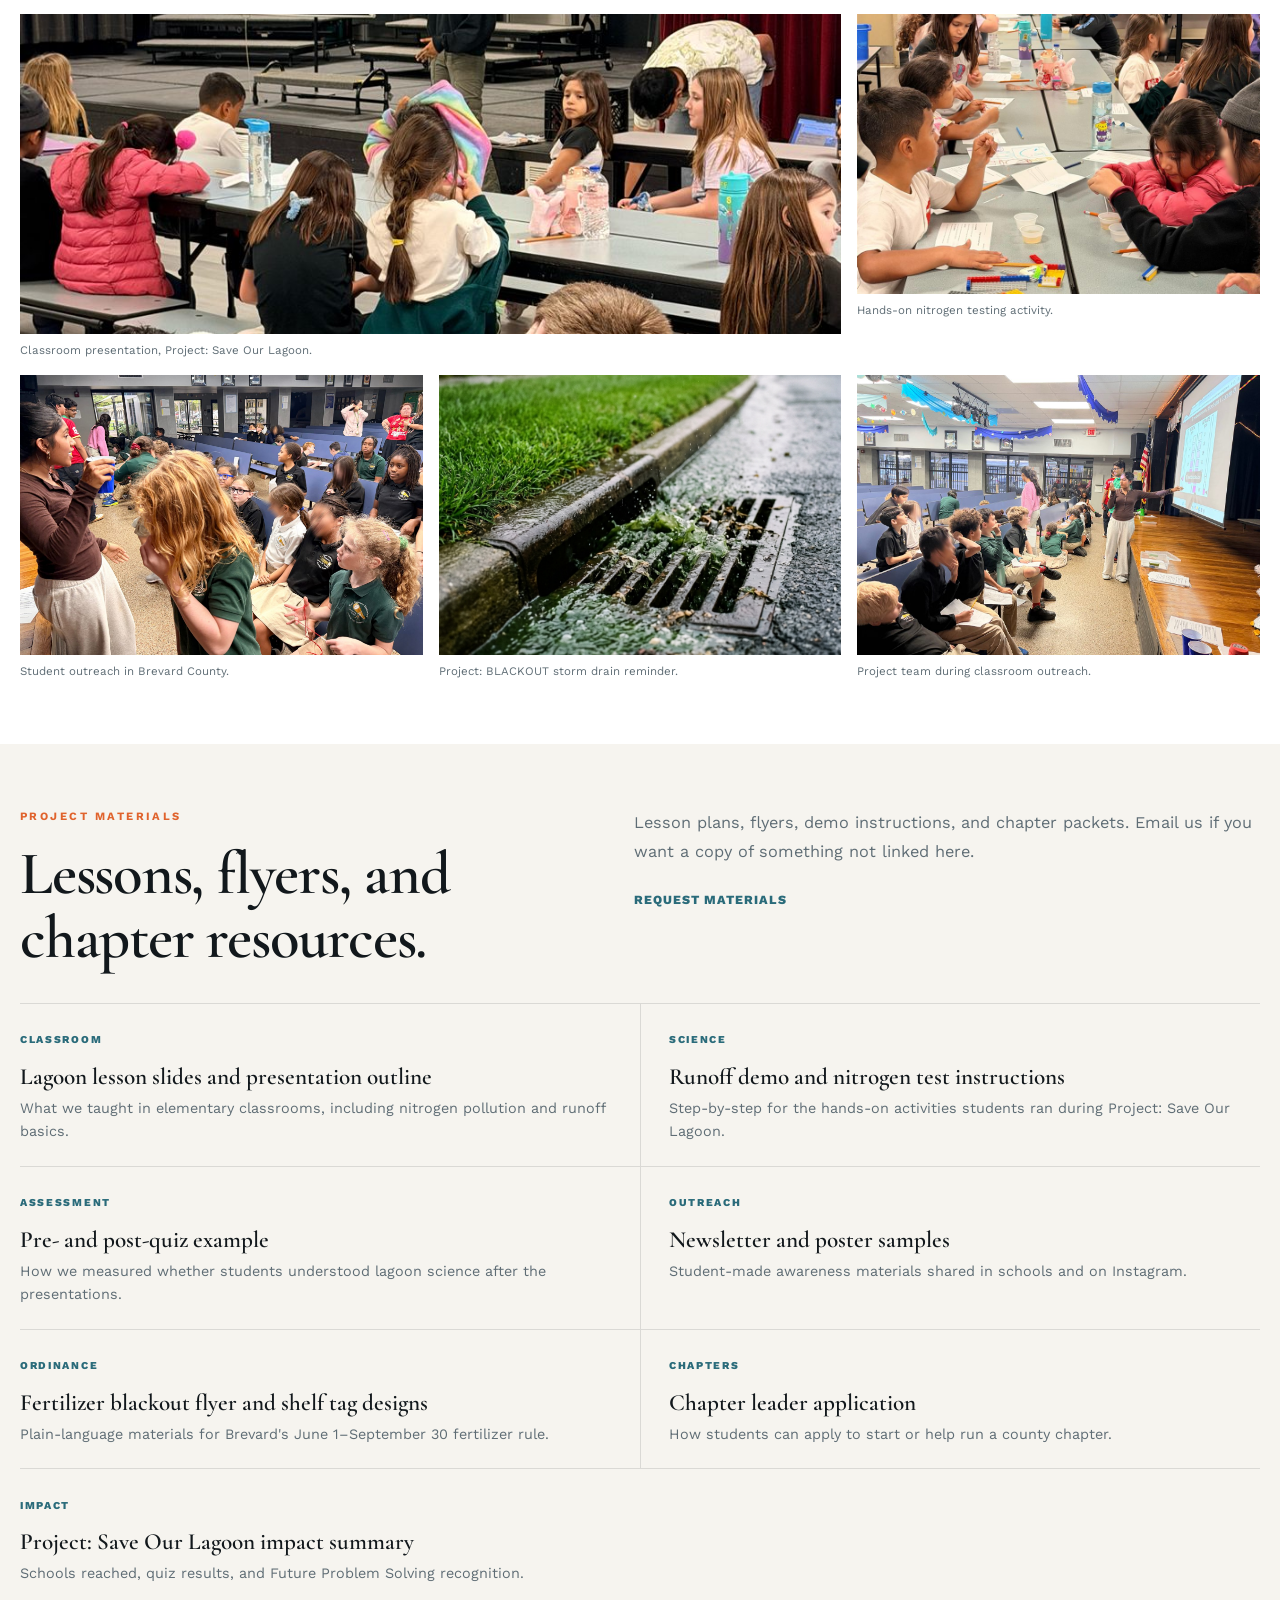
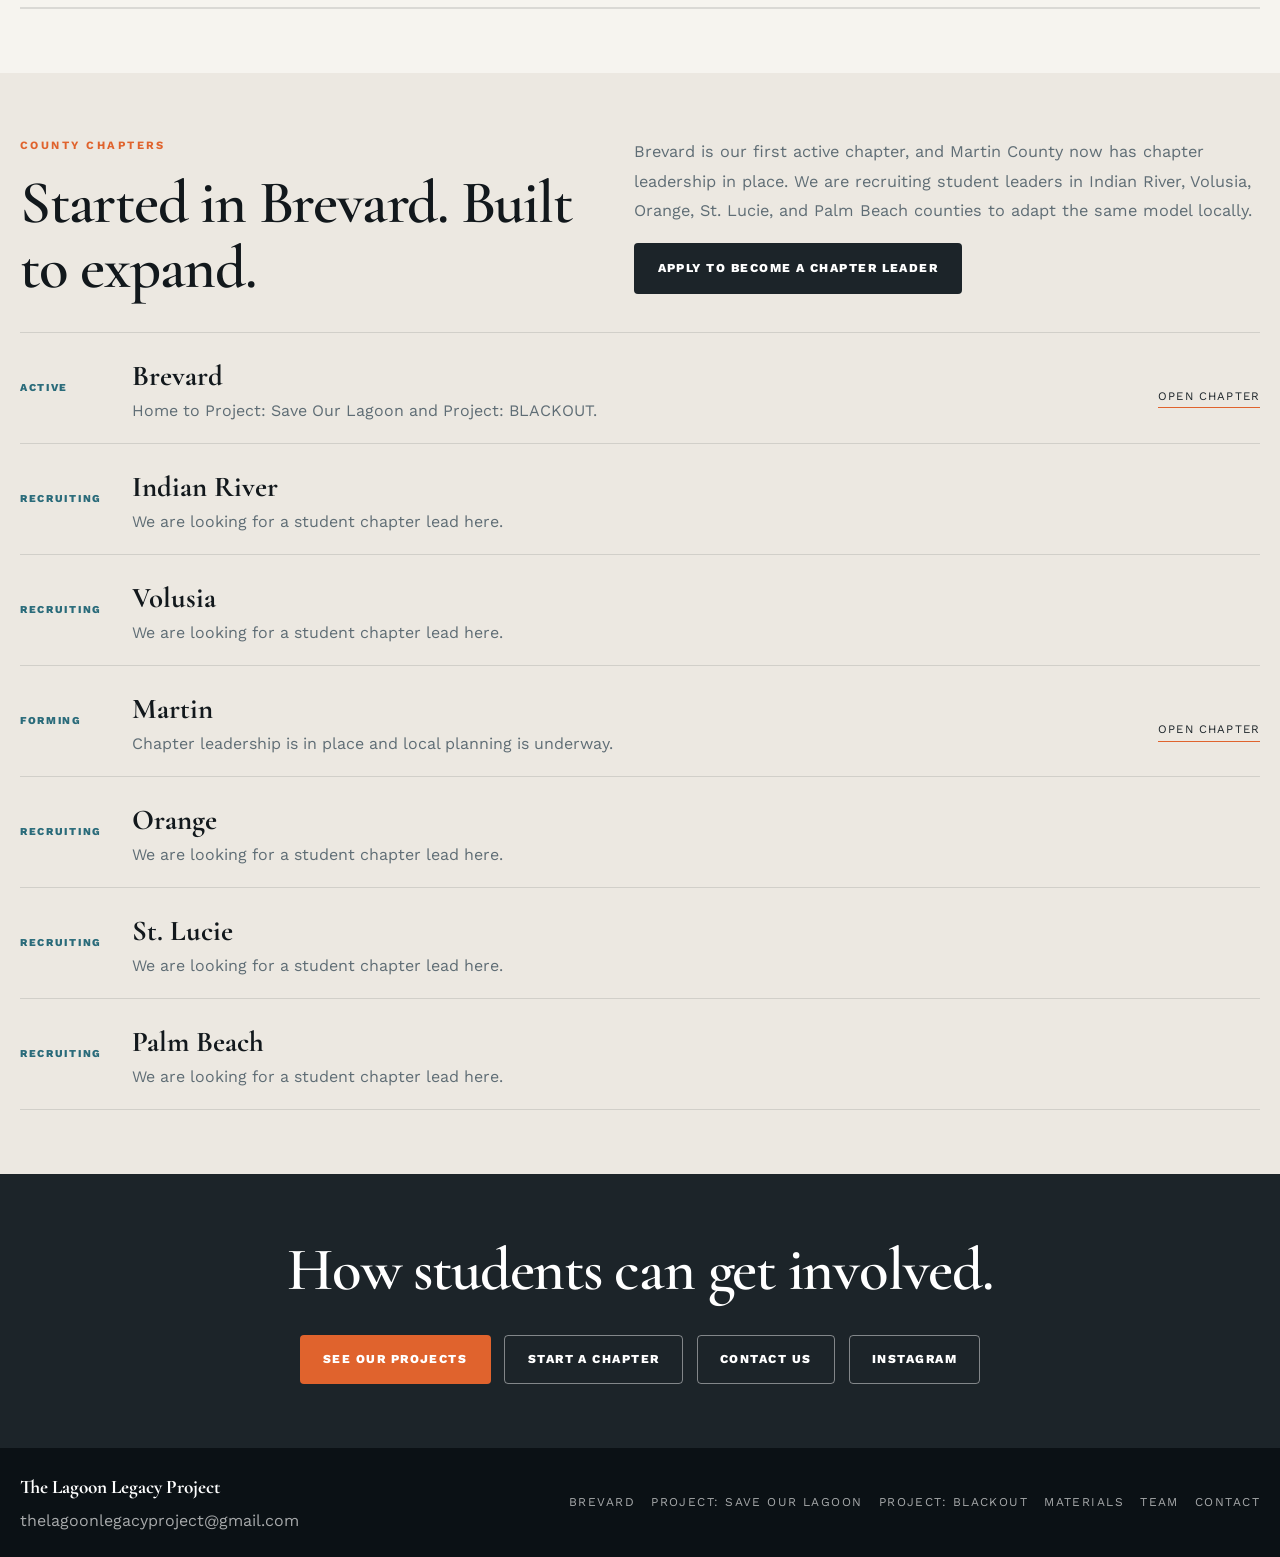
==== commit a485c105: "Improve team leadership directory" ====
--- a/index.html
+++ b/index.html
@@ -77,7 +77,7 @@
       <a class="pillar" href="#counties">
         <span class="pillar-tag">Expansion</span>
         <h3>More chapters</h3>
-        <p>Indian River, Volusia, Martin, Orange, St. Lucie, and Palm Beach are recruiting student chapter leads.</p>
+        <p>Indian River, Volusia, Orange, St. Lucie, and Palm Beach are recruiting student chapter leads.</p>
         <span class="pillar-arrow">See counties</span>
       </a>
     </div>
@@ -242,7 +242,7 @@
             <h2>Started in Brevard. Built to expand.</h2>
           </div>
           <div class="copy">
-            <p>Brevard is our first active chapter. We are now recruiting student leaders in Indian River, Volusia, Martin, Orange, St. Lucie, and Palm Beach counties to adapt the same model locally.</p>
+            <p>Brevard is our first active chapter, and Martin County now has chapter leadership in place. We are recruiting student leaders in Indian River, Volusia, Orange, St. Lucie, and Palm Beach counties to adapt the same model locally.</p>
             <p><a class="btn btn-dark" href="/chapter-application/">Apply to become a chapter leader</a></p>
           </div>
         </div>
@@ -269,12 +269,13 @@
               <p>We are looking for a student chapter lead here.</p>
             </div>
           </a>
-          <a class="county-card" href="/martin/">
-            <span class="tag">Recruiting</span>
+          <a class="county-card county-card--featured" href="/martin/">
+            <span class="tag">Forming</span>
             <div>
               <h3>Martin</h3>
-              <p>We are looking for a student chapter lead here.</p>
-            </div>
+              <p>Chapter leadership is in place and local planning is underway.</p>
+            </div>
+            <span class="pillar-arrow county-action">Open chapter</span>
           </a>
           <a class="county-card" href="/orange/">
             <span class="tag">Recruiting</span>
--- a/assets/site.css
+++ b/assets/site.css
@@ -1073,3 +1073,158 @@
   .section { padding: 3rem 0; }
   .project-card img { height: 230px; }
 }
+
+
+/* Team leadership directory */
+.leadership-section-head {
+  display: grid;
+  grid-template-columns: minmax(0, 1.25fr) minmax(280px, 0.75fr);
+  gap: 2rem 4rem;
+  align-items: end;
+  padding-bottom: 1.4rem;
+  border-bottom: 1px solid var(--line);
+}
+.leadership-section-head h2,
+.chapter-group-head h3 {
+  margin: 0;
+  font-family: "Cormorant Garamond", Georgia, serif;
+  line-height: 1.05;
+}
+.leadership-section-head h2 {
+  font-size: clamp(2.4rem, 5vw, 4rem);
+}
+.leadership-section-head > p {
+  margin: 0;
+  color: var(--muted);
+  max-width: 44rem;
+}
+.leadership-primary {
+  margin-top: 0;
+}
+.leadership-photo {
+  margin-top: 2.5rem;
+}
+.chapter-leadership-head {
+  margin-bottom: 1.6rem;
+}
+.leadership-toolbar {
+  display: grid;
+  grid-template-columns: minmax(0, 1.7fr) minmax(220px, 0.7fr);
+  gap: 1rem 1.5rem;
+  padding: 1.25rem 0;
+  border-top: 1px solid var(--line);
+  border-bottom: 1px solid var(--line);
+}
+.leadership-control {
+  display: grid;
+  gap: 0.45rem;
+}
+.leadership-control label {
+  color: var(--slate);
+  font-size: 0.68rem;
+  font-weight: 800;
+  letter-spacing: 0.13em;
+  text-transform: uppercase;
+}
+.leadership-control input,
+.leadership-control select {
+  width: 100%;
+  min-height: 48px;
+  border: 1px solid rgba(18, 24, 28, 0.18);
+  border-radius: 4px;
+  background: #fff;
+  color: var(--ink);
+  font: inherit;
+  padding: 0.75rem 0.85rem;
+  outline: none;
+}
+.leadership-control input::placeholder {
+  color: #7c888f;
+}
+.leadership-control input:focus,
+.leadership-control select:focus {
+  border-color: var(--sea);
+  box-shadow: 0 0 0 3px rgba(42, 107, 122, 0.12);
+}
+.leadership-status {
+  min-height: 1.3rem;
+  margin: 0.7rem 0 0;
+  color: var(--muted);
+  font-size: 0.78rem;
+  font-weight: 600;
+}
+.chapter-directory {
+  margin-top: 0.35rem;
+}
+.chapter-group {
+  padding-top: 2.9rem;
+}
+.chapter-group + .chapter-group {
+  margin-top: 1.5rem;
+  border-top: 1px solid var(--line);
+}
+.chapter-group[hidden],
+.member-card[hidden],
+.leadership-empty[hidden] {
+  display: none !important;
+}
+.chapter-group-head {
+  display: flex;
+  justify-content: space-between;
+  gap: 1.5rem;
+  align-items: flex-end;
+  margin-bottom: 0.8rem;
+}
+.chapter-group-head h3 {
+  font-size: clamp(2rem, 4vw, 3rem);
+}
+.chapter-group-head .section-label {
+  margin-bottom: 0.45rem;
+}
+.chapter-group-head .tag {
+  margin-bottom: 0.45rem;
+  white-space: nowrap;
+}
+.leadership-empty {
+  margin: 2.5rem 0 0;
+  padding: 1.5rem 0;
+  border-top: 1px solid var(--line);
+  border-bottom: 1px solid var(--line);
+  color: var(--muted);
+  font-weight: 600;
+}
+.inline-actions {
+  margin-top: 1.4rem;
+}
+.btn-ghost-dark {
+  border: 1px solid rgba(18, 24, 28, 0.24);
+  color: var(--ink);
+  background: transparent;
+}
+.btn-ghost-dark:hover {
+  border-color: var(--ink);
+}
+.martin-leadership-list {
+  margin-top: 0;
+}
+
+@media (max-width: 780px) {
+  .leadership-section-head,
+  .leadership-toolbar {
+    grid-template-columns: 1fr;
+  }
+  .leadership-section-head {
+    gap: 0.8rem;
+  }
+  .chapter-group-head {
+    align-items: flex-start;
+  }
+}
+
+/* Team profile links */
+.member-links {
+  display: flex;
+  flex-wrap: wrap;
+  gap: 0.55rem 1rem;
+  align-items: center;
+}
